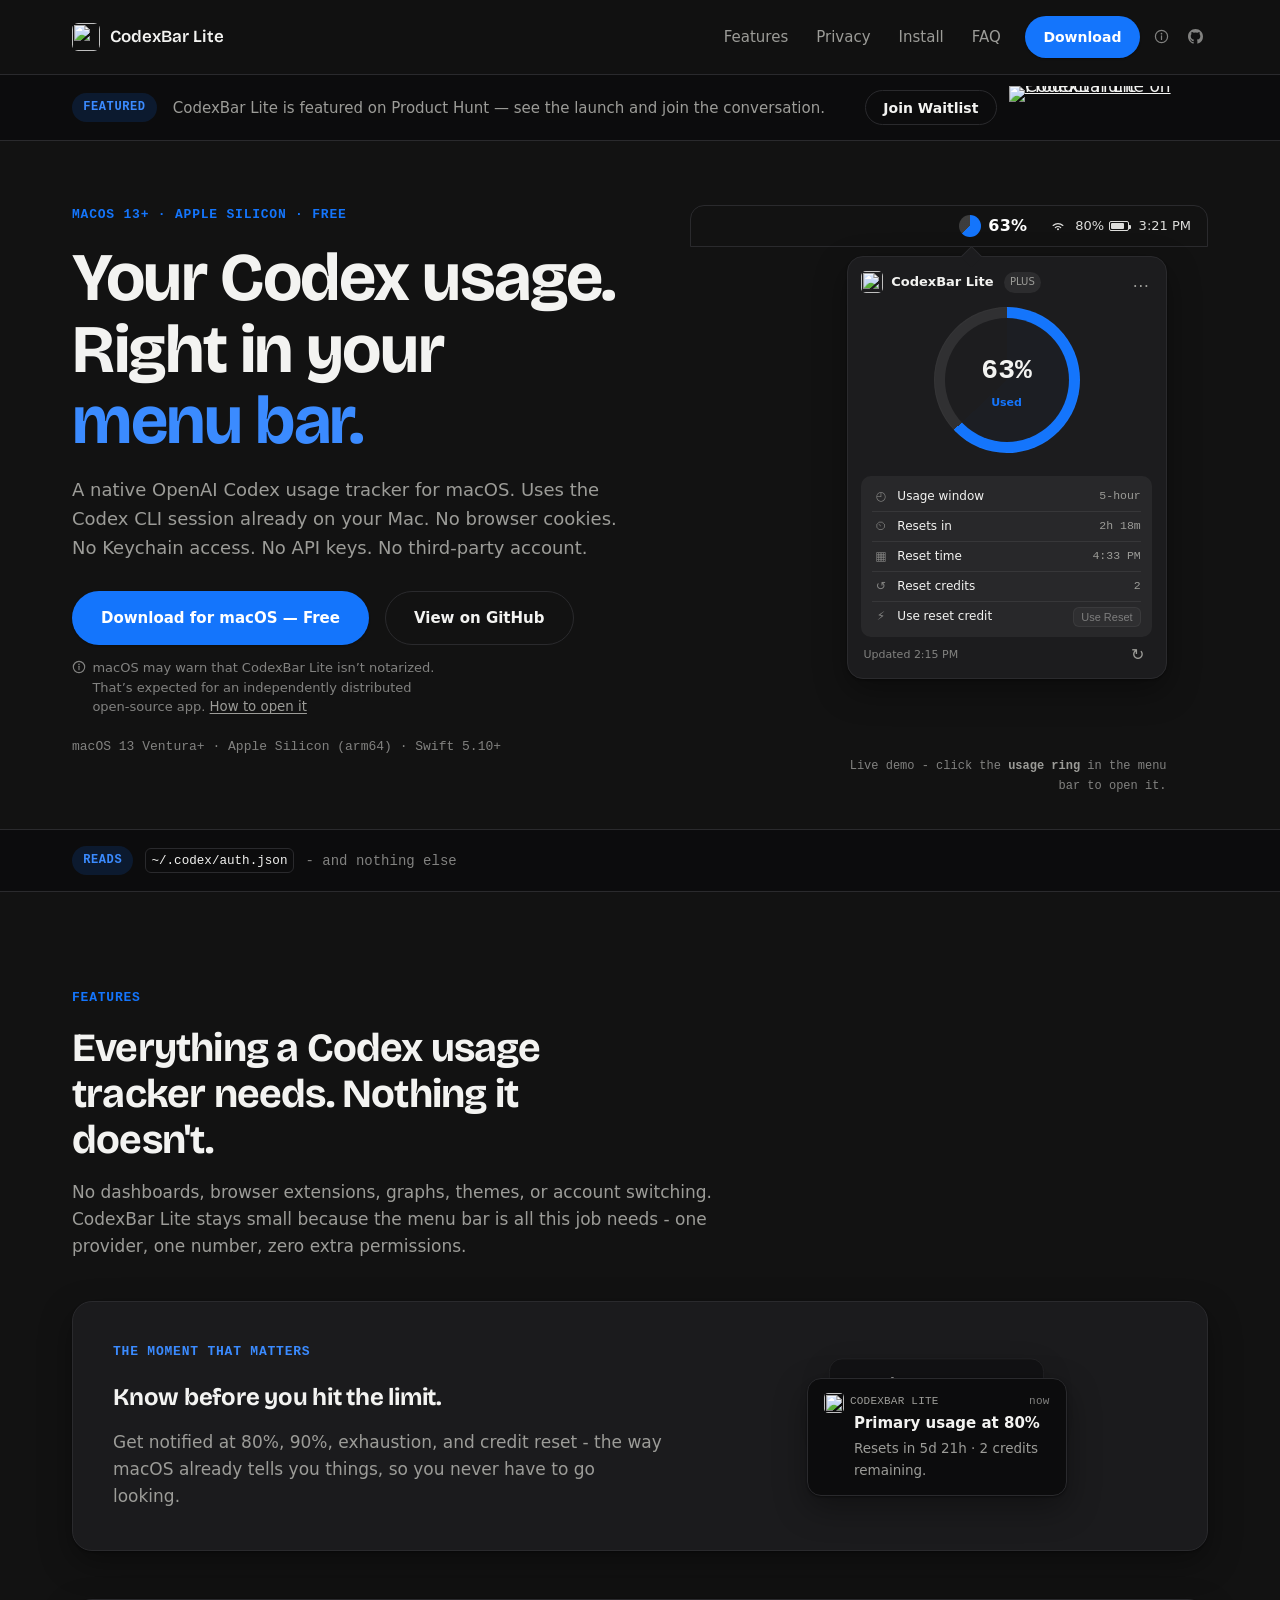
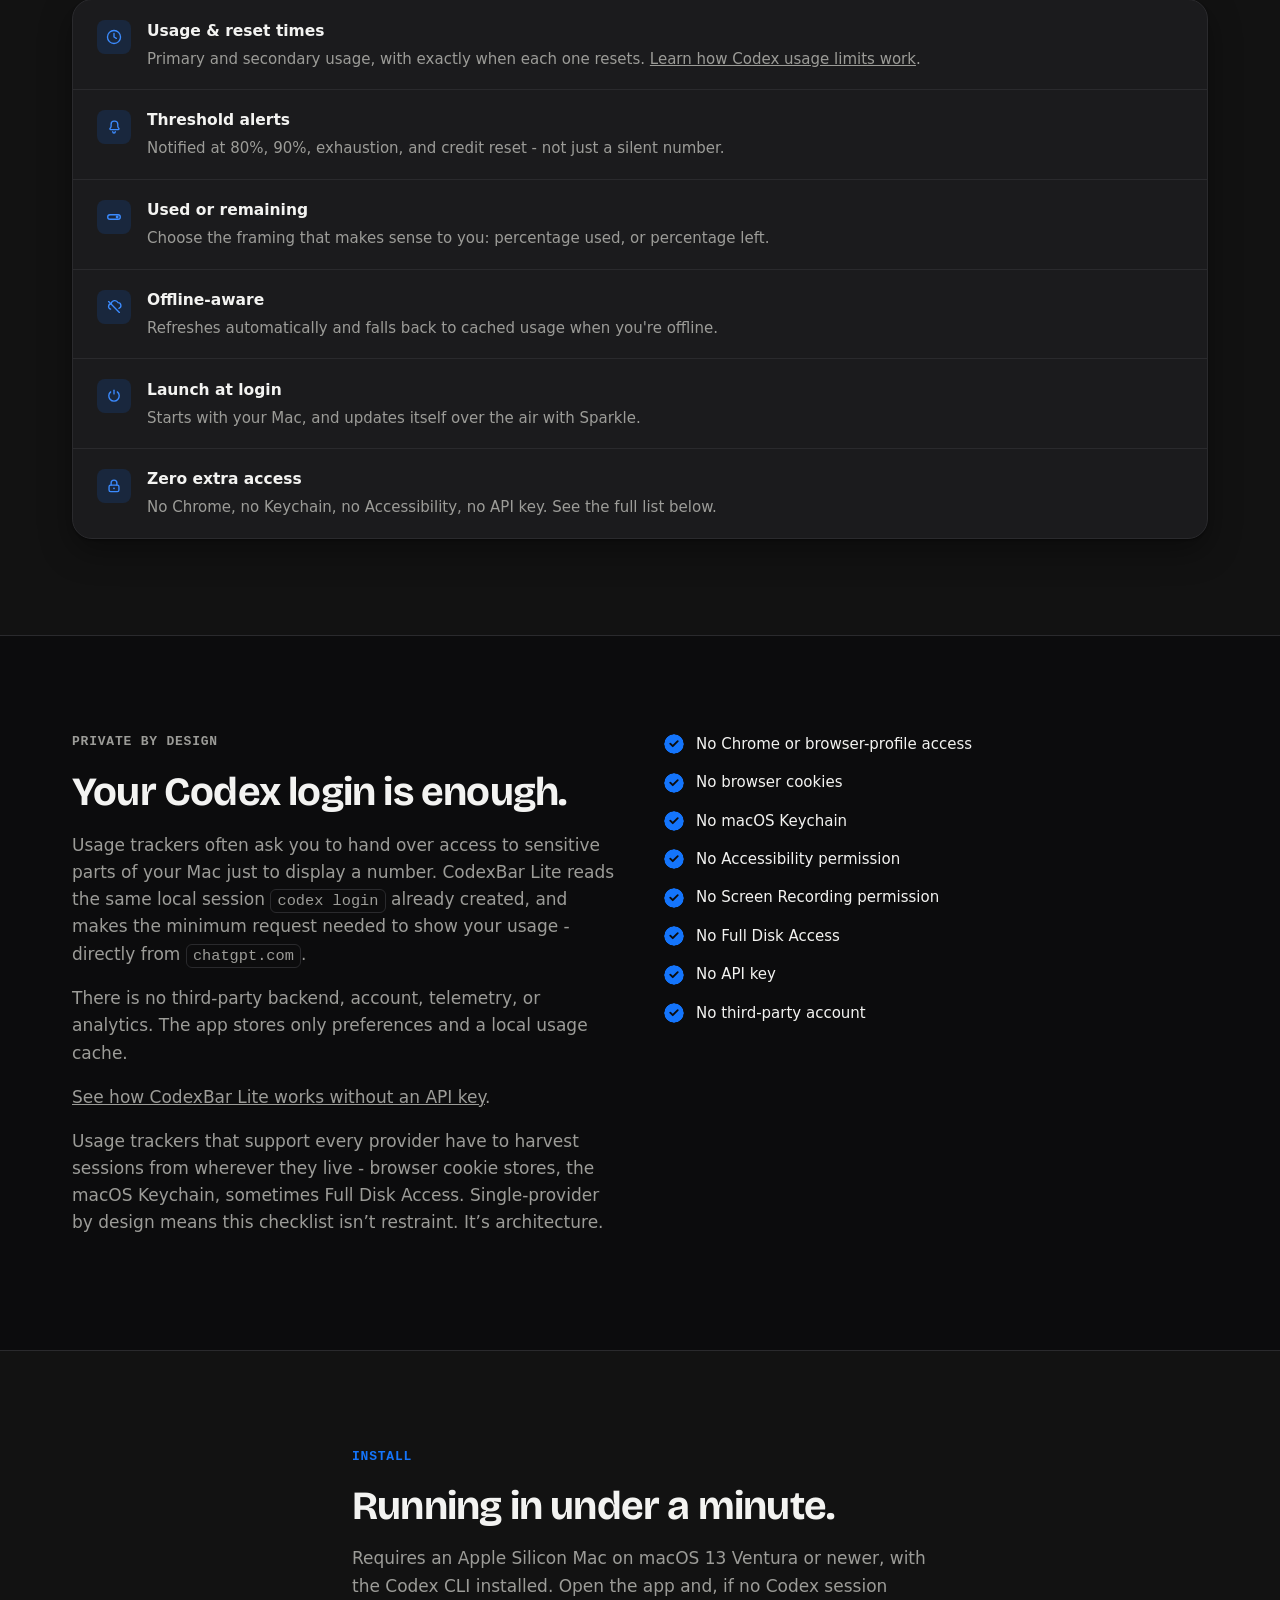
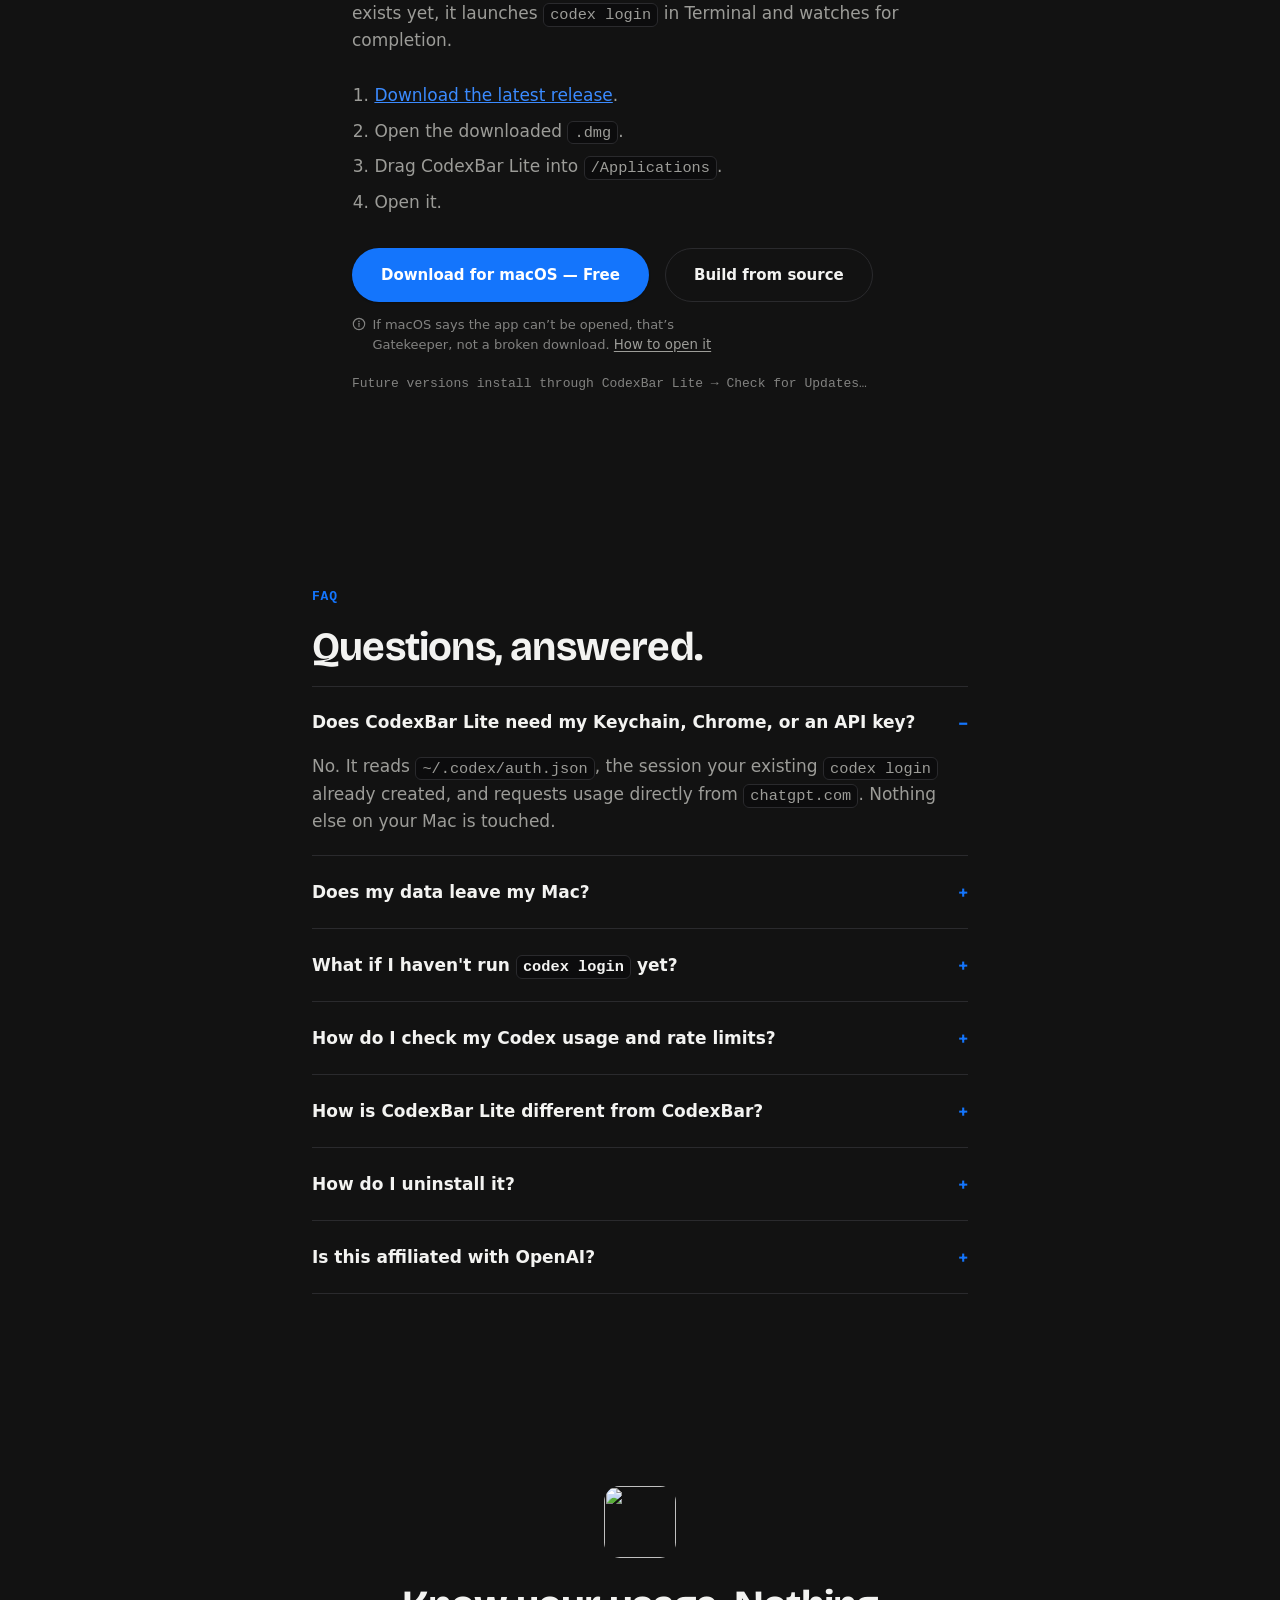
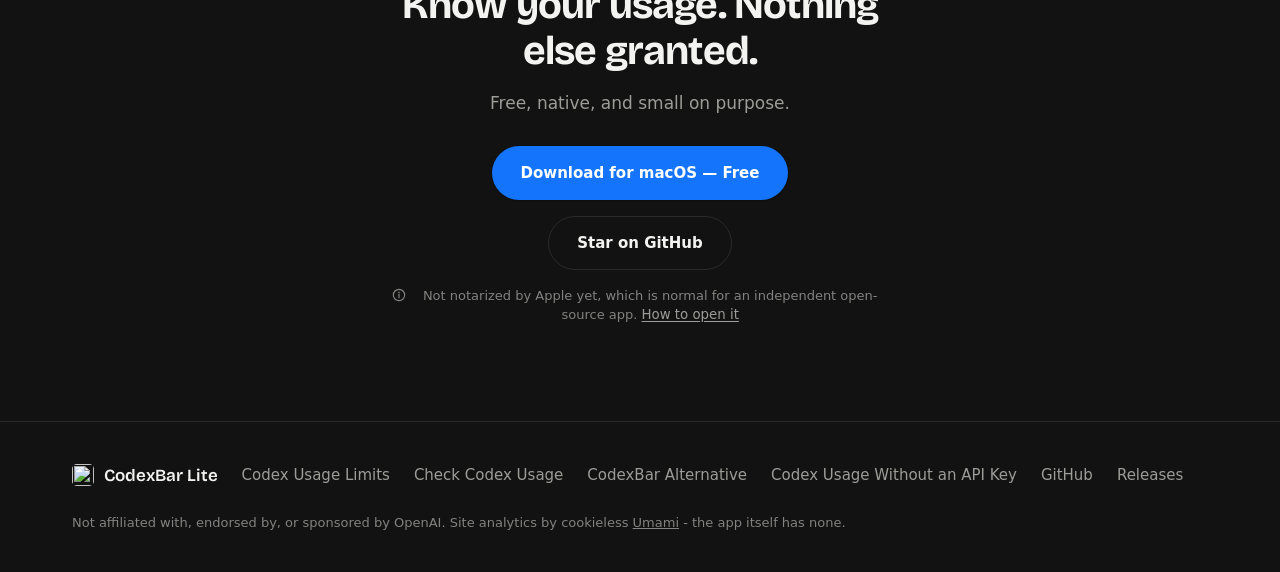
==== docs/index.html @ 70d6c94f "Merge branch 'main' into ui-revamp" ====
<!--
THESIS: the logo's own blue dot, expanded to real structural scale, on the
logo's own near-black ground - refusing both the previous flat document world
and the generic neon-glow dark-SaaS rut.
OWN-WORLD: near-black ground (#121212) matched to the icon's fill, Codex Blue
(#1475fc) committed across buttons/badges/active states, Bricolage Grotesque
headlines over a native system-font body, pill controls on soft-cornered
raised cards, a live HTML/CSS recreation of the real ring icon + usage popover
as proof (not a screenshot).
STORY: visitor reads the headline and watches the usage percentage count up
live in one glance; a "Private by design" checklist affirms every access
refused; feature grid and FAQ carry the rest; a closing CTA closes the loop.
FIRST VIEWPORT: nav, eyebrow badge, display headline, subhead, CTA pair, meta
line, and the live, animated usage demo beside it on desktop.
FORM: brief-pinned canon - kraten.github.io/chimlo's structural rhythm
(hero / feature grid / trust checklist / install / FAQ / closing CTA),
executed with CodexBar Lite's own content, screenshots, and blue accent.
User confirmed one reference (Chimlo) is sufficient craft bar.
-->
<!doctype html>
<html lang="en">
<head>
  <meta charset="utf-8">
  <meta name="viewport" content="width=device-width, initial-scale=1">
  <title>CodexBar Lite — Free &amp; Minimal Codex Usage Tracker for macOS</title>
  <meta name="description" content="Free and minimal OpenAI Codex usage tracker for macOS. See usage, rate limits and reset times from your menu bar. No API key, browser cookies or Keychain access.">
  <meta name="author" content="Vaibhav Muchandi">
  <meta name="theme-color" content="#121212">
  <link rel="canonical" href="https://getcodexbar.xyz/">
  <link rel="icon" href="assets/icon-256.png">
  <link rel="icon" type="image/png" sizes="32x32" href="assets/icon-32.png">
  <link rel="apple-touch-icon" href="assets/icon-180.png">
  <meta property="og:type" content="website">
  <meta property="og:site_name" content="CodexBar Lite">
  <meta property="og:url" content="https://getcodexbar.xyz/">
  <meta property="og:title" content="CodexBar Lite — Free &amp; Minimal Codex Usage Tracker for macOS">
  <meta property="og:description" content="Free and minimal OpenAI Codex usage tracker for macOS. See usage, rate limits and reset times from your menu bar. No API key, browser cookies or Keychain access.">
  <meta property="og:image" content="https://getcodexbar.xyz/assets/og-card.jpg">
  <meta property="og:image:width" content="1200">
  <meta property="og:image:height" content="630">
  <meta property="og:image:alt" content="CodexBar Lite usage popover showing a blue 63% usage ring and reset details">
  <meta name="twitter:card" content="summary_large_image">
  <meta name="twitter:title" content="CodexBar Lite — Free &amp; Minimal Codex Usage Tracker for macOS">
  <meta name="twitter:description" content="Free and minimal OpenAI Codex usage tracker for macOS. See usage, rate limits and reset times from your menu bar. No API key, browser cookies or Keychain access.">
  <meta name="twitter:image" content="https://getcodexbar.xyz/assets/og-card.jpg">
  <link rel="preconnect" href="https://fonts.googleapis.com">
  <link rel="preconnect" href="https://fonts.gstatic.com" crossorigin>
  <link href="https://fonts.googleapis.com/css2?family=Bricolage+Grotesque:opsz,wght@12..96,500..800&display=swap" rel="stylesheet">
  <link rel="stylesheet" href="styles.css">
  <script defer src="https://cloud.umami.is/script.js" data-website-id="4650122d-258b-450f-aeaf-46cf3cff7531"></script>
  <script type="application/ld+json">
  {
    "@context": "https://schema.org",
    "@type": "WebSite",
    "name": "CodexBar Lite",
    "url": "https://getcodexbar.xyz/"
  }
  </script>
  <script type="application/ld+json">
  {
    "@context": "https://schema.org",
    "@type": "SoftwareApplication",
    "name": "CodexBar Lite",
    "url": "https://getcodexbar.xyz/",
    "sameAs": "https://github.com/wei-b0/codexbar-lite",
    "description": "A minimal, lightweight macOS menu bar app that shows OpenAI Codex usage and rate-limit resets live. No Keychain, no browser cookies, no API key - just your Codex login.",
    "applicationCategory": "DeveloperApplication",
    "operatingSystem": "macOS 13.0 or later",
    "processorRequirements": "Apple Silicon (arm64)",
    "softwareVersion": "0.2.4",
    "downloadUrl": "https://github.com/wei-b0/codexbar-lite/releases/download/v0.2.4/CodexBarLite-0.2.4-arm64.dmg",
    "installUrl": "https://github.com/wei-b0/codexbar-lite/releases",
    "image": "https://getcodexbar.xyz/assets/icon-256.png",
    "screenshot": "https://getcodexbar.xyz/assets/screenshots/dropdown.png",
    "offers": {
      "@type": "Offer",
      "price": "0",
      "priceCurrency": "USD"
    },
    "author": {
      "@type": "Person",
      "name": "Vaibhav Muchandi",
      "sameAs": "https://github.com/wei-b0"
    }
  }
  </script>
</head>
<body>

  <header class="nav">
    <div class="wrap nav-inner">
      <a class="nav-brand" href="#top">
        <img src="assets/icon-256.png" alt="" width="28" height="28">
        <span>CodexBar Lite</span>
      </a>
      <nav class="nav-links" aria-label="Primary">
        <a href="#features">Features</a>
        <a href="#private">Privacy</a>
        <a href="#install">Install</a>
        <a href="#faq">FAQ</a>
      </nav>
      <span class="nav-download">
        <a class="btn btn-primary btn-small" href="https://github.com/wei-b0/codexbar-lite/releases/download/v0.2.4/CodexBarLite-0.2.4-arm64.dmg" target="_blank" rel="noopener noreferrer" data-umami-event="download" data-umami-event-position="nav">Download</a>
        <button type="button" class="install-help-trigger install-help-icon" aria-label="How to open CodexBar Lite if macOS blocks it">
          <svg viewBox="0 0 16 16" width="15" height="15" fill="none"><circle cx="8" cy="8" r="6.5" stroke="currentColor" stroke-width="1.3"/><path d="M8 7.2v4" stroke="currentColor" stroke-width="1.3" stroke-linecap="round"/><circle cx="8" cy="5" r="0.9" fill="currentColor"/></svg>
        </button>
        <a class="nav-icon-btn" href="https://github.com/wei-b0/codexbar-lite" target="_blank" rel="noopener noreferrer" aria-label="CodexBar Lite on GitHub">
          <svg viewBox="0 0 16 16" width="15" height="15" fill="currentColor"><path d="M8 0C3.58 0 0 3.58 0 8c0 3.54 2.29 6.53 5.47 7.59.4.07.55-.17.55-.38 0-.19-.01-.82-.01-1.49-2.01.37-2.53-.49-2.69-.94-.09-.23-.48-.94-.82-1.13-.28-.15-.68-.52-.01-.53.63-.01 1.08.58 1.23.82.72 1.21 1.87.87 2.33.66.07-.52.28-.87.51-1.07-1.78-.2-3.64-.89-3.64-3.95 0-.87.31-1.59.82-2.15-.08-.2-.36-1.02.08-2.12 0 0 .67-.21 2.2.82a7.44 7.44 0 0 1 4 0c1.53-1.04 2.2-.82 2.2-.82.44 1.1.16 1.92.08 2.12.51.56.82 1.27.82 2.15 0 3.07-1.87 3.75-3.65 3.95.29.25.54.73.54 1.48 0 1.07-.01 1.93-.01 2.2 0 .21.15.46.55.38A8.01 8.01 0 0 0 16 8c0-4.42-3.58-8-8-8Z"/></svg>
        </a>
      </span>
    </div>
  </header>

  <section class="announce" aria-label="Product announcement">
    <div class="wrap announce-inner">
      <span class="badge">Featured</span>
      <p class="announce-text"><span class="announce-text-long">CodexBar Lite is featured on Product Hunt &mdash; see the launch and join the conversation.</span><span class="announce-text-short">Featured on Product Hunt &rarr;</span></p>
      <div class="announce-ctas">
        <button type="button" class="btn btn-ghost btn-small announce-waitlist-btn" id="waitlist-toggle" aria-expanded="false" aria-controls="waitlist-panel" data-umami-event="waitlist-toggle">Join Waitlist</button>
        <a class="announce-ph-link" href="https://www.producthunt.com/products/codexbar-lite?embed=true&amp;utm_source=badge-featured&amp;utm_medium=badge&amp;utm_campaign=badge-codexbar-lite" target="_blank" rel="noopener noreferrer" data-umami-event="producthunt-click" aria-label="CodexBar Lite on Product Hunt">
          <img alt="CodexBar Lite on Product Hunt" width="250" height="54" src="https://api.producthunt.com/widgets/embed-image/v1/featured.svg?post_id=1205642&amp;theme=dark&amp;t=1784914986208">
        </a>
      </div>
    </div>

    <div class="waitlist-panel" id="waitlist-panel" hidden>
      <form class="wrap waitlist-panel-inner" id="waitlist-form">
        <label class="waitlist-panel-label" for="waitlist-email">Get notified when the next update ships</label>
        <div class="waitlist-panel-field">
          <input type="email" name="email" id="waitlist-email" class="waitlist-input" placeholder="you@example.com" required autocomplete="email">
          <button type="submit" class="btn btn-primary btn-small">Notify me</button>
        </div>
        <p class="waitlist-panel-status" id="waitlist-status" role="status" aria-live="polite"></p>
      </form>
    </div>
  </section>

  <main id="top">

    <section class="hero">
      <div class="wrap hero-grid">
        <div class="hero-copy">
          <p class="eyebrow">macOS 13+ &middot; Apple Silicon &middot; Free</p>
          <h1 class="display">Your Codex usage.<br>Right in your<br><span class="accent-text">menu bar.</span></h1>
          <p class="hero-sub">A native OpenAI Codex usage tracker for macOS. Uses the Codex CLI session already on your Mac. No browser cookies. No Keychain access. No API keys. No third-party account.</p>
          <div class="cta-row">
            <a class="btn btn-primary" href="https://github.com/wei-b0/codexbar-lite/releases/download/v0.2.4/CodexBarLite-0.2.4-arm64.dmg" target="_blank" rel="noopener noreferrer" data-umami-event="download" data-umami-event-position="hero">Download for macOS — Free</a>
            <a class="btn btn-ghost" href="https://github.com/wei-b0/codexbar-lite" target="_blank" rel="noopener noreferrer" data-umami-event="github-click" data-umami-event-position="hero">View on GitHub</a>
          </div>
          <p class="install-notice">
            <svg viewBox="0 0 16 16" width="14" height="14" fill="none" aria-hidden="true"><circle cx="8" cy="8" r="6.5" stroke="currentColor" stroke-width="1.3"/><path d="M8 7.2v4" stroke="currentColor" stroke-width="1.3" stroke-linecap="round"/><circle cx="8" cy="5" r="0.9" fill="currentColor"/></svg>
            <span>macOS may warn that CodexBar Lite isn&rsquo;t notarized. That&rsquo;s expected for an independently distributed open-source app. <button type="button" class="install-help-trigger install-help-link">How to open it</button></span>
          </p>
          <p class="meta-line">macOS 13 Ventura+ &middot; Apple Silicon (arm64) &middot; Swift 5.10+</p>
        </div>

        <div class="hero-visual">
          <div class="demo" id="usage-demo" role="group" aria-label="Live demonstration of the CodexBar Lite blue status ring and 63% menu bar label with the usage popover open">
            <div class="demo-menubar">
              <button type="button" class="demo-menuitem" id="demo-menubar-toggle" aria-expanded="false" aria-controls="demo-dropdown">
                <span class="demo-status-ring" id="demo-status-ring" aria-hidden="true"><img class="demo-status-core" src="assets/icon-32.png" alt=""></span>
                <span class="demo-status-percent" id="demo-status-percent" aria-hidden="true">63%</span>
                <span class="sr-only" id="demo-status-label">Open CodexBar Lite, 63% used</span>
              </button>
              <span class="demo-sysicons" aria-hidden="true">
                <svg viewBox="0 0 16 12" width="16" height="12" fill="none"><path d="M8 10.2a1 1 0 1 1 0-2 1 1 0 0 1 0 2Zm-3.1-3a4.4 4.4 0 0 1 6.2 0 .6.6 0 0 1-.85.85 3.2 3.2 0 0 0-4.5 0 .6.6 0 0 1-.85-.85Zm-2.15-2.15a7.6 7.6 0 0 1 10.5 0 .6.6 0 1 1-.83.87 6.4 6.4 0 0 0-8.84 0 .6.6 0 0 1-.83-.87Z" fill="currentColor"/></svg>
                <span class="demo-battery">
                  <span class="demo-battery-pct">80%</span>
                  <span class="demo-battery-icon"><span class="demo-battery-fill"></span></span>
                </span>
                <span class="demo-clock">3:21&nbsp;PM</span>
              </span>
            </div>

            <div class="demo-dropdown" id="demo-dropdown" hidden>
              <div class="demo-popover-head">
                <img src="assets/icon-32.png" width="22" height="22" alt="">
                <span class="demo-title">CodexBar Lite</span>
                <span class="demo-plus">PLUS</span>
                <button type="button" class="demo-overflow" id="demo-overflow" aria-expanded="false" aria-controls="demo-actions" aria-label="Open actions menu">&#8230;</button>
              </div>
              <div class="demo-ring-wrap">
                <div class="demo-usage-ring" id="demo-usage-ring" role="progressbar" aria-label="Primary usage" aria-valuemin="0" aria-valuemax="100" aria-valuenow="63">
                  <div class="demo-ring-inner"><strong id="demo-percent">0%</strong><span id="demo-mode">Used</span></div>
                </div>
              </div>
              <div class="demo-native-group">
                <div class="demo-info-row"><span class="demo-row-icon">&#9716;</span><span>Usage window</span><strong>5-hour</strong></div>
                <div class="demo-info-row"><span class="demo-row-icon">&#9202;</span><span>Resets in</span><strong id="demo-resets-in">2h 18m</strong></div>
                <div class="demo-info-row"><span class="demo-row-icon">&#9638;</span><span>Reset time</span><strong id="demo-reset-time">4:33 PM</strong></div>
                <div class="demo-info-row"><span class="demo-row-icon">&#8634;</span><span>Reset credits</span><strong id="demo-credits">2</strong></div>
                <div class="demo-info-row demo-reset-row"><span class="demo-row-icon">&#9889;</span><span>Use reset credit</span><button type="button" id="demo-use-reset" disabled>Use Reset</button></div>
              </div>
              <div class="demo-warning" id="demo-warning" hidden>Primary usage is exhausted. A reset credit is available.</div>
              <div class="demo-footer"><span>Updated <span id="demo-time">2:15 PM</span></span><button type="button" id="demo-refresh" aria-label="Refresh usage">&#8635;</button></div>
              <div class="demo-actions" id="demo-actions" hidden>
                <button type="button" id="demo-menu-refresh">Refresh <kbd>&#8984;R</kbd></button>
                <button type="button" id="demo-preferences">Settings&hellip; <kbd>&#8984;,</kbd></button>
                <button type="button" id="demo-checkupdates">Check for Updates&hellip;</button>
                <button type="button" id="demo-quit">Quit CodexBar Lite <kbd>&#8984;Q</kbd></button>
              </div>
            </div>
          </div>
          <p class="demo-caption">Live demo - click the <strong>usage ring</strong> in the menu bar to open it.</p>

          <div class="win-overlay" id="prefs-window" hidden role="dialog" aria-modal="true" aria-labelledby="prefs-title" tabindex="-1">
            <div class="win win-prefs win-settings">
              <div class="win-titlebar">
                <button type="button" class="win-dot win-dot-red" data-close aria-label="Close"></button>
                <span class="win-dot win-dot-yellow"></span>
                <span class="win-dot win-dot-green"></span>
                <span class="win-title" id="prefs-title">General</span>
              </div>
              <div class="settings-toolbar" role="tablist" aria-label="Settings panes">
                <button type="button" role="tab" aria-selected="true" data-pane="general"><span>&#9881;&#65038;</span>General</button>
                <button type="button" role="tab" aria-selected="false" data-pane="authentication"><span>&#8984;</span>Authentication</button>
                <button type="button" role="tab" aria-selected="false" data-pane="notifications"><span>&#9673;</span>Notifications</button>
                <button type="button" role="tab" aria-selected="false" data-pane="about"><span>&#9432;</span>About</button>
              </div>
              <div class="win-body settings-body">
                <section class="settings-pane" data-settings-pane="general">
                  <div class="settings-section"><h3><span>&#9673;</span> Startup</h3><div class="settings-group"><div class="settings-row"><span>Launch CodexBar Lite at login</span><span class="settings-switch is-on"></span></div></div><p>CodexBar Lite opens automatically when you log in to your Mac.</p></div>
                  <div class="settings-section"><h3><span>&#9684;</span> Usage</h3><div class="settings-group"><div class="settings-row"><span>Refresh interval</span><span class="win-select">5 minutes &#8964;</span></div><label class="settings-choice"><span class="settings-radio is-on"></span>Percentage used</label><label class="settings-choice"><span class="settings-radio"></span>Percentage remaining</label></div><p>How often usage is fetched, and what the menu bar and popover show.</p></div>
                  <div class="settings-section"><h3><span>&#8635;</span> Updates</h3><div class="settings-group"><div class="settings-row"><span>Automatically check for updates</span><span class="settings-switch is-on"></span></div></div><p>New versions are downloaded in the background via Sparkle.</p></div>
                </section>
                <section class="settings-pane" data-settings-pane="authentication" hidden>
                  <div class="settings-section"><h3><span>&#128273;</span> Codex Session</h3><div class="settings-group"><div class="settings-row"><span><span class="settings-ok">&#10003;</span> Signed in</span><strong>Local session</strong></div><div class="settings-row"><span>Session file</span><code>~/.codex/auth.json</code></div><div class="settings-row settings-row-end"><button type="button" class="win-btn">Sign In via Terminal&hellip;</button></div></div><p>CodexBar Lite reads only ~/.codex/auth.json - no Keychain, cookies, or browser access.</p></div>
                </section>
                <section class="settings-pane" data-settings-pane="notifications" hidden>
                  <div class="settings-section"><h3><span>&#128276;</span> Alerts</h3><div class="settings-group"><div class="settings-row"><span>Notify at 80% usage</span><span class="settings-switch is-on"></span></div><div class="settings-row"><span>Notify at 90% usage</span><span class="settings-switch is-on"></span></div><div class="settings-row"><span>Notify when exhausted</span><span class="settings-switch is-on"></span></div><div class="settings-row"><span>Notify when credits reset</span><span class="settings-switch is-on"></span></div></div><p>CodexBar Lite sends a macOS notification when usage crosses a threshold.</p></div>
                </section>
                <section class="settings-pane" data-settings-pane="about" hidden>
                  <div class="settings-section"><h3><span>&#9432;</span> About</h3><div class="settings-group"><div class="settings-about"><img src="assets/icon-256.png" width="48" height="48" alt=""><div><strong>CodexBar Lite</strong><span>Version 0.2.4</span></div></div><div class="settings-row settings-row-actions"><a class="win-btn" href="https://github.com/wei-b0/codexbar-lite" target="_blank" rel="noopener noreferrer">View on GitHub</a><button type="button" class="win-btn" id="win-check-updates">Check for Updates&hellip;</button></div></div><p>Native Codex usage from your existing CLI session. No browser cookies, Keychain access, telemetry, or analytics.</p></div>
                </section>
              </div>
            </div>
          </div>

          <div class="win-overlay" id="update-window" hidden role="dialog" aria-modal="true" aria-labelledby="update-title" tabindex="-1">
            <div class="win win-dialog">
              <img src="assets/icon-256.png" width="40" height="40" alt="">
              <div class="update-state" id="update-checking">
                <p class="win-dialog-title" id="update-title">Checking for updates&hellip;</p>
                <div class="win-progress"><div class="win-progress-fill" id="update-progress"></div></div>
              </div>
              <div class="update-state" id="update-done" hidden>
                <p class="win-dialog-title">You&rsquo;re up to date!</p>
                <p class="win-dialog-text">CodexBar Lite 0.2.4 is currently the newest version available.</p>
                <button type="button" class="win-btn win-btn-primary" id="update-ok">OK</button>
              </div>
            </div>
          </div>
        </div>
      </div>

      <div class="reads-strip">
        <div class="wrap reads-inner">
          <span class="badge">Reads</span>
          <code>~/.codex/auth.json</code>
          <span class="reads-note">- and nothing else</span>
        </div>
      </div>
    </section>

    <section id="features" class="section">
      <div class="wrap">
        <p class="eyebrow">Features</p>
        <h2 class="headline">Everything a Codex usage tracker needs. Nothing it doesn't.</h2>
        <p class="section-sub">No dashboards, browser extensions, graphs, themes, or account switching. CodexBar Lite stays small because the menu bar is all this job needs - one provider, one number, zero extra permissions.</p>

        <div class="difference-card">
          <div class="difference-copy">
            <p class="eyebrow eyebrow-inset">The moment that matters</p>
            <h3 class="card-title">Know before you hit the limit.</h3>
            <p>Get notified at 80%, 90%, exhaustion, and credit reset - the way macOS already tells you things, so you never have to go looking.</p>
          </div>
          <div class="difference-visual">
            <div class="notif-stack" aria-hidden="true">
              <div class="notif notif-back">
                <img src="assets/icon-256.png" alt="" width="20" height="20">
                <div class="notif-body">
                  <p class="notif-title">Primary usage at 90%</p>
                  <p class="notif-text">2 credits remaining before reset.</p>
                </div>
              </div>
              <div class="notif notif-front">
                <img src="assets/icon-256.png" alt="" width="20" height="20">
                <div class="notif-head">
                  <span class="notif-app">CodexBar Lite</span>
                  <span class="notif-time">now</span>
                </div>
                <div class="notif-body">
                  <p class="notif-title">Primary usage at 80%</p>
                  <p class="notif-text">Resets in 5d 21h &middot; 2 credits remaining.</p>
                </div>
              </div>
            </div>
          </div>
        </div>

        <ul class="feature-list">
          <li class="feature-row">
            <span class="feature-icon"><svg viewBox="0 0 20 20" width="18" height="18" fill="none"><circle cx="10" cy="10" r="7.25" stroke="currentColor" stroke-width="1.5"/><path d="M10 6v4l2.6 1.5" stroke="currentColor" stroke-width="1.5" stroke-linecap="round" stroke-linejoin="round"/></svg></span>
            <span class="feature-copy">
              <span class="feature-title">Usage &amp; reset times</span>
              <span class="feature-desc">Primary and secondary usage, with exactly when each one resets. <a href="/codex-usage-limits">Learn how Codex usage limits work</a>.</span>
            </span>
          </li>
          <li class="feature-row">
            <span class="feature-icon"><svg viewBox="0 0 20 20" width="18" height="18" fill="none"><path d="M10 3.5c-1.9 0-3.2 1.5-3.2 3.4v2.1c0 .5-.2 1.2-.5 1.6l-.7.9c-.4.6 0 1.4.7 1.4h8.4c.7 0 1.1-.8.7-1.4l-.7-.9c-.3-.4-.5-1.1-.5-1.6V6.9c0-1.9-1.4-3.4-3.3-3.4Z" stroke="currentColor" stroke-width="1.5" stroke-linejoin="round"/><path d="M8.6 15.3a1.4 1.4 0 0 0 2.8 0" stroke="currentColor" stroke-width="1.5" stroke-linecap="round"/></svg></span>
            <span class="feature-copy">
              <span class="feature-title">Threshold alerts</span>
              <span class="feature-desc">Notified at 80%, 90%, exhaustion, and credit reset - not just a silent number.</span>
            </span>
          </li>
          <li class="feature-row">
            <span class="feature-icon"><svg viewBox="0 0 20 20" width="18" height="18" fill="none"><rect x="3" y="7.5" width="14" height="5" rx="2.5" stroke="currentColor" stroke-width="1.5"/><circle cx="13.5" cy="10" r="1.6" fill="currentColor"/></svg></span>
            <span class="feature-copy">
              <span class="feature-title">Used or remaining</span>
              <span class="feature-desc">Choose the framing that makes sense to you: percentage used, or percentage left.</span>
            </span>
          </li>
          <li class="feature-row">
            <span class="feature-icon"><svg viewBox="0 0 20 20" width="18" height="18" fill="none"><path d="M6.2 12.3a3 3 0 0 1 .7-5.9 4 4 0 0 1 7.6-1.2 3.3 3.3 0 0 1 1 6.4" stroke="currentColor" stroke-width="1.5" stroke-linecap="round" stroke-linejoin="round"/><path d="M4 4l12 12" stroke="currentColor" stroke-width="1.5" stroke-linecap="round"/></svg></span>
            <span class="feature-copy">
              <span class="feature-title">Offline-aware</span>
              <span class="feature-desc">Refreshes automatically and falls back to cached usage when you're offline.</span>
            </span>
          </li>
          <li class="feature-row">
            <span class="feature-icon"><svg viewBox="0 0 20 20" width="18" height="18" fill="none"><path d="M10 3.5v4.2" stroke="currentColor" stroke-width="1.5" stroke-linecap="round"/><path d="M6.3 5.4a5.8 5.8 0 1 0 7.4 0" stroke="currentColor" stroke-width="1.5" stroke-linecap="round"/></svg></span>
            <span class="feature-copy">
              <span class="feature-title">Launch at login</span>
              <span class="feature-desc">Starts with your Mac, and updates itself over the air with Sparkle.</span>
            </span>
          </li>
          <li class="feature-row">
            <span class="feature-icon"><svg viewBox="0 0 20 20" width="18" height="18" fill="none"><rect x="4.5" y="9" width="11" height="7.2" rx="1.8" stroke="currentColor" stroke-width="1.5"/><path d="M6.8 9V6.6a3.2 3.2 0 0 1 6.4 0V9" stroke="currentColor" stroke-width="1.5" stroke-linecap="round"/><circle cx="10" cy="12.6" r="1" fill="currentColor"/></svg></span>
            <span class="feature-copy">
              <span class="feature-title">Zero extra access</span>
              <span class="feature-desc">No Chrome, no Keychain, no Accessibility, no API key. See the full list below.</span>
            </span>
          </li>
        </ul>
      </div>
    </section>

    <section id="private" class="section section-private">
      <div class="wrap private-grid">
        <div>
          <p class="eyebrow">Private by design</p>
          <h2 class="headline">Your Codex login is enough.</h2>
          <p>Usage trackers often ask you to hand over access to sensitive parts of your Mac just to display a number. CodexBar Lite reads the same local session <code>codex login</code> already created, and makes the minimum request needed to show your usage - directly from <code>chatgpt.com</code>.</p>
          <p>There is no third-party backend, account, telemetry, or analytics. The app stores only preferences and a local usage cache.</p>
          <p><a href="/codex-usage-without-api-key">See how CodexBar Lite works without an API key</a>.</p>
          <p>Usage trackers that support every provider have to harvest sessions from wherever they live - browser cookie stores, the macOS Keychain, sometimes Full Disk Access. Single-provider by design means this checklist isn&rsquo;t restraint. It&rsquo;s architecture.</p>
        </div>
        <ul class="checklist">
          <li>No Chrome or browser-profile access</li>
          <li>No browser cookies</li>
          <li>No macOS Keychain</li>
          <li>No Accessibility permission</li>
          <li>No Screen Recording permission</li>
          <li>No Full Disk Access</li>
          <li>No API key</li>
          <li>No third-party account</li>
        </ul>
      </div>
    </section>

    <section id="install" class="section section-install">
      <div class="wrap install-wrap">
        <p class="eyebrow">Install</p>
        <h2 class="headline">Running in under a minute.</h2>
        <p class="section-sub">Requires an Apple Silicon Mac on macOS 13 Ventura or newer, with the Codex CLI installed. Open the app and, if no Codex session exists yet, it launches <code>codex login</code> in Terminal and watches for completion.</p>
        <ol class="install-steps">
          <li><a href="https://github.com/wei-b0/codexbar-lite/releases/download/v0.2.4/CodexBarLite-0.2.4-arm64.dmg" target="_blank" rel="noopener noreferrer" data-umami-event="download" data-umami-event-position="install-steps">Download the latest release</a>.</li>
          <li>Open the downloaded <code>.dmg</code>.</li>
          <li>Drag CodexBar Lite into <code>/Applications</code>.</li>
          <li>Open it.</li>
        </ol>
        <div class="cta-row">
          <a class="btn btn-primary" href="https://github.com/wei-b0/codexbar-lite/releases/download/v0.2.4/CodexBarLite-0.2.4-arm64.dmg" target="_blank" rel="noopener noreferrer" data-umami-event="download" data-umami-event-position="install">Download for macOS — Free</a>
          <a class="btn btn-ghost" href="https://github.com/wei-b0/codexbar-lite#build-from-source" target="_blank" rel="noopener noreferrer" data-umami-event="github-click" data-umami-event-position="build-from-source">Build from source</a>
        </div>
        <p class="install-notice">
          <svg viewBox="0 0 16 16" width="14" height="14" fill="none" aria-hidden="true"><circle cx="8" cy="8" r="6.5" stroke="currentColor" stroke-width="1.3"/><path d="M8 7.2v4" stroke="currentColor" stroke-width="1.3" stroke-linecap="round"/><circle cx="8" cy="5" r="0.9" fill="currentColor"/></svg>
          <span>If macOS says the app can&rsquo;t be opened, that&rsquo;s Gatekeeper, not a broken download. <button type="button" class="install-help-trigger install-help-link">How to open it</button></span>
        </p>
        <p class="meta-line">Future versions install through CodexBar Lite &rarr; Check for Updates&hellip;</p>
      </div>
    </section>

    <section id="faq" class="section">
      <div class="wrap faq-wrap">
        <p class="eyebrow">FAQ</p>
        <h2 class="headline">Questions, answered.</h2>
        <div class="accordion">
          <details open>
            <summary><span class="q">Does CodexBar Lite need my Keychain, Chrome, or an API key?</span></summary>
            <p>No. It reads <code>~/.codex/auth.json</code>, the session your existing <code>codex login</code> already created, and requests usage directly from <code>chatgpt.com</code>. Nothing else on your Mac is touched.</p>
          </details>
          <details>
            <summary><span class="q">Does my data leave my Mac?</span></summary>
            <p>Only the minimum request needed to show your usage goes to <code>chatgpt.com</code>. There is no third-party backend, account, telemetry, or analytics.</p>
          </details>
          <details>
            <summary><span class="q">What if I haven't run <code>codex login</code> yet?</span></summary>
            <p>Open the app. If no Codex session exists, it launches <code>codex login</code> in Terminal and watches for completion - usage appears automatically once login succeeds.</p>
          </details>
          <details>
            <summary><span class="q">How do I check my Codex usage and rate limits?</span></summary>
            <p>Inside the Codex CLI you can run <code>/status</code>, or open the usage dashboard on the web - but both require going to look. CodexBar Lite keeps your Codex usage and rate-limit reset times live in the macOS menu bar, and notifies you before you hit the cap. See the full guide to <a href="/how-to-check-codex-usage">checking your Codex usage</a>.</p>
          </details>
          <details>
            <summary><span class="q">How is CodexBar Lite different from CodexBar?</span></summary>
            <p>CodexBar tracks many providers - Claude, Cursor, Gemini, Copilot, and more - and to do that it reads browser cookies (Safari, Chrome, Brave, Edge), uses Keychain access to decrypt them, and can ask for Full Disk Access. CodexBar Lite deliberately does one thing: your Codex number, from one file, <code>~/.codex/auth.json</code>. It never touches your browser or Keychain. Lite is the feature, not a limitation. Read the full <a href="/codexbar-alternative">comparison</a>.</p>
          </details>
          <details>
            <summary><span class="q">How do I uninstall it?</span></summary>
            <p>Quit CodexBar Lite and move it from <code>/Applications</code> to Trash. Optional cleanup: <code>rm -rf ~/Library/Application\ Support/CodexBarLite</code> and <code>defaults delete dev.vaibhav.codexbar</code>.</p>
          </details>
          <details>
            <summary><span class="q">Is this affiliated with OpenAI?</span></summary>
            <p>No. CodexBar Lite is an independent utility and is not affiliated with, endorsed by, or sponsored by OpenAI.</p>
          </details>
        </div>
      </div>
    </section>

    <section class="section closing">
      <div class="wrap closing-inner">
        <img class="closing-logo" src="assets/icon-256.png" alt="" width="72" height="72">
        <h2 class="headline">Know your usage. Nothing else granted.</h2>
        <p class="section-sub">Free, native, and small on purpose.</p>
        <div class="cta-row cta-row-center">
          <a class="btn btn-primary" href="https://github.com/wei-b0/codexbar-lite/releases/download/v0.2.4/CodexBarLite-0.2.4-arm64.dmg" target="_blank" rel="noopener noreferrer" data-umami-event="download" data-umami-event-position="closing">Download for macOS — Free</a>
          <a class="btn btn-ghost" href="https://github.com/wei-b0/codexbar-lite" target="_blank" rel="noopener noreferrer" data-umami-event="github-click" data-umami-event-position="closing">Star on GitHub</a>
        </div>
        <p class="install-notice install-notice-center">
          <svg viewBox="0 0 16 16" width="14" height="14" fill="none" aria-hidden="true"><circle cx="8" cy="8" r="6.5" stroke="currentColor" stroke-width="1.3"/><path d="M8 7.2v4" stroke="currentColor" stroke-width="1.3" stroke-linecap="round"/><circle cx="8" cy="5" r="0.9" fill="currentColor"/></svg>
          <span>Not notarized by Apple yet, which is normal for an independent open-source app. <button type="button" class="install-help-trigger install-help-link">How to open it</button></span>
        </p>
      </div>
    </section>

  </main>

  <footer class="footer">
    <div class="wrap footer-inner">
      <a class="nav-brand" href="#top">
        <img src="assets/icon-256.png" alt="" width="22" height="22">
        <span>CodexBar Lite</span>
      </a>
      <nav class="footer-links" aria-label="Footer">
        <a href="/codex-usage-limits">Codex Usage Limits</a>
        <a href="/how-to-check-codex-usage">Check Codex Usage</a>
        <a href="/codexbar-alternative">CodexBar Alternative</a>
        <a href="/codex-usage-without-api-key">Codex Usage Without an API Key</a>
        <a href="https://github.com/wei-b0/codexbar-lite" target="_blank" rel="noopener noreferrer">GitHub</a>
        <a href="https://github.com/wei-b0/codexbar-lite/releases" target="_blank" rel="noopener noreferrer">Releases</a>
      </nav>
      <p class="footer-disclaimer">Not affiliated with, endorsed by, or sponsored by OpenAI. Site analytics by cookieless <a href="https://umami.is" target="_blank" rel="noopener noreferrer">Umami</a> - the app itself has none.</p>
    </div>
  </footer>

  <div class="help-overlay" id="install-help-modal" hidden role="dialog" aria-modal="true" aria-labelledby="install-help-title" tabindex="-1">
    <div class="win win-help">
      <div class="win-titlebar">
        <button type="button" class="win-dot win-dot-red" data-close aria-label="Close"></button>
        <span class="win-dot win-dot-yellow"></span>
        <span class="win-dot win-dot-green"></span>
        <span class="win-title" id="install-help-title">Installing CodexBar Lite on macOS</span>
      </div>
      <div class="win-body help-body">
        <p>CodexBar Lite is distributed as a <code>.dmg</code> file. Since it isn&rsquo;t currently notarized by Apple, macOS may ask you to confirm before opening it. That&rsquo;s expected, not a sign anything is wrong.</p>

        <ol class="help-steps">
          <li>Download the latest CodexBar Lite <code>.dmg</code> from the <a href="https://github.com/wei-b0/codexbar-lite/releases" target="_blank" rel="noopener noreferrer">release page</a>.</li>
          <li>Open the downloaded <code>.dmg</code> file.</li>
          <li>Drag CodexBar Lite into your <strong>Applications</strong> folder.</li>
          <li>Open Applications and launch CodexBar Lite.</li>
          <li>
            If macOS says it can&rsquo;t be opened because it&rsquo;s from an unidentified developer:
            <ul>
              <li>Right-click CodexBar Lite</li>
              <li>Select <strong>Open</strong></li>
              <li>Click <strong>Open</strong> again in the confirmation dialog</li>
            </ul>
          </li>
        </ol>

        <p class="help-subhead">Still blocked?</p>
        <p>Open <strong>System Settings &rarr; Privacy &amp; Security</strong>, find the CodexBar Lite message near the bottom of the page, click <strong>Open Anyway</strong>, then confirm.</p>

        <hr class="win-divider">

        <p class="help-subhead">Why does this happen?</p>
        <p>macOS uses Gatekeeper to check apps distributed outside the App Store. CodexBar Lite isn&rsquo;t enrolled in Apple&rsquo;s notarization program, so Gatekeeper can&rsquo;t verify it automatically. The source is public, though, so you can read exactly what the app does before you run it.</p>

        <div class="help-links">
          <a class="win-btn" href="https://github.com/wei-b0/codexbar-lite" target="_blank" rel="noopener noreferrer">Source code</a>
          <a class="win-btn" href="https://github.com/wei-b0/codexbar-lite/releases" target="_blank" rel="noopener noreferrer">Release page</a>
        </div>

        <hr class="win-divider">

        <p class="help-subhead">For advanced users</p>
        <p>Build it yourself instead of trusting the binary:</p>
        <pre class="mono-block help-code">swift build
./scripts/install.sh</pre>
        <p>Or verify the download you already have: compare its checksum to the digest GitHub shows for that file on the <a href="https://github.com/wei-b0/codexbar-lite/releases" target="_blank" rel="noopener noreferrer">release page</a>.</p>
        <pre class="mono-block help-code">shasum -a 256 CodexBarLite-*.dmg</pre>
      </div>
    </div>
  </div>

  <script>
    (function () {
      var reduceMotion = window.matchMedia('(prefers-reduced-motion: reduce)').matches;
      var demo = document.getElementById('usage-demo');
      if (!demo) return;

      var usageRing = document.getElementById('demo-usage-ring');
      var statusRing = document.getElementById('demo-status-ring');
      var statusPercent = document.getElementById('demo-status-percent');
      var statusLabel = document.getElementById('demo-status-label');
      var percent = document.getElementById('demo-percent');
      var refreshBtn = document.getElementById('demo-refresh');
      var menuRefreshBtn = document.getElementById('demo-menu-refresh');
      var timeEl = document.getElementById('demo-time');
      var dropdown = document.getElementById('demo-dropdown');
      var menubarToggle = document.getElementById('demo-menubar-toggle');
      var overflowBtn = document.getElementById('demo-overflow');
      var actionsMenu = document.getElementById('demo-actions');
      var resetBtn = document.getElementById('demo-use-reset');
      var creditsEl = document.getElementById('demo-credits');
      var warningEl = document.getElementById('demo-warning');
      var playing = false;
      var dropdownOpen = false;
      var usageValue = 63;
      var resetConfirmTimer = null;

      function alignPopoverNudge() {
        var iconRect = statusRing.getBoundingClientRect();
        var popoverRect = dropdown.getBoundingClientRect();
        var center = iconRect.left + (iconRect.width / 2) - popoverRect.left;
        var boundedCenter = Math.max(16, Math.min(popoverRect.width - 16, center));
        dropdown.style.setProperty('--popover-arrow-x', boundedCenter + 'px');
      }

      function openDropdown() {
        if (dropdownOpen) return;
        dropdownOpen = true;
        dropdown.hidden = false;
        menubarToggle.setAttribute('aria-expanded', 'true');
        alignPopoverNudge();
        requestAnimationFrame(function () {
          dropdown.classList.add('is-open');
        });
      }

      function closeDropdown() {
        if (!dropdownOpen) return;
        dropdownOpen = false;
        closeActions();
        dropdown.classList.remove('is-open');
        menubarToggle.setAttribute('aria-expanded', 'false');
        window.setTimeout(function () {
          if (!dropdownOpen) dropdown.hidden = true;
        }, reduceMotion ? 0 : 170);
      }

      window.addEventListener('resize', function () {
        if (dropdownOpen) alignPopoverNudge();
      });

      function easeOutExpo(t) {
        return t === 1 ? 1 : 1 - Math.pow(2, -10 * t);
      }

      function ringColor(v) {
        if (v >= 100) return '#ff453a';
        if (v >= 90) return '#ff453a';
        if (v >= 80) return '#ff9f0a';
        return '#1475fc';
      }

      function setValue(v) {
        var rounded = Math.round(v);
        var color = ringColor(rounded);
        usageRing.style.setProperty('--ring-progress', (v * 3.6) + 'deg');
        usageRing.style.setProperty('--ring-color', color);
        usageRing.setAttribute('aria-valuenow', rounded);
        statusRing.style.setProperty('--status-progress', (v * 3.6) + 'deg');
        statusRing.style.setProperty('--accent', color);
        statusPercent.textContent = rounded + '%';
        statusLabel.textContent = 'Open CodexBar Lite, ' + rounded + '% used';
        percent.textContent = rounded + '%';
      }

      function play(target, onDone) {
        if (playing) return;
        playing = true;

        if (reduceMotion) {
          setValue(target);
          playing = false;
          if (onDone) onDone();
          return;
        }

        setValue(0);
        var start = null;
        var duration = 1100;

        function frame(ts) {
          if (start === null) start = ts;
          var t = Math.min((ts - start) / duration, 1);
          setValue(target * easeOutExpo(t));
          if (t < 1) {
            requestAnimationFrame(frame);
          } else {
            playing = false;
            if (onDone) onDone();
          }
        }
        requestAnimationFrame(frame);
      }

      var started = false;

      function runIntro() {
        if (reduceMotion) {
          openDropdown();
          play(usageValue);
          return;
        }
        window.setTimeout(function () {
          menubarToggle.classList.add('is-pressed');
          window.setTimeout(function () {
            menubarToggle.classList.remove('is-pressed');
            openDropdown();
            play(usageValue);
          }, 150);
        }, 1000);
      }

      var observer = new IntersectionObserver(function (entries) {
        entries.forEach(function (entry) {
          if (entry.isIntersecting && !started) {
            started = true;
            runIntro();
          }
        });
      }, { threshold: 0.4 });
      observer.observe(demo);

      menubarToggle.addEventListener('click', function () {
        if (dropdownOpen) {
          closeDropdown();
          return;
        }
        openDropdown();
        if (!started) {
          started = true;
          play(usageValue);
        } else if (!playing) {
          setValue(usageValue);
        }
      });

      function closeActions() {
        if (!actionsMenu || actionsMenu.hidden) return;
        actionsMenu.hidden = true;
        overflowBtn.setAttribute('aria-expanded', 'false');
      }

      function toggleActions() {
        var opening = actionsMenu.hidden;
        actionsMenu.hidden = !opening;
        overflowBtn.setAttribute('aria-expanded', String(opening));
      }

      function refreshDemo() {
        if (playing) return;
        closeActions();
        refreshBtn.classList.add('is-spinning');
        usageValue = 100;
        var now = new Date();
        var hours = now.getHours() % 12 || 12;
        var mins = String(now.getMinutes()).padStart(2, '0');
        var ampm = now.getHours() >= 12 ? 'PM' : 'AM';
        play(usageValue, function () {
          refreshBtn.classList.remove('is-spinning');
          timeEl.textContent = hours + ':' + mins + ' ' + ampm;
          resetBtn.disabled = false;
          warningEl.hidden = false;
        });
      }

      overflowBtn.addEventListener('click', toggleActions);
      refreshBtn.addEventListener('click', refreshDemo);
      menuRefreshBtn.addEventListener('click', refreshDemo);

      resetBtn.addEventListener('click', function () {
        if (resetBtn.dataset.confirming === 'true') {
          window.clearTimeout(resetConfirmTimer);
          resetBtn.dataset.confirming = 'false';
          resetBtn.disabled = true;
          resetBtn.textContent = 'Resetting…';
          window.setTimeout(function () {
            usageValue = 0;
            setValue(0);
            creditsEl.textContent = '1';
            warningEl.hidden = true;
            resetBtn.textContent = '✓ Reset applied';
            window.setTimeout(function () { resetBtn.textContent = 'Use Reset'; }, reduceMotion ? 0 : 1200);
          }, reduceMotion ? 0 : 550);
          return;
        }
        resetBtn.dataset.confirming = 'true';
        resetBtn.textContent = 'Confirm?';
        resetConfirmTimer = window.setTimeout(function () {
          resetBtn.dataset.confirming = 'false';
          resetBtn.textContent = 'Use Reset';
        }, 3000);
      });

      // Window overlays: Settings + Check for Updates
      var prefsWindow = document.getElementById('prefs-window');
      var updateWindow = document.getElementById('update-window');
      var updateChecking = document.getElementById('update-checking');
      var updateDone = document.getElementById('update-done');
      var updateProgress = document.getElementById('update-progress');
      var lastFocused = null;
      var currentOpenWin = null;
      var FOCUSABLE_SELECTOR = 'a[href], button:not([disabled]), input:not([disabled]), [tabindex]:not([tabindex="-1"])';

      function openWin(win) {
        if (!win) return;
        lastFocused = document.activeElement;
        currentOpenWin = win;
        win.hidden = false;
        requestAnimationFrame(function () {
          win.classList.add('is-open');
        });
        win.focus();
      }

      function closeWin(win) {
        if (!win || win.hidden) return;
        win.classList.remove('is-open');
        window.setTimeout(function () {
          win.hidden = true;
        }, 180);
        if (currentOpenWin === win) currentOpenWin = null;
        if (lastFocused && typeof lastFocused.focus === 'function') lastFocused.focus();
      }

      var installHelpModal = document.getElementById('install-help-modal');

      function onKeydown(e) {
        if (e.key === 'Escape') {
          if (!actionsMenu.hidden) {
            closeActions();
            overflowBtn.focus();
            return;
          }
          if (currentOpenWin) {
            closeWin(currentOpenWin);
            return;
          }
          closeDropdown();
          menubarToggle.focus();
          return;
        }
        if (e.metaKey && e.key.toLowerCase() === 'r' && dropdownOpen) {
          e.preventDefault();
          refreshDemo();
          return;
        }
        if (e.metaKey && e.key === ',' && dropdownOpen) {
          e.preventDefault();
          closeActions();
          openWin(prefsWindow);
          return;
        }
        if (e.key === 'Tab' && currentOpenWin) {
          var focusable = currentOpenWin.querySelectorAll(FOCUSABLE_SELECTOR);
          if (!focusable.length) return;
          var first = focusable[0];
          var last = focusable[focusable.length - 1];
          if (e.shiftKey && document.activeElement === first) {
            e.preventDefault();
            last.focus();
          } else if (!e.shiftKey && document.activeElement === last) {
            e.preventDefault();
            first.focus();
          }
        }
      }

      document.addEventListener('keydown', onKeydown);
      document.addEventListener('click', function (e) {
        if (!actionsMenu.hidden && !actionsMenu.contains(e.target) && e.target !== overflowBtn) closeActions();
      });

      [prefsWindow, updateWindow, installHelpModal].forEach(function (win) {
        if (!win) return;
        win.addEventListener('click', function (e) {
          if (e.target === win) closeWin(win);
        });
        var closeDot = win.querySelector('[data-close]');
        if (closeDot) closeDot.addEventListener('click', function () { closeWin(win); });
      });

      document.querySelectorAll('.install-help-trigger').forEach(function (trigger) {
        trigger.addEventListener('click', function () {
          openWin(installHelpModal);
        });
      });

      var WAITLIST_FORM_ENDPOINT = 'https://app.loops.so/api/newsletter-form/cms8zdr6809ak0i2oravm9du3';
      var WAITLIST_RATE_LIMIT_MS = 60000;
      var waitlistToggle = document.getElementById('waitlist-toggle');
      var waitlistPanel = document.getElementById('waitlist-panel');
      var waitlistForm = document.getElementById('waitlist-form');
      var waitlistStatus = document.getElementById('waitlist-status');
      var waitlistEmail = document.getElementById('waitlist-email');

      if (waitlistToggle && waitlistPanel) {
        waitlistToggle.addEventListener('click', function () {
          var willOpen = waitlistPanel.hidden;
          waitlistPanel.hidden = !willOpen;
          waitlistToggle.setAttribute('aria-expanded', String(willOpen));
          if (willOpen && waitlistEmail) waitlistEmail.focus();
        });
      }

      if (waitlistForm) {
        waitlistForm.addEventListener('submit', function (e) {
          e.preventDefault();
          var email = waitlistEmail ? waitlistEmail.value.trim() : '';
          if (!email) return;

          var lastSubmit = Number(localStorage.getItem('loops-form-timestamp') || 0);
          if (lastSubmit && Date.now() - lastSubmit < WAITLIST_RATE_LIMIT_MS) {
            waitlistStatus.textContent = 'Too many signups — please try again in a minute.';
            waitlistStatus.className = 'waitlist-panel-status is-error';
            return;
          }

          var submitBtn = waitlistForm.querySelector('button[type="submit"]');
          if (submitBtn) submitBtn.disabled = true;
          waitlistStatus.textContent = 'Joining…';
          waitlistStatus.className = 'waitlist-panel-status';

          fetch(WAITLIST_FORM_ENDPOINT, {
            method: 'POST',
            headers: { 'Content-Type': 'application/x-www-form-urlencoded' },
            body: 'userGroup=Waitlist&email=' + encodeURIComponent(email)
          })
            .then(function (res) {
              var ok = res.ok;
              return res.json().catch(function () { return {}; }).then(function (data) {
                return { ok: ok, data: data };
              });
            })
            .then(function (result) {
              if (result.ok) {
                localStorage.setItem('loops-form-timestamp', String(Date.now()));
                waitlistStatus.textContent = 'You’re on the list — thanks!';
                waitlistStatus.className = 'waitlist-panel-status is-success';
                waitlistForm.reset();
              } else {
                waitlistStatus.textContent = (result.data && result.data.message) || 'Something went wrong. Please try again.';
                waitlistStatus.className = 'waitlist-panel-status is-error';
              }
            })
            .catch(function () {
              waitlistStatus.textContent = 'Something went wrong. Please try again.';
              waitlistStatus.className = 'waitlist-panel-status is-error';
            })
            .finally(function () {
              if (submitBtn) submitBtn.disabled = false;
            });
        });
      }

      var prefsBtn = document.getElementById('demo-preferences');
      if (prefsBtn) {
        prefsBtn.addEventListener('click', function () {
          closeActions();
          overflowBtn.focus();
          openWin(prefsWindow);
        });
      }

      document.querySelectorAll('[data-pane]').forEach(function (tab) {
        tab.addEventListener('click', function () {
          var pane = tab.getAttribute('data-pane');
          document.querySelectorAll('[data-pane]').forEach(function (item) {
            item.setAttribute('aria-selected', String(item === tab));
          });
          document.querySelectorAll('[data-settings-pane]').forEach(function (panel) {
            panel.hidden = panel.getAttribute('data-settings-pane') !== pane;
          });
          document.getElementById('prefs-title').textContent = tab.textContent.trim();
        });
      });

      document.getElementById('demo-quit').addEventListener('click', function () {
        closeActions();
        closeDropdown();
      });

      function runUpdateCheck() {
        openWin(updateWindow);
        updateChecking.hidden = false;
        updateDone.hidden = true;
        updateProgress.style.transition = 'none';
        updateProgress.style.width = '0%';

        var reduce = window.matchMedia('(prefers-reduced-motion: reduce)').matches;
        var delay = reduce ? 0 : 1200;

        requestAnimationFrame(function () {
          updateProgress.style.transition = reduce ? 'none' : 'width ' + delay + 'ms ease-in-out';
          updateProgress.style.width = '100%';
        });

        window.setTimeout(function () {
          updateChecking.hidden = true;
          updateDone.hidden = false;
        }, delay);
      }

      var checkUpdatesBtn = document.getElementById('demo-checkupdates');
      if (checkUpdatesBtn) {
        checkUpdatesBtn.addEventListener('click', function () {
          closeActions();
          overflowBtn.focus();
          closeWin(prefsWindow);
          runUpdateCheck();
        });
      }

      var winCheckUpdatesBtn = document.getElementById('win-check-updates');
      if (winCheckUpdatesBtn) {
        winCheckUpdatesBtn.addEventListener('click', function () {
          closeWin(prefsWindow);
          runUpdateCheck();
        });
      }

      var updateOkBtn = document.getElementById('update-ok');
      if (updateOkBtn) {
        updateOkBtn.addEventListener('click', function () {
          closeWin(updateWindow);
        });
      }
    })();
  </script>
  <script>
    (function () {
      function track(name, data) {
        if (window.umami) window.umami.track(name, data);
      }

      // Scroll depth: fire once per section per pageview
      var seen = {};
      var sections = document.querySelectorAll('#features, #private, #install, #faq, .closing');
      var sectionObserver = new IntersectionObserver(function (entries) {
        entries.forEach(function (entry) {
          if (!entry.isIntersecting) return;
          var id = entry.target.id || 'closing';
          if (seen[id]) return;
          seen[id] = true;
          track('section-view', { section: id });
        });
      }, { threshold: 0.3 });
      sections.forEach(function (s) { sectionObserver.observe(s); });

      // Live demo engagement (first click only)
      var demoToggle = document.getElementById('demo-menubar-toggle');
      var demoTracked = false;
      if (demoToggle) {
        demoToggle.addEventListener('click', function () {
          if (demoTracked) return;
          demoTracked = true;
          track('demo-interact');
        });
      }

      // Gatekeeper help modal opens
      document.querySelectorAll('.install-help-trigger').forEach(function (trigger) {
        trigger.addEventListener('click', function () {
          track('gatekeeper-help-open');
        });
      });
    })();
  </script>
</body>
</html>
---- docs/styles.css ----
:root {
  --bg: #121212;
  --bg-raised: #1b1b1d;
  --bg-inset: #0c0c0d;
  --border: #2a2a2d;
  --text: #f3f3f1;
  --text-dim: #9c9c98;
  --text-faint: #828280;
  --accent: #1475fc;
  --accent-hover: #3b8bff;
  --accent-dim: #0f5cd1;
  --accent-tint: rgba(20, 117, 252, 0.14);

  --font-display: "Bricolage Grotesque", "SF Pro Display", system-ui, sans-serif;
  --font-body: -apple-system, "SF Pro Text", system-ui, sans-serif;
  --font-mono: "SF Mono", ui-monospace, Menlo, monospace;

  --container: 1200px;
  --gutter: 32px;

  --r-xs: 6px;
  --r-sm: 8px;
  --r-md: 14px;
  --r-lg: 20px;
  --r-full: 999px;

  --shadow-card: 0 1px 2px rgba(0, 0, 0, 0.4), 0 12px 32px rgba(0, 0, 0, 0.35);
  --shadow-btn: 0 1px 2px rgba(0, 0, 0, 0.3);
}

* {
  box-sizing: border-box;
}

html {
  color-scheme: dark;
}

body {
  margin: 0;
  background: var(--bg);
  color: var(--text);
  font-family: var(--font-body);
  font-size: 1.0625rem;
  line-height: 1.6;
  -webkit-font-smoothing: antialiased;
}

.wrap {
  max-width: var(--container);
  margin: 0 auto;
  padding-left: var(--gutter);
  padding-right: var(--gutter);
}

@media (max-width: 640px) {
  :root {
    --gutter: 20px;
  }
}

a {
  color: inherit;
}

img {
  max-width: 100%;
  display: block;
}

code {
  font-family: var(--font-mono);
  font-size: 0.9em;
  background: var(--bg-inset);
  border: 1px solid var(--border);
  border-radius: 6px;
  padding: 0.12em 0.4em;
}

/* Type roles */

.eyebrow {
  font-family: var(--font-mono);
  font-size: 0.8125rem;
  font-weight: 600;
  letter-spacing: 0.06em;
  text-transform: uppercase;
  color: var(--accent);
  margin: 0 0 1rem;
}

.eyebrow-inset {
  color: var(--accent-hover);
}

.display {
  font-family: var(--font-display);
  font-weight: 700;
  font-size: clamp(2.5rem, 6vw, 4.25rem);
  line-height: 1.05;
  letter-spacing: -0.02em;
  margin: 0 0 1.25rem;
}

.accent-text {
  color: var(--accent-hover);
}

.headline {
  font-family: var(--font-display);
  font-weight: 700;
  font-size: clamp(1.75rem, 3.5vw, 2.5rem);
  line-height: 1.15;
  letter-spacing: -0.02em;
  margin: 0 0 1rem;
  max-width: 22ch;
}

.section-sub,
.hero-sub {
  color: var(--text-dim);
  max-width: 60ch;
  margin: 0 0 1.75rem;
}

.hero-sub {
  font-size: 1.125rem;
}

.meta-line {
  font-family: var(--font-mono);
  font-size: 0.8125rem;
  color: var(--text-faint);
  margin: 1.25rem 0 0;
}

/* Nav */

.nav {
  position: sticky;
  top: 0;
  z-index: 10;
  background: rgba(18, 18, 18, 0.8);
  backdrop-filter: blur(12px);
  -webkit-backdrop-filter: blur(12px);
  border-bottom: 1px solid var(--border);
}

.nav-inner {
  display: flex;
  align-items: center;
  gap: 1.5rem;
  padding-top: 1rem;
  padding-bottom: 1rem;
}

.nav-brand {
  display: flex;
  align-items: center;
  gap: 0.6rem;
  font-weight: 600;
  text-decoration: none;
  font-family: var(--font-display);
  font-size: 1.0625rem;
}

.nav-brand img {
  border-radius: 22%;
}

.nav-links {
  display: flex;
  gap: 1.75rem;
  margin-left: auto;
  font-size: 0.9375rem;
  color: var(--text-dim);
}

.nav-links a {
  text-decoration: none;
}

.nav-links a:hover {
  color: var(--text);
}

@media (max-width: 720px) {
  .nav-links {
    display: none;
  }

  .nav-download {
    margin-left: auto;
  }
}

/* Buttons */

.btn {
  display: inline-flex;
  align-items: center;
  justify-content: center;
  font-family: var(--font-body);
  font-weight: 600;
  font-size: 0.9375rem;
  text-decoration: none;
  border-radius: var(--r-full);
  padding: 0.875rem 1.75rem;
  transition: background-color 0.15s ease, border-color 0.15s ease, transform 0.1s ease;
  white-space: nowrap;
}

.btn-primary {
  background: var(--accent);
  color: #fff;
  box-shadow: var(--shadow-btn);
  border: 1px solid transparent;
}

.btn-primary:hover {
  background: var(--accent-hover);
}

.btn-small {
  padding: 0.55rem 1.1rem;
  font-size: 0.875rem;
}

.btn-ghost {
  background: transparent;
  color: var(--text);
  border: 1px solid var(--border);
}

.btn-ghost:hover {
  background: var(--bg-raised);
}

.btn:focus-visible {
  outline: 2px solid #fff;
  outline-offset: 2px;
}

.cta-row {
  display: flex;
  flex-wrap: wrap;
  gap: 1rem;
}

.announce {
  background: var(--bg-inset);
  border-bottom: 1px solid var(--border);
}

.announce-inner {
  display: flex;
  align-items: center;
  gap: 1rem;
  padding-top: 0.7rem;
  padding-bottom: 0.7rem;
  flex-wrap: wrap;
}

.announce-text {
  flex: 1 1 240px;
  margin: 0;
  font-size: 0.9375rem;
  color: var(--text-dim);
}

.announce-text-short {
  display: none;
}

.announce-ctas {
  display: flex;
  align-items: center;
  gap: 0.75rem;
  margin-left: auto;
}

.announce-ph-link {
  display: block;
  line-height: 0;
  border-radius: var(--r-md);
  transition: opacity 0.15s ease;
}

.announce-ph-link:hover {
  opacity: 0.85;
}

.announce-ph-link:focus-visible {
  outline: 2px solid #fff;
  outline-offset: 2px;
}

.announce-ph-link img {
  display: block;
  width: auto;
  height: 43px;
}

.waitlist-panel {
  border-top: 1px solid var(--border);
  background: var(--bg-raised);
}

.waitlist-panel-inner {
  display: flex;
  align-items: center;
  flex-wrap: wrap;
  gap: 0.6rem 1rem;
  padding-top: 0.9rem;
  padding-bottom: 0.9rem;
}

.waitlist-panel-label {
  flex: 1 1 220px;
  margin: 0;
  font-size: 0.875rem;
  color: var(--text-dim);
}

.waitlist-panel-field {
  display: flex;
  gap: 0.5rem;
  flex: 1 1 320px;
}

.waitlist-input {
  flex: 1;
  min-width: 0;
  background: var(--bg-inset);
  border: 1px solid var(--border);
  border-radius: var(--r-full);
  padding: 0.55rem 1.1rem;
  font-family: var(--font-body);
  font-size: 0.875rem;
  color: var(--text);
}

.waitlist-input:focus-visible {
  outline: 2px solid var(--accent-hover);
  outline-offset: 1px;
}

.waitlist-panel-status {
  flex-basis: 100%;
  margin: 0;
  font-size: 0.8125rem;
  color: var(--text-dim);
}

.waitlist-panel-status.is-success {
  color: var(--accent-hover);
}

.waitlist-panel-status.is-error {
  color: #ff453a;
}

@media (max-width: 700px) {
  .announce-inner {
    flex-direction: column;
    align-items: stretch;
    gap: 0.75rem;
    padding-top: 0.85rem;
    padding-bottom: 0.85rem;
  }

  .announce-text {
    flex: none;
  }

  .announce-text-long {
    display: none;
  }

  .announce-text-short {
    display: inline;
  }

  .announce-ctas {
    margin-left: 0;
    width: 100%;
    justify-content: space-between;
  }

  .waitlist-panel-field {
    flex-basis: 100%;
  }
}


.cta-row-center {
  justify-content: center;
}

/* Hero */

.hero {
  padding-top: 4rem;
}

.hero-grid {
  display: grid;
  grid-template-columns: 1.1fr 1fr;
  gap: 3rem;
  align-items: start;
}

.hero-copy,
.hero-visual {
  min-width: 0;
}

@media (max-width: 900px) {
  .hero-grid {
    grid-template-columns: minmax(0, 1fr);
  }
}

.hero-visual {
  position: relative;
  display: flex;
  flex-direction: column;
  align-items: center;
  gap: 0;
  min-height: 460px;
}

.demo {
  width: 100%;
}

.demo-menubar {
  background: var(--bg-menubar);
  border: 1px solid var(--border);
  border-radius: var(--r-md) var(--r-md) 0 0;
  padding: 0.6rem 1rem;
  display: flex;
  align-items: center;
  justify-content: flex-end;
  gap: 1.1rem;
  font-family: var(--font-body);
  font-size: 0.8125rem;
}

.demo-menuitem {
  display: inline-flex;
  align-items: center;
  gap: 0.4rem;
  font-weight: 500;
  font-family: inherit;
  font-size: inherit;
  color: inherit;
  background: none;
  border: none;
  border-radius: var(--r-xs);
  padding: 0.15rem 0.4rem;
  margin: -0.15rem -0.4rem;
  cursor: pointer;
  transition: background-color 0.12s ease, transform 0.08s ease;
}

.demo-menuitem:hover {
  background: rgba(255, 255, 255, 0.08);
}

.demo-menuitem.is-pressed {
  background: rgba(255, 255, 255, 0.16);
  transform: scale(0.97);
}

.demo-menuitem:focus-visible {
  outline: 2px solid var(--accent-hover);
  outline-offset: 1px;
}

.demo-menuitem .dot {
  width: 7px;
  height: 7px;
  border-radius: 50%;
  background: var(--accent);
  box-shadow: 0 0 0 3px var(--accent-tint);
}

.demo-sysicons {
  display: flex;
  align-items: center;
  gap: 0.6rem;
  color: var(--text);
  opacity: 0.9;
}

.demo-battery {
  display: inline-flex;
  align-items: center;
  gap: 0.3rem;
}

.demo-battery-icon {
  width: 20px;
  height: 10px;
  border: 1px solid var(--text);
  border-radius: 2px;
  position: relative;
  display: inline-block;
  padding: 1px;
}

.demo-battery-icon::after {
  content: "";
  position: absolute;
  right: -3px;
  top: 3px;
  width: 2px;
  height: 4px;
  background: var(--text);
  border-radius: 0 1px 1px 0;
}

.demo-battery-fill {
  display: block;
  height: 100%;
  width: 80%;
  background: var(--text);
  border-radius: 1px;
}

.demo-clock {
  font-variant-numeric: tabular-nums;
}

.demo-dropdown {
  width: 100%;
  max-width: 320px;
  align-self: flex-end;
  margin-right: 8%;
  margin-top: -1px;
  background: var(--bg-raised);
  border: 1px solid var(--border);
  border-top: none;
  border-radius: 0 0 var(--r-lg) var(--r-lg);
  box-shadow: var(--shadow-card);
  padding: 1.1rem 1.25rem 0.5rem;
  position: relative;
  transform-origin: top right;
  opacity: 0;
  transform: scale(0.97) translateY(-6px);
  transition: opacity 0.16s ease, transform 0.16s ease;
}

.demo-dropdown[hidden] {
  display: none;
}

.demo-dropdown.is-open {
  opacity: 1;
  transform: scale(1) translateY(0);
}

.demo-dropdown::before {
  content: "";
  position: absolute;
  inset: 0;
  border-radius: inherit;
  box-shadow: inset 0 1px 0 var(--hairline-highlight);
  pointer-events: none;
}

@keyframes demo-spin {
  to {
    transform: rotate(360deg);
  }
}

.demo-caption {
  position: absolute;
  left: 0;
  right: 0;
  bottom: 0;
  width: 100%;
  max-width: 320px;
  margin: 0 8% 0 auto;
  font-family: var(--font-mono);
  font-size: 0.75rem;
  color: var(--text-faint);
  text-align: right;
}

@media (max-width: 900px) {
  .demo-caption {
    margin-right: auto;
    text-align: center;
  }
}

.demo-caption strong {
  color: var(--text-dim);
}

/* Window overlays (Settings + Check for Updates) */

.win-overlay {
  position: absolute;
  inset: 0;
  z-index: 20;
  display: flex;
  align-items: center;
  justify-content: center;
  padding: 0.75rem;
  background: rgba(6, 6, 7, 0.65);
  backdrop-filter: blur(6px);
  -webkit-backdrop-filter: blur(6px);
  border-radius: var(--r-md) var(--r-md) var(--r-lg) var(--r-lg);
  opacity: 0;
  transition: opacity 0.18s ease;
}

.win-overlay[hidden] {
  display: none;
}

.win-overlay.is-open {
  opacity: 1;
}

.win {
  background: var(--bg-raised);
  border: 1px solid var(--border);
  border-radius: var(--r-lg);
  box-shadow: 0 24px 64px rgba(0, 0, 0, 0.55);
  transform: scale(0.96) translateY(6px);
  transition: transform 0.18s ease;
  max-height: 100%;
  overflow-y: auto;
}


.win-overlay.is-open .win {
  transform: scale(1) translateY(0);
}

.win-titlebar {
  display: flex;
  align-items: center;
  gap: 0.4rem;
  padding: 0.6rem 0.9rem;
  border-bottom: 1px solid var(--border);
  position: sticky;
  top: 0;
  background: var(--bg-raised);
}

.win-dot {
  width: 11px;
  height: 11px;
  border-radius: 50%;
  background: var(--border);
  border: none;
  padding: 0;
}

.win-dot-red {
  background: #ff5f57;
  cursor: pointer;
}

.win-dot-red:focus-visible {
  outline: 2px solid var(--accent-hover);
  outline-offset: 2px;
}

.win-dot-yellow {
  background: #febc2e;
}

.win-dot-green {
  background: #28c840;
}

.win-title {
  flex: 1;
  text-align: center;
  margin-right: 2.2rem;
  font-size: 0.8125rem;
  font-weight: 600;
  color: var(--text-dim);
}

/* Settings window */

.win-prefs {
  width: 100%;
  max-width: 340px;
}

.win-body {
  padding: 0.5rem 1rem 0.6rem;
}

.win-select {
  display: inline-flex;
  align-items: center;
  gap: 0.35rem;
  background: var(--bg-inset);
  border: 1px solid var(--border);
  border-radius: var(--r-xs);
  padding: 0.2rem 0.45rem;
  font-size: 0.75rem;
  color: var(--text-dim);
  white-space: nowrap;
}

.win-divider {
  border: none;
  border-top: 1px solid var(--border);
  margin: 0.45rem 0;
}

.win-btn {
  font-family: var(--font-body);
  font-size: 0.75rem;
  font-weight: 600;
  color: var(--text);
  background: var(--bg-inset);
  border: 1px solid var(--border);
  border-radius: var(--r-sm);
  padding: 0.4rem 0.7rem;
  text-decoration: none;
  cursor: pointer;
}

.win-btn:hover {
  background: var(--border);
}

.win-btn-primary {
  background: var(--accent);
  border-color: var(--accent);
  color: #fff;
}

.win-btn-primary:hover {
  background: var(--accent-hover);
}

/* Update-check dialog */

.win-dialog {
  width: 100%;
  max-width: 300px;
  padding: 1.75rem 1.5rem;
  display: flex;
  flex-direction: column;
  align-items: center;
  text-align: center;
  gap: 0.9rem;
}

.win-dialog img {
  border-radius: 22%;
}

.win-dialog-title {
  font-size: 0.9688rem;
  font-weight: 700;
  margin: 0;
}

.win-dialog-text {
  font-size: 0.8438rem;
  color: var(--text-dim);
  margin: 0.2rem 0 0;
}

.win-progress {
  width: 100%;
  height: 5px;
  border-radius: var(--r-full);
  background: var(--bg-inset);
  overflow: hidden;
  margin-top: 0.2rem;
}

.win-progress-fill {
  height: 100%;
  width: 0%;
  background: var(--accent);
  border-radius: var(--r-full);
}

.update-state {
  display: flex;
  flex-direction: column;
  align-items: center;
  gap: 0.7rem;
  width: 100%;
}

.reads-strip {
  margin-top: 4rem;
  background: var(--bg-inset);
  border-top: 1px solid var(--border);
  border-bottom: 1px solid var(--border);
}

.reads-inner {
  display: flex;
  align-items: center;
  gap: 0.75rem;
  padding-top: 1rem;
  padding-bottom: 1rem;
  font-family: var(--font-mono);
  font-size: 0.875rem;
  flex-wrap: wrap;
}

.badge {
  background: var(--accent-tint);
  color: var(--accent-hover);
  font-family: var(--font-mono);
  font-size: 0.75rem;
  font-weight: 600;
  letter-spacing: 0.05em;
  text-transform: uppercase;
  padding: 0.3rem 0.7rem;
  border-radius: var(--r-full);
}

.reads-note {
  color: var(--text-faint);
}

/* Sections */

.section {
  padding-top: var(--space-xl, 6rem);
  padding-bottom: var(--space-xl, 6rem);
}

.section {
  padding-top: 6rem;
  padding-bottom: 6rem;
}

@media (max-width: 640px) {
  .section,
  .hero {
    padding-top: 3.5rem;
    padding-bottom: 3.5rem;
  }
}

/* Feature difference card */

.difference-card {
  display: grid;
  grid-template-columns: 1.2fr 1fr;
  gap: 2.5rem;
  align-items: center;
  background: var(--bg-raised);
  border: 1px solid var(--border);
  border-radius: var(--r-lg);
  box-shadow: var(--shadow-card);
  padding: 2.5rem;
  margin: 2.5rem 0 3rem;
}

.difference-visual {
  display: flex;
  justify-content: center;
  align-items: center;
}

.card-title {
  font-family: var(--font-display);
  font-size: 1.5rem;
  font-weight: 700;
  margin: 0 0 0.75rem;
  letter-spacing: -0.01em;
}

.difference-copy p:last-child {
  margin: 0;
  color: var(--text-dim);
}

@media (max-width: 720px) {
  .difference-card {
    grid-template-columns: 1fr;
    padding: 1.75rem;
  }
}

/* Notification stack (difference-card visual) */

.notif-stack {
  position: relative;
  width: 100%;
  max-width: 260px;
  padding-top: 1.4rem;
}

.notif {
  background: var(--bg-inset);
  border: 1px solid var(--border);
  border-radius: var(--r-md);
  box-shadow: var(--shadow-card);
  padding: 0.85rem 1rem;
}

.notif img {
  border-radius: 22%;
  flex-shrink: 0;
}

.notif-back {
  position: absolute;
  top: 0;
  left: 6%;
  right: 6%;
  display: flex;
  align-items: center;
  gap: 0.6rem;
  opacity: 0.55;
  transform: scale(0.94);
  z-index: 1;
}

.notif-back .notif-body {
  min-width: 0;
}

.notif-back .notif-title,
.notif-back .notif-text {
  white-space: nowrap;
  overflow: hidden;
  text-overflow: ellipsis;
}

.notif-front {
  position: relative;
  z-index: 2;
  display: flex;
  gap: 0.65rem;
}

.notif-front .notif-head {
  position: absolute;
  top: 0.85rem;
  left: 2.65rem;
  right: 1rem;
  display: flex;
  justify-content: space-between;
  font-family: var(--font-mono);
  font-size: 0.6875rem;
  letter-spacing: 0.02em;
}

.notif-app {
  color: var(--text-dim);
  text-transform: uppercase;
}

.notif-time {
  color: var(--text-faint);
}

.notif-front .notif-body {
  margin-top: 1.15rem;
}

.notif-title {
  font-weight: 600;
  font-size: 0.9375rem;
  margin: 0 0 0.2rem;
}

.notif-text {
  font-size: 0.8438rem;
  color: var(--text-dim);
  margin: 0;
}

/* Feature list (grouped, System Settings style) */

.feature-list {
  list-style: none;
  margin: 3rem 0 0;
  padding: 0;
  background: var(--bg-raised);
  border: 1px solid var(--border);
  border-radius: var(--r-lg);
  box-shadow: var(--shadow-card);
  overflow: hidden;
}

.feature-row {
  display: flex;
  align-items: flex-start;
  gap: 1rem;
  padding: 1.15rem 1.5rem;
  border-top: 1px solid var(--border);
  transition: background-color 0.15s ease;
}

.feature-row:first-child {
  border-top: none;
}

.feature-row:hover {
  background: var(--bg-inset);
}

.feature-icon {
  flex-shrink: 0;
  width: 34px;
  height: 34px;
  border-radius: var(--r-sm);
  background: var(--accent-tint);
  color: var(--accent-hover);
  display: flex;
  align-items: center;
  justify-content: center;
  margin-top: 0.1rem;
}

.feature-copy {
  display: flex;
  flex-direction: column;
  gap: 0.2rem;
}

.feature-title {
  font-weight: 600;
  font-size: 0.9688rem;
}

.feature-desc {
  color: var(--text-dim);
  font-size: 0.9375rem;
}

@media (max-width: 640px) {
  .feature-row {
    padding: 1rem 1.25rem;
  }
}

/* Private section */

.section-private {
  background: var(--bg-inset);
  border-top: 1px solid var(--border);
  border-bottom: 1px solid var(--border);
}

.private-grid {
  display: grid;
  grid-template-columns: 1fr 1fr;
  gap: 3rem;
  align-items: start;
}

@media (max-width: 820px) {
  .private-grid {
    grid-template-columns: 1fr;
  }
}

.private-grid p {
  color: var(--text-dim);
}

.checklist {
  list-style: none;
  margin: 0;
  padding: 0;
  display: flex;
  flex-direction: column;
  gap: 0.9rem;
}

.checklist li {
  position: relative;
  padding-left: 2rem;
  font-size: 0.9375rem;
}

.checklist li::before {
  content: "";
  position: absolute;
  left: 0;
  top: 0.15rem;
  width: 1.25rem;
  height: 1.25rem;
  border-radius: 50%;
  background: var(--accent);
  -webkit-mask: url("data:image/svg+xml,%3Csvg xmlns='http://www.w3.org/2000/svg' viewBox='0 0 16 16'%3E%3Cpath fill='%23000' fill-rule='evenodd' d='M8 16A8 8 0 1 0 8 0a8 8 0 0 0 0 16Zm3.53-9.72a.75.75 0 0 0-1.06-1.06L7 8.69 5.53 7.22a.75.75 0 0 0-1.06 1.06l2 2a.75.75 0 0 0 1.06 0l4-4Z'/%3E%3C/svg%3E") center / contain no-repeat;
  mask: url("data:image/svg+xml,%3Csvg xmlns='http://www.w3.org/2000/svg' viewBox='0 0 16 16'%3E%3Cpath fill='%23000' fill-rule='evenodd' d='M8 16A8 8 0 1 0 8 0a8 8 0 0 0 0 16Zm3.53-9.72a.75.75 0 0 0-1.06-1.06L7 8.69 5.53 7.22a.75.75 0 0 0-1.06 1.06l2 2a.75.75 0 0 0 1.06 0l4-4Z'/%3E%3C/svg%3E") center / contain no-repeat;
}

/* Install */

.install-wrap {
  max-width: 640px;
}

.install-steps {
  color: var(--text-dim);
  padding-left: 1.4rem;
  margin: 0 0 2rem;
}

.install-steps li {
  margin-bottom: 0.5rem;
}

.install-steps a,
.checklist a {
  color: var(--accent-hover);
}

/* FAQ */

.faq-wrap {
  max-width: 720px;
}

.accordion {
  border-top: 1px solid var(--border);
}

.accordion details {
  border-bottom: 1px solid var(--border);
  padding: 1.25rem 0;
}

.accordion summary {
  cursor: pointer;
  font-family: var(--font-body);
  font-weight: 600;
  font-size: 1.0625rem;
  list-style: none;
  display: flex;
  justify-content: space-between;
  align-items: center;
  gap: 1rem;
}

.accordion summary::-webkit-details-marker {
  display: none;
}

.accordion summary::after {
  content: "+";
  font-family: var(--font-display);
  font-size: 1.25rem;
  color: var(--accent);
  flex-shrink: 0;
}

.accordion details[open] summary::after {
  content: "\2212";
}

.accordion p {
  color: var(--text-dim);
  margin: 0.9rem 0 0;
  max-width: 62ch;
}

/* Guides */

.guide-wrap {
  max-width: 720px;
}

.guide-wrap h2 {
  font-family: var(--font-display);
  font-size: 1.5rem;
  line-height: 1.25;
  margin: 2.75rem 0 0.9rem;
}

.guide-wrap p,
.guide-wrap li {
  color: var(--text-dim);
}

.guide-wrap p {
  margin: 0 0 1rem;
  max-width: 68ch;
}

.guide-wrap ul,
.guide-wrap ol {
  padding-left: 1.4rem;
  margin: 0 0 1rem;
}

.guide-wrap li {
  margin-bottom: 0.5rem;
}

.guide-wrap a {
  color: var(--accent-hover);
}

.table-scroll {
  overflow-x: auto;
  margin: 0.5rem 0 1.5rem;
}

.table-scroll .guide-table {
  margin: 0;
  min-width: 640px;
}

.guide-table {
  width: 100%;
  border-collapse: collapse;
  font-size: 0.9375rem;
  margin: 0.5rem 0 1.5rem;
}

.guide-table th,
.guide-table td {
  text-align: left;
  padding: 0.65rem 0.9rem;
  border-bottom: 1px solid var(--border);
  vertical-align: top;
}

.guide-table th {
  font-weight: 600;
  color: var(--text);
}

.guide-table td {
  color: var(--text-dim);
}

.guide-cta {
  margin-top: 3rem;
  padding: 1.75rem;
  border: 1px solid var(--border);
  border-radius: 16px;
  background: var(--bg-inset);
}

.guide-cta p {
  margin-bottom: 1.25rem;
}

/* Closing */

.closing {
  text-align: center;
}

.closing-inner {
  display: flex;
  flex-direction: column;
  align-items: center;
  max-width: 560px;
}

.closing-logo {
  border-radius: 22%;
  margin-bottom: 1.5rem;
}

.closing .headline {
  max-width: none;
}

/* Footer */

.footer {
  border-top: 1px solid var(--border);
  padding-top: 2.5rem;
  padding-bottom: 2.5rem;
}

.footer-inner {
  display: flex;
  flex-wrap: wrap;
  align-items: center;
  gap: 1.5rem;
}

.footer-links {
  display: flex;
  gap: 1.5rem;
  font-size: 0.9375rem;
  color: var(--text-dim);
  margin-right: auto;
}

.footer-links a {
  text-decoration: none;
}

.footer-links a:hover {
  color: var(--text);
}

.footer-disclaimer {
  color: var(--text-faint);
  font-size: 0.8125rem;
  margin: 0;
}

@media (max-width: 640px) {
  .footer-inner {
    flex-direction: column;
    align-items: flex-start;
  }

  .footer-links {
    margin-right: 0;
  }
}

/* Install notice + help modal (macOS Gatekeeper guidance) */

.nav-download {
  display: flex;
  align-items: center;
  gap: 0.5rem;
}

.install-help-trigger {
  font-family: inherit;
  border: none;
  background: none;
  padding: 0;
  cursor: pointer;
}

.nav-icon-btn,
.install-help-icon {
  display: inline-flex;
  align-items: center;
  justify-content: center;
  width: 26px;
  height: 26px;
  border-radius: 50%;
  color: var(--text-faint);
  text-decoration: none;
}

.nav-icon-btn:hover,
.nav-icon-btn:focus-visible,
.install-help-icon:hover,
.install-help-icon:focus-visible {
  color: var(--accent-hover);
  background: var(--accent-tint);
}

.nav-icon-btn:focus-visible,
.install-help-icon:focus-visible {
  outline: 2px solid var(--accent-hover);
  outline-offset: 1px;
}

@media (max-width: 720px) {
  .nav-icon-btn,
  .install-help-icon {
    display: none;
  }
}

.install-notice {
  display: flex;
  align-items: flex-start;
  gap: 0.4rem;
  max-width: 46ch;
  margin: 0.85rem 0 0;
  font-size: 0.8125rem;
  color: var(--text-faint);
  line-height: 1.5;
}

.install-notice svg {
  flex-shrink: 0;
  margin-top: 0.15em;
}

.install-notice-center {
  max-width: none;
  justify-content: center;
  margin-top: 1rem;
}

.install-help-link {
  color: var(--text-dim);
  text-decoration: underline;
  text-underline-offset: 2px;
  white-space: nowrap;
}

.install-help-link:hover,
.install-help-link:focus-visible {
  color: var(--accent-hover);
}

.install-help-link:focus-visible {
  outline: 2px solid var(--accent-hover);
  outline-offset: 2px;
}

.help-overlay {
  position: fixed;
  inset: 0;
  z-index: 100;
  display: flex;
  align-items: center;
  justify-content: center;
  padding: 5vh 1.25rem;
  background: rgba(6, 6, 7, 0.65);
  backdrop-filter: blur(6px);
  -webkit-backdrop-filter: blur(6px);
  opacity: 0;
  transition: opacity 0.18s ease;
}

.help-overlay[hidden] {
  display: none;
}

.help-overlay.is-open {
  opacity: 1;
}

.win-help {
  width: 100%;
  max-width: 560px;
  max-height: 85vh;
}

.help-body {
  padding: 1.25rem 1.5rem 1.5rem;
}

.help-body p {
  font-size: 0.9375rem;
  color: var(--text-dim);
  margin: 0 0 0.9rem;
  line-height: 1.6;
}

.help-body p:first-child {
  color: var(--text);
}

.help-steps {
  margin: 0 0 1rem;
  padding-left: 1.3rem;
  color: var(--text-dim);
  font-size: 0.9375rem;
  line-height: 1.6;
}

.help-steps li {
  margin-bottom: 0.6rem;
}

.help-steps ul {
  margin: 0.4rem 0 0;
  padding-left: 1.2rem;
  list-style: disc;
}

.help-steps ul li {
  margin-bottom: 0.3rem;
}

.help-subhead {
  font-weight: 700;
  color: var(--text);
  font-size: 0.9375rem;
  margin: 0 0 0.4rem;
}

.help-links {
  display: flex;
  gap: 0.6rem;
  flex-wrap: wrap;
  margin: 0.25rem 0 1rem;
}

.help-code {
  font-family: var(--font-mono);
  font-size: 0.8438rem;
  line-height: 1.6;
  background: var(--bg-inset);
  border: 1px solid var(--border);
  border-radius: var(--r-sm);
  padding: 0.75rem 1rem;
  margin: 0 0 0.9rem;
  overflow-x: auto;
  white-space: pre;
  color: var(--text-dim);
}

.sr-only {
  position: absolute;
  width: 1px;
  height: 1px;
  padding: 0;
  margin: -1px;
  overflow: hidden;
  clip: rect(0, 0, 0, 0);
  white-space: nowrap;
  border: 0;
}

.hero-visual {
  min-height: 560px;
}

.demo-menuitem {
  width: auto;
  height: 28px;
  justify-content: center;
  gap: 7px;
  padding: 2px 5px;
  margin: -4px 0;
}

.demo-status-ring {
  --status-progress: 0deg;
  position: relative;
  width: 22px;
  height: 22px;
  display: grid;
  place-items: center;
  border-radius: 50%;
  background: conic-gradient(from 0deg, var(--accent) 0deg var(--status-progress), rgba(255,255,255,0.18) var(--status-progress) 360deg);
}

.demo-status-ring::before {
  content: "";
  position: absolute;
  width: 18px;
  height: 18px;
  border-radius: 50%;
  background: var(--bg-menubar);
}

.demo-status-core {
  position: relative;
  z-index: 1;
  width: 15px;
  height: 15px;
  border-radius: 50%;
}

.demo-status-percent {
  color: #fff;
  font-size: 16px;
  font-weight: 600;
  line-height: 1;
  letter-spacing: 0.01em;
  font-variant-numeric: tabular-nums;
}

.demo-dropdown {
  width: 320px;
  max-width: calc(100% - 1rem);
  margin-left: auto;
  margin-right: 8%;
  margin-top: 9px;
  padding: 0.8rem 0.85rem;
  border: 1px solid var(--border);
  border-radius: 16px;
  background: rgba(29,29,31,0.98);
  overflow: visible;
}

.demo-dropdown::after {
  content: "";
  position: absolute;
  top: -8px;
  left: calc(var(--popover-arrow-x, 50%) - 7px);
  width: 14px;
  height: 14px;
  border-left: 1px solid var(--border);
  border-top: 1px solid var(--border);
  background: rgba(29,29,31,0.98);
  transform: rotate(45deg);
}

.demo-popover-head {
  display: flex;
  align-items: center;
  gap: 0.5rem;
  margin-bottom: 0.65rem;
}

.demo-popover-head img {
  border-radius: 5px;
}

.demo-title {
  font-size: 0.8125rem;
  font-weight: 600;
}

.demo-plus {
  margin-left: 0.15rem;
  color: var(--text-dim);
  background: rgba(255,255,255,0.07);
  border-radius: 999px;
  font-family: var(--font-body);
  font-size: 0.625rem;
  padding: 0.15rem 0.38rem;
}

.demo-overflow {
  margin-left: auto;
  width: 26px;
  height: 24px;
  border: 0;
  border-radius: 50%;
  background: transparent;
  color: var(--text-dim);
  font-size: 1.1rem;
  line-height: 1;
  cursor: pointer;
}

.demo-overflow:hover,
.demo-overflow[aria-expanded="true"] {
  background: rgba(255,255,255,0.08);
  color: var(--text);
}

.demo-ring-wrap {
  display: grid;
  place-items: center;
  padding: 0.15rem 0 0.8rem;
}

.demo-usage-ring {
  --ring-progress: 0deg;
  width: 146px;
  height: 146px;
  border-radius: 50%;
  display: grid;
  place-items: center;
  background: conic-gradient(from 0deg, var(--ring-color, var(--accent)) 0deg var(--ring-progress), rgba(255,255,255,0.09) var(--ring-progress) 360deg);
  box-shadow: inset 0 0 0 1px rgba(255,255,255,0.025);
}

.demo-ring-inner {
  width: 124px;
  height: 124px;
  border-radius: 50%;
  display: flex;
  flex-direction: column;
  align-items: center;
  justify-content: center;
  background: rgba(29,29,31,0.98);
}

.demo-ring-inner strong {
  font-family: var(--font-mono);
  font-size: 1.75rem;
  font-variant-numeric: tabular-nums;
}

.demo-ring-inner span {
  color: var(--ring-color, var(--accent-hover));
  font-size: 0.6875rem;
  font-weight: 600;
}

.demo-native-group {
  margin-top: 0.65rem;
  padding: 0.35rem 0.7rem;
  border-radius: 10px;
  background: rgba(255,255,255,0.055);
}

.demo-info-row {
  min-height: 30px;
  display: grid;
  grid-template-columns: 17px 1fr auto;
  align-items: center;
  gap: 0.5rem;
  color: var(--text);
  font-size: 0.75rem;
  border-bottom: 1px solid rgba(255,255,255,0.07);
}

.demo-info-row:last-child {
  border-bottom: 0;
}

.demo-info-row strong {
  color: var(--text-dim);
  font-family: var(--font-mono);
  font-size: 0.72rem;
  font-weight: 400;
  font-variant-numeric: tabular-nums;
}

.demo-row-icon {
  color: var(--text-faint);
  text-align: center;
}

.demo-reset-row button {
  border: 1px solid rgba(255,255,255,0.14);
  border-radius: 6px;
  padding: 0.2rem 0.45rem;
  background: rgba(255,255,255,0.08);
  color: var(--text);
  font-size: 0.6875rem;
  cursor: pointer;
}

.demo-reset-row button:disabled {
  opacity: 0.42;
  cursor: default;
}

.demo-warning {
  margin-top: 0.65rem;
  padding: 0.55rem 0.7rem;
  border-radius: 10px;
  background: rgba(255,159,10,0.12);
  color: #ffc266;
  font-size: 0.72rem;
}

.demo-footer {
  display: flex;
  align-items: center;
  justify-content: space-between;
  min-height: 28px;
  padding: 0.45rem 0.15rem 0;
  color: var(--text-faint);
  font-size: 0.6875rem;
}

.demo-footer button {
  border: 0;
  background: transparent;
  color: var(--text-dim);
  cursor: pointer;
  font-size: 1rem;
}

.demo-footer button.is-spinning {
  animation: demo-spin 0.7s linear infinite;
}

.demo-actions {
  position: absolute;
  z-index: 8;
  top: 42px;
  right: -4px;
  width: 210px;
  padding: 0.3rem;
  border: 1px solid var(--border);
  border-radius: 10px;
  background: rgba(40,40,42,0.99);
  box-shadow: 0 16px 38px rgba(0,0,0,0.55);
}

.demo-actions[hidden] {
  display: none;
}

.demo-actions button {
  width: 100%;
  display: flex;
  align-items: center;
  padding: 0.4rem 0.55rem;
  border: 0;
  border-radius: 6px;
  background: transparent;
  color: var(--text);
  font-family: var(--font-body);
  font-size: 0.78rem;
  text-align: left;
  cursor: pointer;
}

.demo-actions button:hover,
.demo-actions button:focus-visible {
  background: var(--accent);
  outline: 0;
}

.demo-actions button:last-child {
  margin-top: 0.25rem;
  border-top: 1px solid rgba(255,255,255,0.08);
}

.demo-actions kbd {
  margin-left: auto;
  color: var(--text-faint);
  font-family: var(--font-mono);
  font-size: 0.65rem;
}

.demo-caption {
  bottom: -1.9rem;
}

.win-settings {
  max-width: 430px;
  height: 600px;
  overflow: hidden;
}

.settings-toolbar {
  display: grid;
  grid-template-columns: repeat(4, 1fr);
  gap: 0.25rem;
  padding: 0.45rem 0.75rem 0.6rem;
  border-bottom: 1px solid var(--border);
  background: rgba(255,255,255,0.025);
}

.settings-toolbar button {
  display: flex;
  flex-direction: column;
  align-items: center;
  gap: 0.15rem;
  padding: 0.35rem 0.2rem;
  border: 0;
  border-radius: 7px;
  background: transparent;
  color: var(--text-dim);
  font-family: var(--font-body);
  font-size: 0.64rem;
  cursor: pointer;
}

.settings-toolbar button span {
  font-size: 1rem;
  font-family: var(--font-body);
  font-variant-emoji: text;
}

.settings-toolbar button[aria-selected="true"] {
  background: rgba(255,255,255,0.1);
  color: var(--text);
}

.settings-body {
  height: calc(100% - 105px);
  padding: 1rem 1.15rem;
  overflow-y: auto;
}

.settings-pane[hidden] {
  display: none;
}

.settings-section {
  margin-bottom: 0.9rem;
}

.settings-section h3 {
  margin: 0 0 0.35rem;
  color: var(--text);
  font-size: 0.75rem;
}

.settings-section h3 span {
  color: var(--accent-hover);
}

.settings-section > p {
  margin: 0.35rem 0 0;
  color: var(--text-faint);
  font-size: 0.64rem;
  line-height: 1.35;
}

.settings-group {
  padding: 0.2rem 0.7rem;
  border-radius: 10px;
  background: rgba(255,255,255,0.055);
}

.settings-row,
.settings-choice {
  min-height: 32px;
  display: flex;
  align-items: center;
  justify-content: space-between;
  gap: 0.75rem;
  border-bottom: 1px solid rgba(255,255,255,0.07);
  color: var(--text);
  font-size: 0.72rem;
}

.settings-row:last-child,
.settings-choice:last-child {
  border-bottom: 0;
}

.settings-row strong,
.settings-row code {
  color: var(--text-dim);
  font-size: 0.67rem;
  font-weight: 400;
}

.settings-choice {
  justify-content: flex-start;
}

.settings-switch {
  width: 25px;
  height: 15px;
  border-radius: 999px;
  background: var(--text-faint);
  position: relative;
}

.settings-switch::after {
  content: "";
  position: absolute;
  top: 2px;
  left: 2px;
  width: 11px;
  height: 11px;
  border-radius: 50%;
  background: white;
}

.settings-switch.is-on {
  background: var(--accent);
}

.settings-switch.is-on::after {
  left: 12px;
}

.settings-radio {
  width: 12px;
  height: 12px;
  border: 1px solid var(--text-faint);
  border-radius: 50%;
}

.settings-radio.is-on {
  border: 4px solid var(--accent);
}

.settings-row-end {
  justify-content: flex-end;
}

.settings-row-actions {
  justify-content: flex-start;
}

.settings-ok {
  color: #34c759;
}

.settings-about {
  min-height: 72px;
  display: flex;
  align-items: center;
  gap: 0.75rem;
  border-bottom: 1px solid rgba(255,255,255,0.07);
}

.settings-about img {
  border-radius: 11px;
}

.settings-about div {
  display: flex;
  flex-direction: column;
  gap: 0.15rem;
  font-size: 0.75rem;
}

.settings-about span {
  color: var(--text-faint);
  font-size: 0.65rem;
}

@media (max-width: 900px) {
  .hero-visual {
    min-height: 600px;
  }

  .demo-dropdown {
    margin-right: auto;
  }

  .win-settings {
    height: 620px;
  }
}

@media (max-width: 640px) {
  html,
  body {
    max-width: 100%;
    overflow-x: hidden;
  }

  .nav-inner {
    gap: 0.75rem;
  }

  .nav-download {
    padding: 0.5rem 0.85rem;
    font-size: 0.8125rem;
  }

  .hero-grid,
  .hero-copy,
  .hero-visual,
  .demo {
    width: 100%;
    max-width: 100%;
  }

  .hero-sub,
  .meta-line {
    max-width: 100%;
    overflow-wrap: anywhere;
  }

  .cta-row {
    display: grid;
    grid-template-columns: minmax(0, 1fr);
  }

  .cta-row .btn {
    width: 100%;
  }

  .hero-visual {
    min-height: 600px;
  }

  .demo-menubar {
    width: 100%;
    gap: 0.5rem;
    padding-left: 0.65rem;
    padding-right: 0.65rem;
    overflow: hidden;
  }

  .demo-sysicons {
    gap: 0.4rem;
    font-size: 0.75rem;
  }

  .demo-clock {
    display: none;
  }

  .demo-dropdown {
    width: min(320px, calc(100vw - (2 * var(--gutter))));
    max-width: 100%;
    margin-left: auto;
    margin-right: auto;
  }

  .demo-caption {
    max-width: 100%;
  }
}
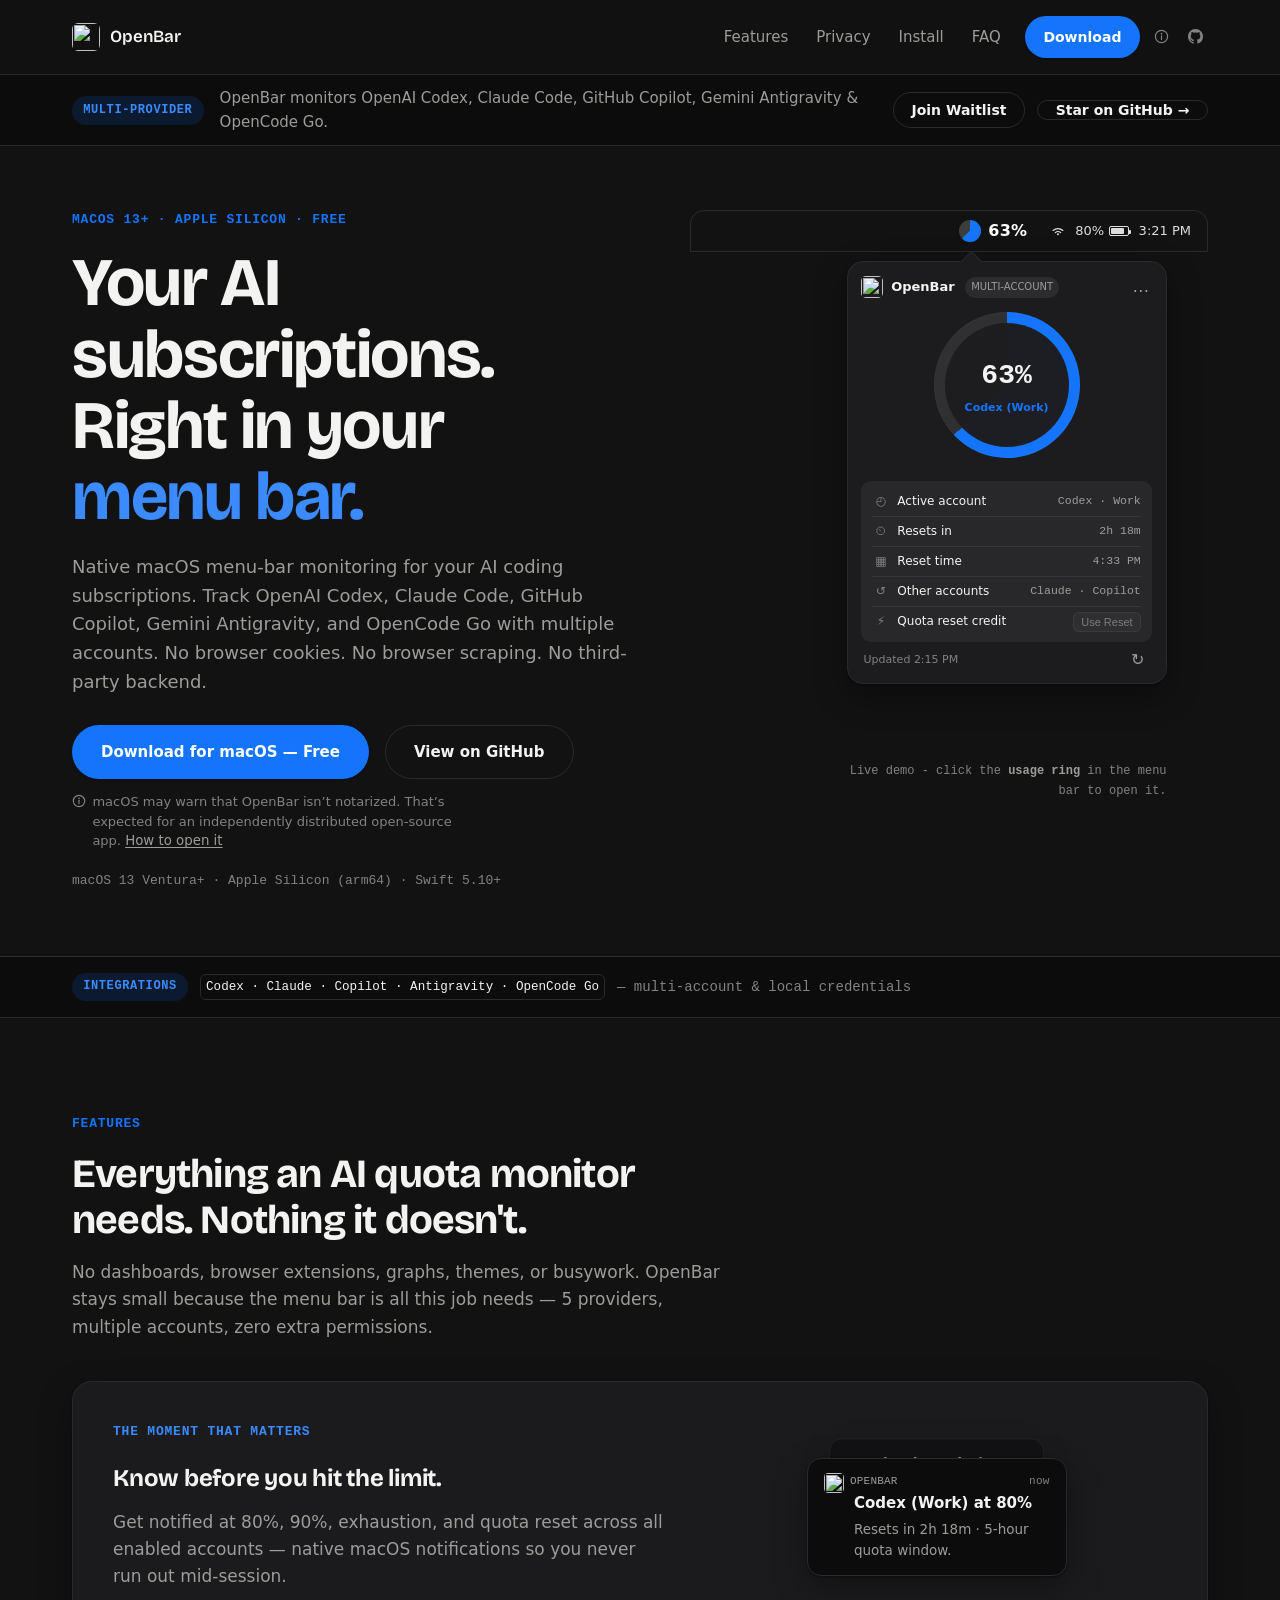
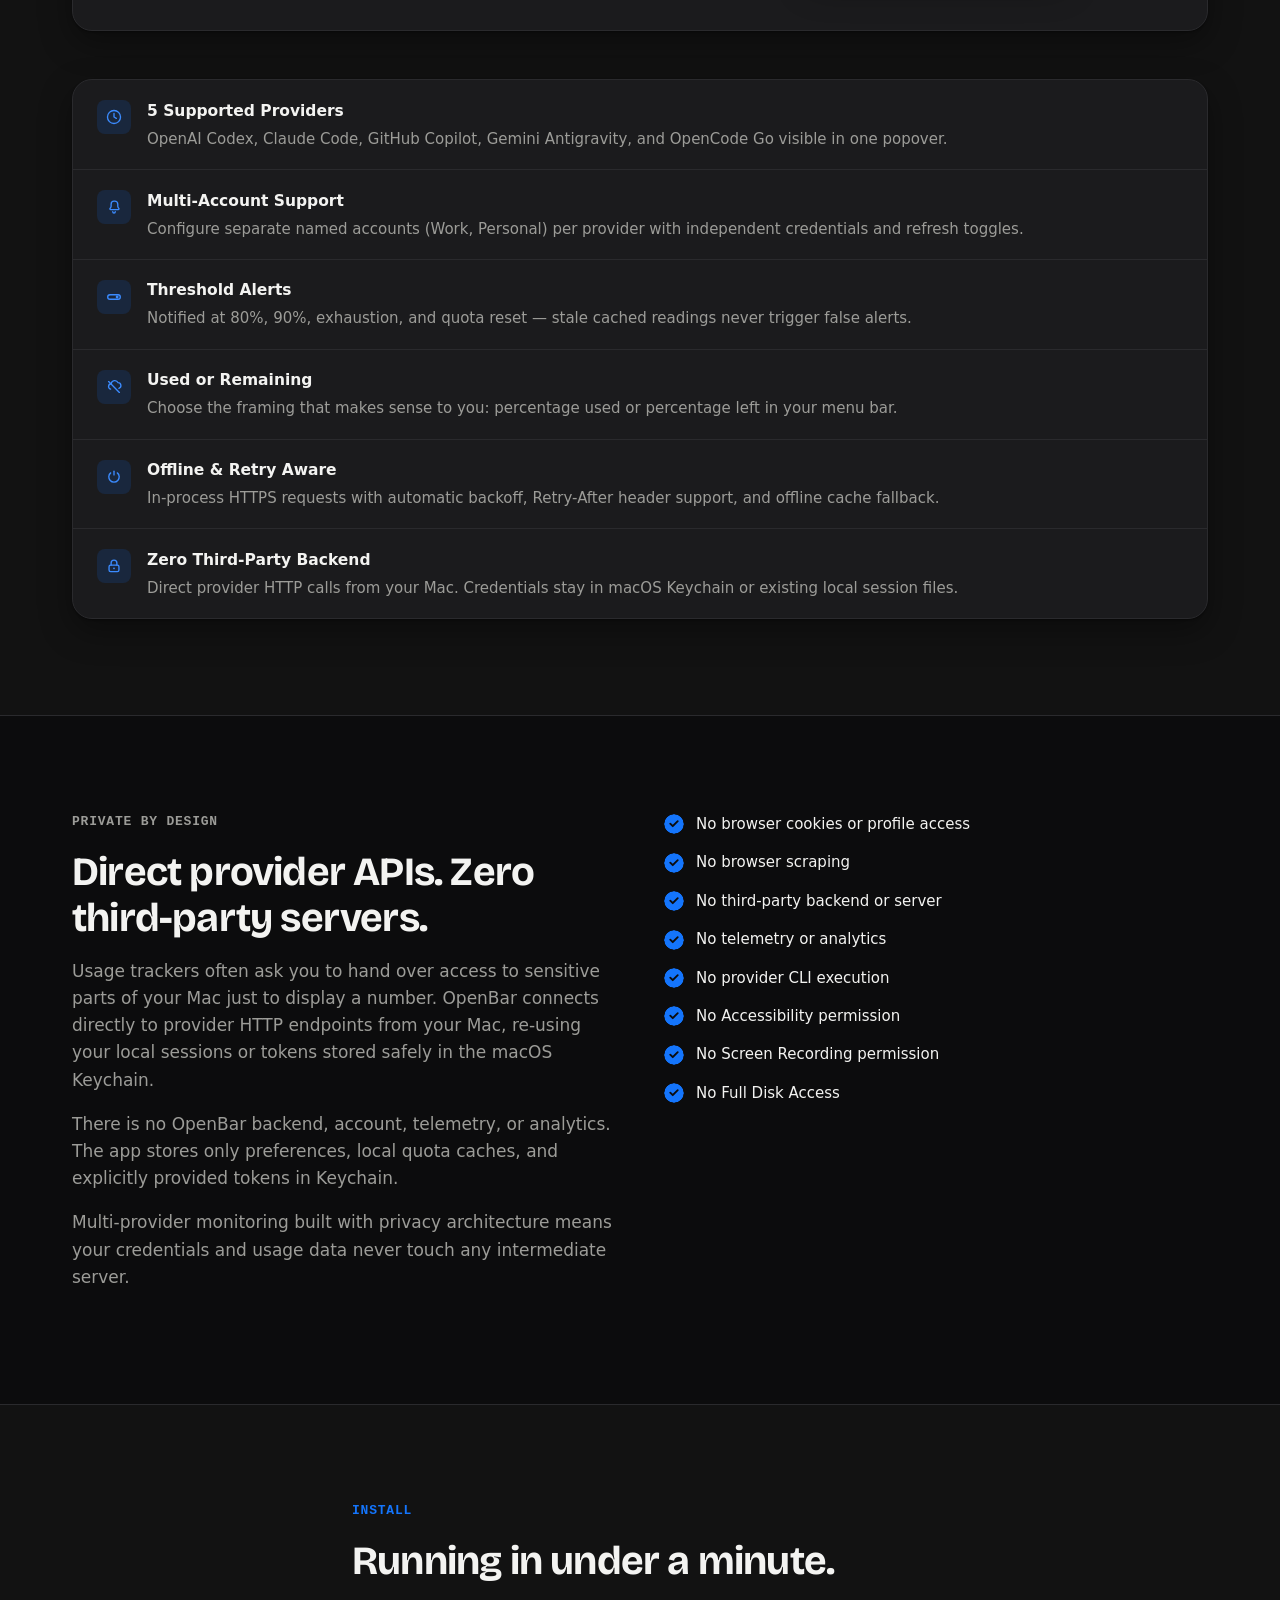
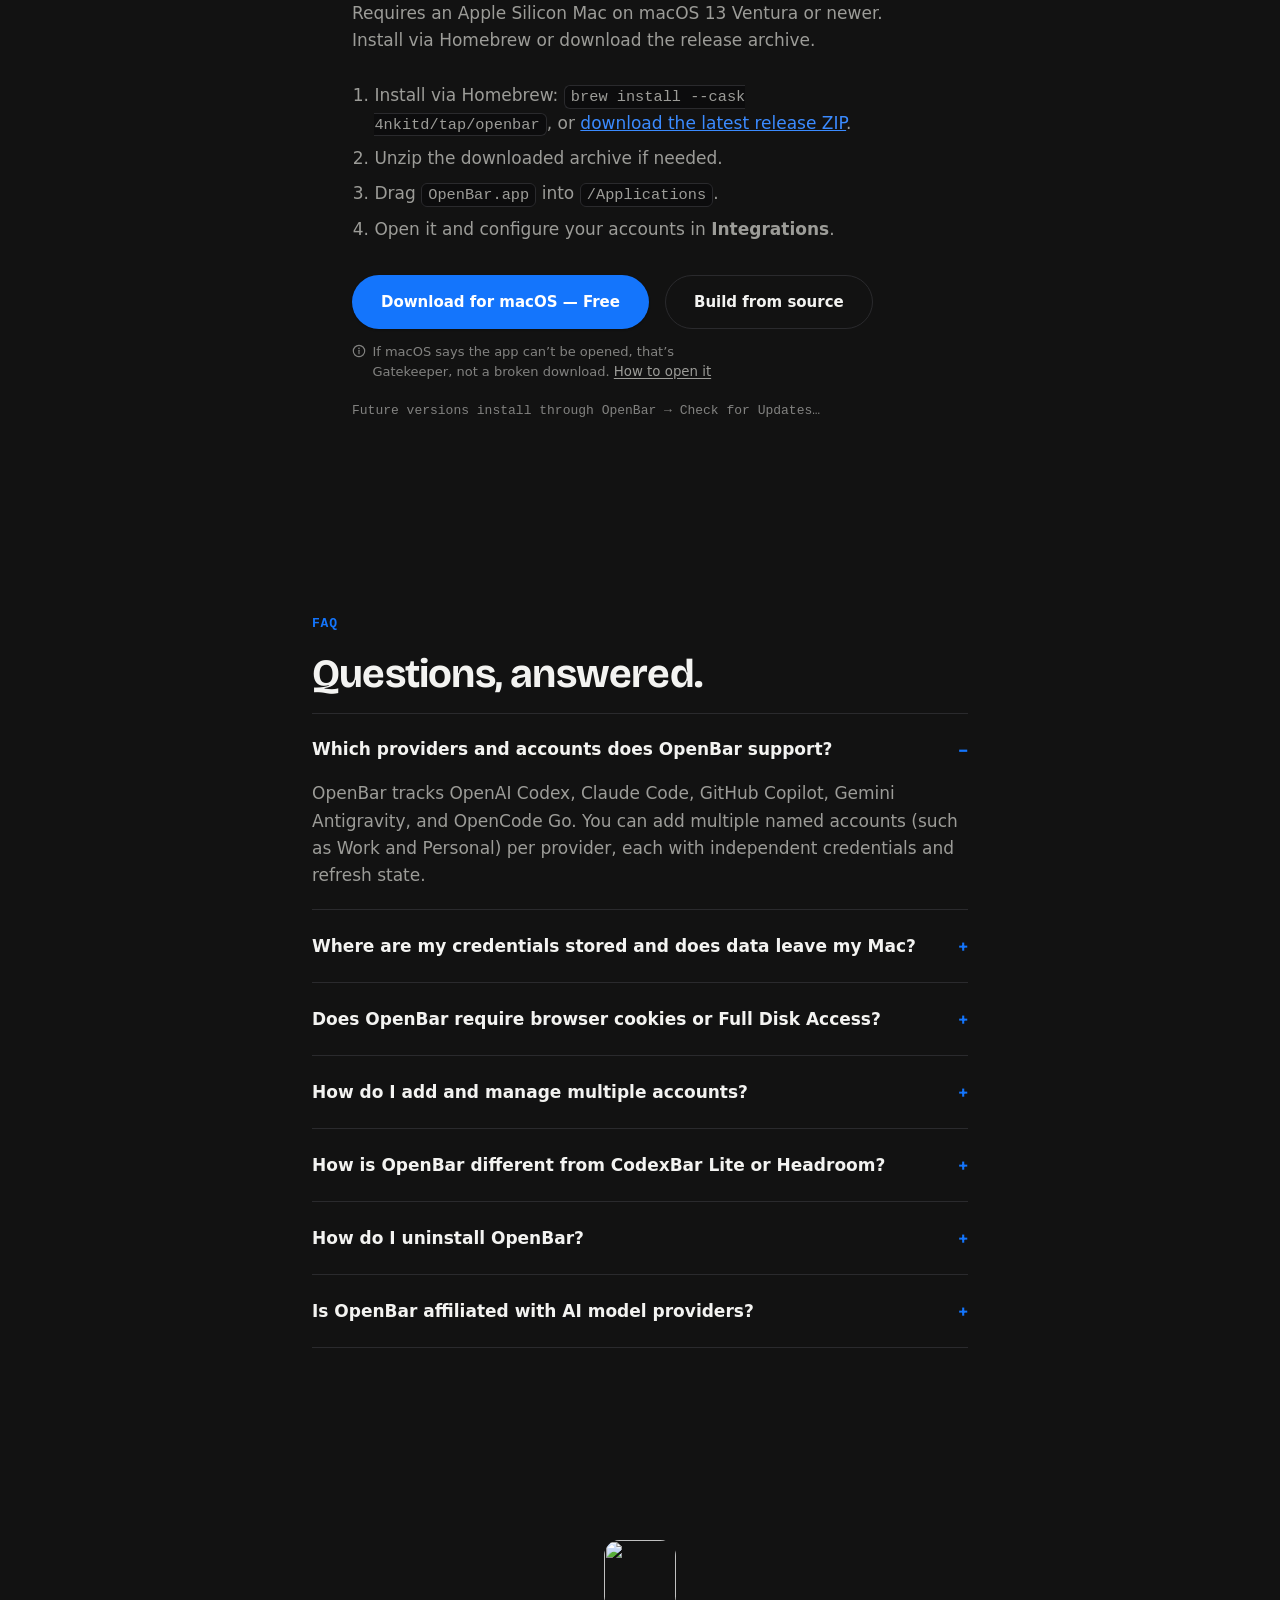
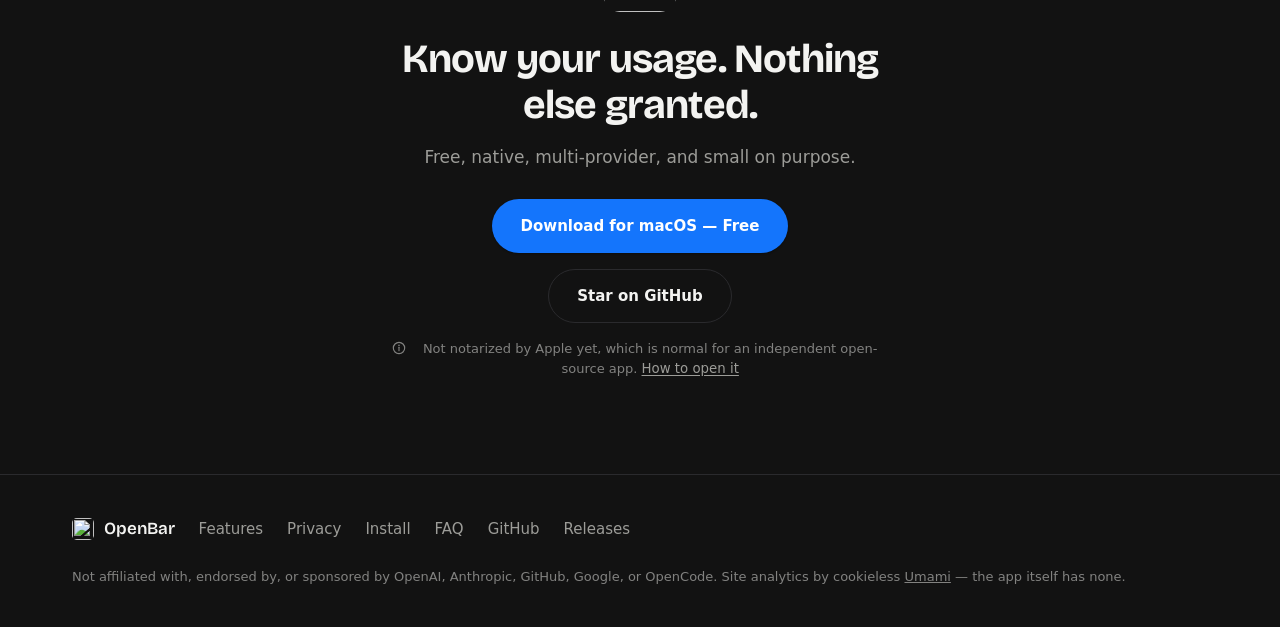
==== commit 2cfc08d2: "updated docs branding" ====
--- a/docs/index.html
+++ b/docs/index.html
@@ -14,7 +14,7 @@
 line, and the live, animated usage demo beside it on desktop.
 FORM: brief-pinned canon - kraten.github.io/chimlo's structural rhythm
 (hero / feature grid / trust checklist / install / FAQ / closing CTA),
-executed with CodexBar Lite's own content, screenshots, and blue accent.
+executed with OpenBar's own content, screenshots, and blue accent.
 User confirmed one reference (Chimlo) is sufficient craft bar.
 -->
 <!doctype html>
@@ -22,27 +22,27 @@
 <head>
   <meta charset="utf-8">
   <meta name="viewport" content="width=device-width, initial-scale=1">
-  <title>CodexBar Lite — Free &amp; Minimal Codex Usage Tracker for macOS</title>
-  <meta name="description" content="Free and minimal OpenAI Codex usage tracker for macOS. See usage, rate limits and reset times from your menu bar. No API key, browser cookies or Keychain access.">
-  <meta name="author" content="Vaibhav Muchandi">
+  <title>OpenBar — Free &amp; Native AI Subscription Monitor for macOS</title>
+  <meta name="description" content="Free and native macOS menu-bar monitoring for OpenAI Codex, Claude Code, GitHub Copilot, Gemini Antigravity, and OpenCode Go subscriptions. Multiple accounts, rate limits, and reset times in one place. No third-party backend.">
+  <meta name="author" content="4nkitd">
   <meta name="theme-color" content="#121212">
-  <link rel="canonical" href="https://getcodexbar.xyz/">
+  <link rel="canonical" href="https://4nkitd.github.io/openbar/">
   <link rel="icon" href="assets/icon-256.png">
   <link rel="icon" type="image/png" sizes="32x32" href="assets/icon-32.png">
   <link rel="apple-touch-icon" href="assets/icon-180.png">
   <meta property="og:type" content="website">
-  <meta property="og:site_name" content="CodexBar Lite">
-  <meta property="og:url" content="https://getcodexbar.xyz/">
-  <meta property="og:title" content="CodexBar Lite — Free &amp; Minimal Codex Usage Tracker for macOS">
-  <meta property="og:description" content="Free and minimal OpenAI Codex usage tracker for macOS. See usage, rate limits and reset times from your menu bar. No API key, browser cookies or Keychain access.">
-  <meta property="og:image" content="https://getcodexbar.xyz/assets/og-card.jpg">
+  <meta property="og:site_name" content="OpenBar">
+  <meta property="og:url" content="https://4nkitd.github.io/openbar/">
+  <meta property="og:title" content="OpenBar — Free &amp; Native AI Subscription Monitor for macOS">
+  <meta property="og:description" content="Free and native macOS menu-bar monitoring for OpenAI Codex, Claude Code, GitHub Copilot, Gemini Antigravity, and OpenCode Go subscriptions. Multiple accounts, rate limits, and reset times in one place. No third-party backend.">
+  <meta property="og:image" content="https://4nkitd.github.io/openbar/assets/og-card.jpg">
   <meta property="og:image:width" content="1200">
   <meta property="og:image:height" content="630">
-  <meta property="og:image:alt" content="CodexBar Lite usage popover showing a blue 63% usage ring and reset details">
+  <meta property="og:image:alt" content="OpenBar usage popover showing progress ring, multi-provider accounts, and reset details">
   <meta name="twitter:card" content="summary_large_image">
-  <meta name="twitter:title" content="CodexBar Lite — Free &amp; Minimal Codex Usage Tracker for macOS">
-  <meta name="twitter:description" content="Free and minimal OpenAI Codex usage tracker for macOS. See usage, rate limits and reset times from your menu bar. No API key, browser cookies or Keychain access.">
-  <meta name="twitter:image" content="https://getcodexbar.xyz/assets/og-card.jpg">
+  <meta name="twitter:title" content="OpenBar — Free &amp; Native AI Subscription Monitor for macOS">
+  <meta name="twitter:description" content="Free and native macOS menu-bar monitoring for OpenAI Codex, Claude Code, GitHub Copilot, Gemini Antigravity, and OpenCode Go subscriptions. Multiple accounts, rate limits, and reset times in one place. No third-party backend.">
+  <meta name="twitter:image" content="https://4nkitd.github.io/openbar/assets/og-card.jpg">
   <link rel="preconnect" href="https://fonts.googleapis.com">
   <link rel="preconnect" href="https://fonts.gstatic.com" crossorigin>
   <link href="https://fonts.googleapis.com/css2?family=Bricolage+Grotesque:opsz,wght@12..96,500..800&display=swap" rel="stylesheet">
@@ -52,26 +52,26 @@
   {
     "@context": "https://schema.org",
     "@type": "WebSite",
-    "name": "CodexBar Lite",
-    "url": "https://getcodexbar.xyz/"
+    "name": "OpenBar",
+    "url": "https://4nkitd.github.io/openbar/"
   }
   </script>
   <script type="application/ld+json">
   {
     "@context": "https://schema.org",
     "@type": "SoftwareApplication",
-    "name": "CodexBar Lite",
-    "url": "https://getcodexbar.xyz/",
-    "sameAs": "https://github.com/wei-b0/codexbar-lite",
-    "description": "A minimal, lightweight macOS menu bar app that shows OpenAI Codex usage and rate-limit resets live. No Keychain, no browser cookies, no API key - just your Codex login.",
+    "name": "OpenBar",
+    "url": "https://4nkitd.github.io/openbar/",
+    "sameAs": "https://github.com/4nkitd/openbar",
+    "description": "A minimal, native macOS menu bar app that monitors AI subscription quotas and rate-limit resets live for OpenAI Codex, Claude Code, GitHub Copilot, Gemini Antigravity, and OpenCode Go with multi-account support.",
     "applicationCategory": "DeveloperApplication",
     "operatingSystem": "macOS 13.0 or later",
     "processorRequirements": "Apple Silicon (arm64)",
-    "softwareVersion": "0.2.4",
-    "downloadUrl": "https://github.com/wei-b0/codexbar-lite/releases/download/v0.2.4/CodexBarLite-0.2.4-arm64.dmg",
-    "installUrl": "https://github.com/wei-b0/codexbar-lite/releases",
-    "image": "https://getcodexbar.xyz/assets/icon-256.png",
-    "screenshot": "https://getcodexbar.xyz/assets/screenshots/dropdown.png",
+    "softwareVersion": "0.1.0",
+    "downloadUrl": "https://github.com/4nkitd/openbar/releases/download/v0.1.0/OpenBar-0.1.0-macos-arm64.zip",
+    "installUrl": "https://github.com/4nkitd/openbar/releases",
+    "image": "https://4nkitd.github.io/openbar/assets/icon-256.png",
+    "screenshot": "https://4nkitd.github.io/openbar/assets/screenshots/dropdown.png",
     "offers": {
       "@type": "Offer",
       "price": "0",
@@ -79,8 +79,8 @@
     },
     "author": {
       "@type": "Person",
-      "name": "Vaibhav Muchandi",
-      "sameAs": "https://github.com/wei-b0"
+      "name": "4nkitd",
+      "sameAs": "https://github.com/4nkitd"
     }
   }
   </script>
@@ -91,7 +91,7 @@
     <div class="wrap nav-inner">
       <a class="nav-brand" href="#top">
         <img src="assets/icon-256.png" alt="" width="28" height="28">
-        <span>CodexBar Lite</span>
+        <span>OpenBar</span>
       </a>
       <nav class="nav-links" aria-label="Primary">
         <a href="#features">Features</a>
@@ -100,11 +100,11 @@
         <a href="#faq">FAQ</a>
       </nav>
       <span class="nav-download">
-        <a class="btn btn-primary btn-small" href="https://github.com/wei-b0/codexbar-lite/releases/download/v0.2.4/CodexBarLite-0.2.4-arm64.dmg" target="_blank" rel="noopener noreferrer" data-umami-event="download" data-umami-event-position="nav">Download</a>
-        <button type="button" class="install-help-trigger install-help-icon" aria-label="How to open CodexBar Lite if macOS blocks it">
+        <a class="btn btn-primary btn-small" href="https://github.com/4nkitd/openbar/releases/download/v0.1.0/OpenBar-0.1.0-macos-arm64.zip" target="_blank" rel="noopener noreferrer" data-umami-event="download" data-umami-event-position="nav">Download</a>
+        <button type="button" class="install-help-trigger install-help-icon" aria-label="How to open OpenBar if macOS blocks it">
           <svg viewBox="0 0 16 16" width="15" height="15" fill="none"><circle cx="8" cy="8" r="6.5" stroke="currentColor" stroke-width="1.3"/><path d="M8 7.2v4" stroke="currentColor" stroke-width="1.3" stroke-linecap="round"/><circle cx="8" cy="5" r="0.9" fill="currentColor"/></svg>
         </button>
-        <a class="nav-icon-btn" href="https://github.com/wei-b0/codexbar-lite" target="_blank" rel="noopener noreferrer" aria-label="CodexBar Lite on GitHub">
+        <a class="nav-icon-btn" href="https://github.com/4nkitd/openbar" target="_blank" rel="noopener noreferrer" aria-label="OpenBar on GitHub">
           <svg viewBox="0 0 16 16" width="15" height="15" fill="currentColor"><path d="M8 0C3.58 0 0 3.58 0 8c0 3.54 2.29 6.53 5.47 7.59.4.07.55-.17.55-.38 0-.19-.01-.82-.01-1.49-2.01.37-2.53-.49-2.69-.94-.09-.23-.48-.94-.82-1.13-.28-.15-.68-.52-.01-.53.63-.01 1.08.58 1.23.82.72 1.21 1.87.87 2.33.66.07-.52.28-.87.51-1.07-1.78-.2-3.64-.89-3.64-3.95 0-.87.31-1.59.82-2.15-.08-.2-.36-1.02.08-2.12 0 0 .67-.21 2.2.82a7.44 7.44 0 0 1 4 0c1.53-1.04 2.2-.82 2.2-.82.44 1.1.16 1.92.08 2.12.51.56.82 1.27.82 2.15 0 3.07-1.87 3.75-3.65 3.95.29.25.54.73.54 1.48 0 1.07-.01 1.93-.01 2.2 0 .21.15.46.55.38A8.01 8.01 0 0 0 16 8c0-4.42-3.58-8-8-8Z"/></svg>
         </a>
       </span>
@@ -113,19 +113,19 @@
 
   <section class="announce" aria-label="Product announcement">
     <div class="wrap announce-inner">
-      <span class="badge">Featured</span>
-      <p class="announce-text"><span class="announce-text-long">CodexBar Lite is featured on Product Hunt &mdash; see the launch and join the conversation.</span><span class="announce-text-short">Featured on Product Hunt &rarr;</span></p>
+      <span class="badge">Multi-Provider</span>
+      <p class="announce-text"><span class="announce-text-long">OpenBar monitors OpenAI Codex, Claude Code, GitHub Copilot, Gemini Antigravity &amp; OpenCode Go.</span><span class="announce-text-short">Multi-account AI subscription monitoring &rarr;</span></p>
       <div class="announce-ctas">
         <button type="button" class="btn btn-ghost btn-small announce-waitlist-btn" id="waitlist-toggle" aria-expanded="false" aria-controls="waitlist-panel" data-umami-event="waitlist-toggle">Join Waitlist</button>
-        <a class="announce-ph-link" href="https://www.producthunt.com/products/codexbar-lite?embed=true&amp;utm_source=badge-featured&amp;utm_medium=badge&amp;utm_campaign=badge-codexbar-lite" target="_blank" rel="noopener noreferrer" data-umami-event="producthunt-click" aria-label="CodexBar Lite on Product Hunt">
-          <img alt="CodexBar Lite on Product Hunt" width="250" height="54" src="https://api.producthunt.com/widgets/embed-image/v1/featured.svg?post_id=1205642&amp;theme=dark&amp;t=1784914986208">
+        <a class="announce-ph-link" href="https://github.com/4nkitd/openbar" target="_blank" rel="noopener noreferrer" data-umami-event="github-click" aria-label="OpenBar on GitHub">
+          <span class="btn btn-ghost btn-small">Star on GitHub &rarr;</span>
         </a>
       </div>
     </div>
 
     <div class="waitlist-panel" id="waitlist-panel" hidden>
       <form class="wrap waitlist-panel-inner" id="waitlist-form">
-        <label class="waitlist-panel-label" for="waitlist-email">Get notified when the next update ships</label>
+        <label class="waitlist-panel-label" for="waitlist-email">Get notified when new updates and integrations ship</label>
         <div class="waitlist-panel-field">
           <input type="email" name="email" id="waitlist-email" class="waitlist-input" placeholder="you@example.com" required autocomplete="email">
           <button type="submit" class="btn btn-primary btn-small">Notify me</button>
@@ -141,26 +141,26 @@
       <div class="wrap hero-grid">
         <div class="hero-copy">
           <p class="eyebrow">macOS 13+ &middot; Apple Silicon &middot; Free</p>
-          <h1 class="display">Your Codex usage.<br>Right in your<br><span class="accent-text">menu bar.</span></h1>
-          <p class="hero-sub">A native OpenAI Codex usage tracker for macOS. Uses the Codex CLI session already on your Mac. No browser cookies. No Keychain access. No API keys. No third-party account.</p>
+          <h1 class="display">Your AI subscriptions.<br>Right in your<br><span class="accent-text">menu bar.</span></h1>
+          <p class="hero-sub">Native macOS menu-bar monitoring for your AI coding subscriptions. Track OpenAI Codex, Claude Code, GitHub Copilot, Gemini Antigravity, and OpenCode Go with multiple accounts. No browser cookies. No browser scraping. No third-party backend.</p>
           <div class="cta-row">
-            <a class="btn btn-primary" href="https://github.com/wei-b0/codexbar-lite/releases/download/v0.2.4/CodexBarLite-0.2.4-arm64.dmg" target="_blank" rel="noopener noreferrer" data-umami-event="download" data-umami-event-position="hero">Download for macOS — Free</a>
-            <a class="btn btn-ghost" href="https://github.com/wei-b0/codexbar-lite" target="_blank" rel="noopener noreferrer" data-umami-event="github-click" data-umami-event-position="hero">View on GitHub</a>
+            <a class="btn btn-primary" href="https://github.com/4nkitd/openbar/releases/download/v0.1.0/OpenBar-0.1.0-macos-arm64.zip" target="_blank" rel="noopener noreferrer" data-umami-event="download" data-umami-event-position="hero">Download for macOS — Free</a>
+            <a class="btn btn-ghost" href="https://github.com/4nkitd/openbar" target="_blank" rel="noopener noreferrer" data-umami-event="github-click" data-umami-event-position="hero">View on GitHub</a>
           </div>
           <p class="install-notice">
             <svg viewBox="0 0 16 16" width="14" height="14" fill="none" aria-hidden="true"><circle cx="8" cy="8" r="6.5" stroke="currentColor" stroke-width="1.3"/><path d="M8 7.2v4" stroke="currentColor" stroke-width="1.3" stroke-linecap="round"/><circle cx="8" cy="5" r="0.9" fill="currentColor"/></svg>
-            <span>macOS may warn that CodexBar Lite isn&rsquo;t notarized. That&rsquo;s expected for an independently distributed open-source app. <button type="button" class="install-help-trigger install-help-link">How to open it</button></span>
+            <span>macOS may warn that OpenBar isn&rsquo;t notarized. That&rsquo;s expected for an independently distributed open-source app. <button type="button" class="install-help-trigger install-help-link">How to open it</button></span>
           </p>
           <p class="meta-line">macOS 13 Ventura+ &middot; Apple Silicon (arm64) &middot; Swift 5.10+</p>
         </div>
 
         <div class="hero-visual">
-          <div class="demo" id="usage-demo" role="group" aria-label="Live demonstration of the CodexBar Lite blue status ring and 63% menu bar label with the usage popover open">
+          <div class="demo" id="usage-demo" role="group" aria-label="Live demonstration of the OpenBar blue status ring and 63% menu bar label with the usage popover open">
             <div class="demo-menubar">
               <button type="button" class="demo-menuitem" id="demo-menubar-toggle" aria-expanded="false" aria-controls="demo-dropdown">
                 <span class="demo-status-ring" id="demo-status-ring" aria-hidden="true"><img class="demo-status-core" src="assets/icon-32.png" alt=""></span>
                 <span class="demo-status-percent" id="demo-status-percent" aria-hidden="true">63%</span>
-                <span class="sr-only" id="demo-status-label">Open CodexBar Lite, 63% used</span>
+                <span class="sr-only" id="demo-status-label">Open OpenBar, 63% used</span>
               </button>
               <span class="demo-sysicons" aria-hidden="true">
                 <svg viewBox="0 0 16 12" width="16" height="12" fill="none"><path d="M8 10.2a1 1 0 1 1 0-2 1 1 0 0 1 0 2Zm-3.1-3a4.4 4.4 0 0 1 6.2 0 .6.6 0 0 1-.85.85 3.2 3.2 0 0 0-4.5 0 .6.6 0 0 1-.85-.85Zm-2.15-2.15a7.6 7.6 0 0 1 10.5 0 .6.6 0 1 1-.83.87 6.4 6.4 0 0 0-8.84 0 .6.6 0 0 1-.83-.87Z" fill="currentColor"/></svg>
@@ -175,29 +175,29 @@
             <div class="demo-dropdown" id="demo-dropdown" hidden>
               <div class="demo-popover-head">
                 <img src="assets/icon-32.png" width="22" height="22" alt="">
-                <span class="demo-title">CodexBar Lite</span>
-                <span class="demo-plus">PLUS</span>
+                <span class="demo-title">OpenBar</span>
+                <span class="demo-plus">MULTI-ACCOUNT</span>
                 <button type="button" class="demo-overflow" id="demo-overflow" aria-expanded="false" aria-controls="demo-actions" aria-label="Open actions menu">&#8230;</button>
               </div>
               <div class="demo-ring-wrap">
                 <div class="demo-usage-ring" id="demo-usage-ring" role="progressbar" aria-label="Primary usage" aria-valuemin="0" aria-valuemax="100" aria-valuenow="63">
-                  <div class="demo-ring-inner"><strong id="demo-percent">0%</strong><span id="demo-mode">Used</span></div>
+                  <div class="demo-ring-inner"><strong id="demo-percent">0%</strong><span id="demo-mode">Codex (Work)</span></div>
                 </div>
               </div>
               <div class="demo-native-group">
-                <div class="demo-info-row"><span class="demo-row-icon">&#9716;</span><span>Usage window</span><strong>5-hour</strong></div>
+                <div class="demo-info-row"><span class="demo-row-icon">&#9716;</span><span>Active account</span><strong>Codex &middot; Work</strong></div>
                 <div class="demo-info-row"><span class="demo-row-icon">&#9202;</span><span>Resets in</span><strong id="demo-resets-in">2h 18m</strong></div>
                 <div class="demo-info-row"><span class="demo-row-icon">&#9638;</span><span>Reset time</span><strong id="demo-reset-time">4:33 PM</strong></div>
-                <div class="demo-info-row"><span class="demo-row-icon">&#8634;</span><span>Reset credits</span><strong id="demo-credits">2</strong></div>
-                <div class="demo-info-row demo-reset-row"><span class="demo-row-icon">&#9889;</span><span>Use reset credit</span><button type="button" id="demo-use-reset" disabled>Use Reset</button></div>
+                <div class="demo-info-row"><span class="demo-row-icon">&#8634;</span><span>Other accounts</span><strong id="demo-credits">Claude &middot; Copilot</strong></div>
+                <div class="demo-info-row demo-reset-row"><span class="demo-row-icon">&#9889;</span><span>Quota reset credit</span><button type="button" id="demo-use-reset" disabled>Use Reset</button></div>
               </div>
-              <div class="demo-warning" id="demo-warning" hidden>Primary usage is exhausted. A reset credit is available.</div>
+              <div class="demo-warning" id="demo-warning" hidden>Primary quota window exhausted. Active account fallback available.</div>
               <div class="demo-footer"><span>Updated <span id="demo-time">2:15 PM</span></span><button type="button" id="demo-refresh" aria-label="Refresh usage">&#8635;</button></div>
               <div class="demo-actions" id="demo-actions" hidden>
                 <button type="button" id="demo-menu-refresh">Refresh <kbd>&#8984;R</kbd></button>
                 <button type="button" id="demo-preferences">Settings&hellip; <kbd>&#8984;,</kbd></button>
                 <button type="button" id="demo-checkupdates">Check for Updates&hellip;</button>
-                <button type="button" id="demo-quit">Quit CodexBar Lite <kbd>&#8984;Q</kbd></button>
+                <button type="button" id="demo-quit">Quit OpenBar <kbd>&#8984;Q</kbd></button>
               </div>
             </div>
           </div>
@@ -213,24 +213,24 @@
               </div>
               <div class="settings-toolbar" role="tablist" aria-label="Settings panes">
                 <button type="button" role="tab" aria-selected="true" data-pane="general"><span>&#9881;&#65038;</span>General</button>
-                <button type="button" role="tab" aria-selected="false" data-pane="authentication"><span>&#8984;</span>Authentication</button>
+                <button type="button" role="tab" aria-selected="false" data-pane="integrations"><span>&#8984;</span>Integrations</button>
                 <button type="button" role="tab" aria-selected="false" data-pane="notifications"><span>&#9673;</span>Notifications</button>
                 <button type="button" role="tab" aria-selected="false" data-pane="about"><span>&#9432;</span>About</button>
               </div>
               <div class="win-body settings-body">
                 <section class="settings-pane" data-settings-pane="general">
-                  <div class="settings-section"><h3><span>&#9673;</span> Startup</h3><div class="settings-group"><div class="settings-row"><span>Launch CodexBar Lite at login</span><span class="settings-switch is-on"></span></div></div><p>CodexBar Lite opens automatically when you log in to your Mac.</p></div>
-                  <div class="settings-section"><h3><span>&#9684;</span> Usage</h3><div class="settings-group"><div class="settings-row"><span>Refresh interval</span><span class="win-select">5 minutes &#8964;</span></div><label class="settings-choice"><span class="settings-radio is-on"></span>Percentage used</label><label class="settings-choice"><span class="settings-radio"></span>Percentage remaining</label></div><p>How often usage is fetched, and what the menu bar and popover show.</p></div>
-                  <div class="settings-section"><h3><span>&#8635;</span> Updates</h3><div class="settings-group"><div class="settings-row"><span>Automatically check for updates</span><span class="settings-switch is-on"></span></div></div><p>New versions are downloaded in the background via Sparkle.</p></div>
+                  <div class="settings-section"><h3><span>&#9673;</span> Startup</h3><div class="settings-group"><div class="settings-row"><span>Launch OpenBar at login</span><span class="settings-switch is-on"></span></div></div><p>OpenBar opens automatically when you log in to your Mac.</p></div>
+                  <div class="settings-section"><h3><span>&#9684;</span> Usage</h3><div class="settings-group"><div class="settings-row"><span>Refresh interval</span><span class="win-select">5 minutes &#8964;</span></div><label class="settings-choice"><span class="settings-radio is-on"></span>Percentage used</label><label class="settings-choice"><span class="settings-radio"></span>Percentage remaining</label></div><p>How often quotas are fetched, and what the menu bar summary shows.</p></div>
+                  <div class="settings-section"><h3><span>&#8635;</span> Updates</h3><div class="settings-group"><div class="settings-row"><span>Automatically check for updates</span><span class="settings-switch is-on"></span></div></div><p>New versions are checked via Sparkle.</p></div>
                 </section>
-                <section class="settings-pane" data-settings-pane="authentication" hidden>
-                  <div class="settings-section"><h3><span>&#128273;</span> Codex Session</h3><div class="settings-group"><div class="settings-row"><span><span class="settings-ok">&#10003;</span> Signed in</span><strong>Local session</strong></div><div class="settings-row"><span>Session file</span><code>~/.codex/auth.json</code></div><div class="settings-row settings-row-end"><button type="button" class="win-btn">Sign In via Terminal&hellip;</button></div></div><p>CodexBar Lite reads only ~/.codex/auth.json - no Keychain, cookies, or browser access.</p></div>
+                <section class="settings-pane" data-settings-pane="integrations" hidden>
+                  <div class="settings-section"><h3><span>&#128273;</span> Account Integrations</h3><div class="settings-group"><div class="settings-row"><span>OpenAI Codex</span><strong>2 accounts (Work, Personal)</strong></div><div class="settings-row"><span>Claude Code</span><strong>1 account (Anthropic OAuth)</strong></div><div class="settings-row"><span>GitHub Copilot</span><strong>1 token (Keychain)</strong></div><div class="settings-row"><span>Gemini Antigravity</span><strong>1 account (Google Token)</strong></div><div class="settings-row"><span>OpenCode Go</span><strong>1 key (Keychain)</strong></div></div><p>Manage separate credentials and independent refresh state per account in Settings.</p></div>
                 </section>
                 <section class="settings-pane" data-settings-pane="notifications" hidden>
-                  <div class="settings-section"><h3><span>&#128276;</span> Alerts</h3><div class="settings-group"><div class="settings-row"><span>Notify at 80% usage</span><span class="settings-switch is-on"></span></div><div class="settings-row"><span>Notify at 90% usage</span><span class="settings-switch is-on"></span></div><div class="settings-row"><span>Notify when exhausted</span><span class="settings-switch is-on"></span></div><div class="settings-row"><span>Notify when credits reset</span><span class="settings-switch is-on"></span></div></div><p>CodexBar Lite sends a macOS notification when usage crosses a threshold.</p></div>
+                  <div class="settings-section"><h3><span>&#128276;</span> Alerts</h3><div class="settings-group"><div class="settings-row"><span>Notify at 80% usage</span><span class="settings-switch is-on"></span></div><div class="settings-row"><span>Notify at 90% usage</span><span class="settings-switch is-on"></span></div><div class="settings-row"><span>Notify when exhausted</span><span class="settings-switch is-on"></span></div><div class="settings-row"><span>Notify when quotas reset</span><span class="settings-switch is-on"></span></div></div><p>OpenBar sends a macOS notification when any active account crosses a threshold.</p></div>
                 </section>
                 <section class="settings-pane" data-settings-pane="about" hidden>
-                  <div class="settings-section"><h3><span>&#9432;</span> About</h3><div class="settings-group"><div class="settings-about"><img src="assets/icon-256.png" width="48" height="48" alt=""><div><strong>CodexBar Lite</strong><span>Version 0.2.4</span></div></div><div class="settings-row settings-row-actions"><a class="win-btn" href="https://github.com/wei-b0/codexbar-lite" target="_blank" rel="noopener noreferrer">View on GitHub</a><button type="button" class="win-btn" id="win-check-updates">Check for Updates&hellip;</button></div></div><p>Native Codex usage from your existing CLI session. No browser cookies, Keychain access, telemetry, or analytics.</p></div>
+                  <div class="settings-section"><h3><span>&#9432;</span> About</h3><div class="settings-group"><div class="settings-about"><img src="assets/icon-256.png" width="48" height="48" alt=""><div><strong>OpenBar</strong><span>Version 0.1.0</span></div></div><div class="settings-row settings-row-actions"><a class="win-btn" href="https://github.com/4nkitd/openbar" target="_blank" rel="noopener noreferrer">View on GitHub</a><button type="button" class="win-btn" id="win-check-updates">Check for Updates&hellip;</button></div></div><p>Native macOS quota monitoring for your AI coding subscriptions. Multi-provider and multi-account support with zero third-party backend.</p></div>
                 </section>
               </div>
             </div>
@@ -245,7 +245,7 @@
               </div>
               <div class="update-state" id="update-done" hidden>
                 <p class="win-dialog-title">You&rsquo;re up to date!</p>
-                <p class="win-dialog-text">CodexBar Lite 0.2.4 is currently the newest version available.</p>
+                <p class="win-dialog-text">OpenBar 0.1.0 is currently the newest version available.</p>
                 <button type="button" class="win-btn win-btn-primary" id="update-ok">OK</button>
               </div>
             </div>
@@ -255,9 +255,9 @@
 
       <div class="reads-strip">
         <div class="wrap reads-inner">
-          <span class="badge">Reads</span>
-          <code>~/.codex/auth.json</code>
-          <span class="reads-note">- and nothing else</span>
+          <span class="badge">Integrations</span>
+          <code>Codex &middot; Claude &middot; Copilot &middot; Antigravity &middot; OpenCode Go</code>
+          <span class="reads-note">— multi-account &amp; local credentials</span>
         </div>
       </div>
     </section>
@@ -265,33 +265,33 @@
     <section id="features" class="section">
       <div class="wrap">
         <p class="eyebrow">Features</p>
-        <h2 class="headline">Everything a Codex usage tracker needs. Nothing it doesn't.</h2>
-        <p class="section-sub">No dashboards, browser extensions, graphs, themes, or account switching. CodexBar Lite stays small because the menu bar is all this job needs - one provider, one number, zero extra permissions.</p>
+        <h2 class="headline">Everything an AI quota monitor needs. Nothing it doesn't.</h2>
+        <p class="section-sub">No dashboards, browser extensions, graphs, themes, or busywork. OpenBar stays small because the menu bar is all this job needs — 5 providers, multiple accounts, zero extra permissions.</p>
 
         <div class="difference-card">
           <div class="difference-copy">
             <p class="eyebrow eyebrow-inset">The moment that matters</p>
             <h3 class="card-title">Know before you hit the limit.</h3>
-            <p>Get notified at 80%, 90%, exhaustion, and credit reset - the way macOS already tells you things, so you never have to go looking.</p>
+            <p>Get notified at 80%, 90%, exhaustion, and quota reset across all enabled accounts — native macOS notifications so you never run out mid-session.</p>
           </div>
           <div class="difference-visual">
             <div class="notif-stack" aria-hidden="true">
               <div class="notif notif-back">
                 <img src="assets/icon-256.png" alt="" width="20" height="20">
                 <div class="notif-body">
-                  <p class="notif-title">Primary usage at 90%</p>
-                  <p class="notif-text">2 credits remaining before reset.</p>
+                  <p class="notif-title">Claude Code (Personal) at 90%</p>
+                  <p class="notif-text">Quota window near limit before reset.</p>
                 </div>
               </div>
               <div class="notif notif-front">
                 <img src="assets/icon-256.png" alt="" width="20" height="20">
                 <div class="notif-head">
-                  <span class="notif-app">CodexBar Lite</span>
+                  <span class="notif-app">OpenBar</span>
                   <span class="notif-time">now</span>
                 </div>
                 <div class="notif-body">
-                  <p class="notif-title">Primary usage at 80%</p>
-                  <p class="notif-text">Resets in 5d 21h &middot; 2 credits remaining.</p>
+                  <p class="notif-title">Codex (Work) at 80%</p>
+                  <p class="notif-text">Resets in 2h 18m &middot; 5-hour quota window.</p>
                 </div>
               </div>
             </div>
@@ -302,43 +302,43 @@
           <li class="feature-row">
             <span class="feature-icon"><svg viewBox="0 0 20 20" width="18" height="18" fill="none"><circle cx="10" cy="10" r="7.25" stroke="currentColor" stroke-width="1.5"/><path d="M10 6v4l2.6 1.5" stroke="currentColor" stroke-width="1.5" stroke-linecap="round" stroke-linejoin="round"/></svg></span>
             <span class="feature-copy">
-              <span class="feature-title">Usage &amp; reset times</span>
-              <span class="feature-desc">Primary and secondary usage, with exactly when each one resets. <a href="/codex-usage-limits">Learn how Codex usage limits work</a>.</span>
+              <span class="feature-title">5 Supported Providers</span>
+              <span class="feature-desc">OpenAI Codex, Claude Code, GitHub Copilot, Gemini Antigravity, and OpenCode Go visible in one popover.</span>
             </span>
           </li>
           <li class="feature-row">
             <span class="feature-icon"><svg viewBox="0 0 20 20" width="18" height="18" fill="none"><path d="M10 3.5c-1.9 0-3.2 1.5-3.2 3.4v2.1c0 .5-.2 1.2-.5 1.6l-.7.9c-.4.6 0 1.4.7 1.4h8.4c.7 0 1.1-.8.7-1.4l-.7-.9c-.3-.4-.5-1.1-.5-1.6V6.9c0-1.9-1.4-3.4-3.3-3.4Z" stroke="currentColor" stroke-width="1.5" stroke-linejoin="round"/><path d="M8.6 15.3a1.4 1.4 0 0 0 2.8 0" stroke="currentColor" stroke-width="1.5" stroke-linecap="round"/></svg></span>
             <span class="feature-copy">
-              <span class="feature-title">Threshold alerts</span>
-              <span class="feature-desc">Notified at 80%, 90%, exhaustion, and credit reset - not just a silent number.</span>
+              <span class="feature-title">Multi-Account Support</span>
+              <span class="feature-desc">Configure separate named accounts (Work, Personal) per provider with independent credentials and refresh toggles.</span>
             </span>
           </li>
           <li class="feature-row">
             <span class="feature-icon"><svg viewBox="0 0 20 20" width="18" height="18" fill="none"><rect x="3" y="7.5" width="14" height="5" rx="2.5" stroke="currentColor" stroke-width="1.5"/><circle cx="13.5" cy="10" r="1.6" fill="currentColor"/></svg></span>
             <span class="feature-copy">
-              <span class="feature-title">Used or remaining</span>
-              <span class="feature-desc">Choose the framing that makes sense to you: percentage used, or percentage left.</span>
+              <span class="feature-title">Threshold Alerts</span>
+              <span class="feature-desc">Notified at 80%, 90%, exhaustion, and quota reset — stale cached readings never trigger false alerts.</span>
             </span>
           </li>
           <li class="feature-row">
             <span class="feature-icon"><svg viewBox="0 0 20 20" width="18" height="18" fill="none"><path d="M6.2 12.3a3 3 0 0 1 .7-5.9 4 4 0 0 1 7.6-1.2 3.3 3.3 0 0 1 1 6.4" stroke="currentColor" stroke-width="1.5" stroke-linecap="round" stroke-linejoin="round"/><path d="M4 4l12 12" stroke="currentColor" stroke-width="1.5" stroke-linecap="round"/></svg></span>
             <span class="feature-copy">
-              <span class="feature-title">Offline-aware</span>
-              <span class="feature-desc">Refreshes automatically and falls back to cached usage when you're offline.</span>
+              <span class="feature-title">Used or Remaining</span>
+              <span class="feature-desc">Choose the framing that makes sense to you: percentage used or percentage left in your menu bar.</span>
             </span>
           </li>
           <li class="feature-row">
             <span class="feature-icon"><svg viewBox="0 0 20 20" width="18" height="18" fill="none"><path d="M10 3.5v4.2" stroke="currentColor" stroke-width="1.5" stroke-linecap="round"/><path d="M6.3 5.4a5.8 5.8 0 1 0 7.4 0" stroke="currentColor" stroke-width="1.5" stroke-linecap="round"/></svg></span>
             <span class="feature-copy">
-              <span class="feature-title">Launch at login</span>
-              <span class="feature-desc">Starts with your Mac, and updates itself over the air with Sparkle.</span>
+              <span class="feature-title">Offline &amp; Retry Aware</span>
+              <span class="feature-desc">In-process HTTPS requests with automatic backoff, Retry-After header support, and offline cache fallback.</span>
             </span>
           </li>
           <li class="feature-row">
             <span class="feature-icon"><svg viewBox="0 0 20 20" width="18" height="18" fill="none"><rect x="4.5" y="9" width="11" height="7.2" rx="1.8" stroke="currentColor" stroke-width="1.5"/><path d="M6.8 9V6.6a3.2 3.2 0 0 1 6.4 0V9" stroke="currentColor" stroke-width="1.5" stroke-linecap="round"/><circle cx="10" cy="12.6" r="1" fill="currentColor"/></svg></span>
             <span class="feature-copy">
-              <span class="feature-title">Zero extra access</span>
-              <span class="feature-desc">No Chrome, no Keychain, no Accessibility, no API key. See the full list below.</span>
+              <span class="feature-title">Zero Third-Party Backend</span>
+              <span class="feature-desc">Direct provider HTTP calls from your Mac. Credentials stay in macOS Keychain or existing local session files.</span>
             </span>
           </li>
         </ul>
@@ -349,21 +349,20 @@
       <div class="wrap private-grid">
         <div>
           <p class="eyebrow">Private by design</p>
-          <h2 class="headline">Your Codex login is enough.</h2>
-          <p>Usage trackers often ask you to hand over access to sensitive parts of your Mac just to display a number. CodexBar Lite reads the same local session <code>codex login</code> already created, and makes the minimum request needed to show your usage - directly from <code>chatgpt.com</code>.</p>
-          <p>There is no third-party backend, account, telemetry, or analytics. The app stores only preferences and a local usage cache.</p>
-          <p><a href="/codex-usage-without-api-key">See how CodexBar Lite works without an API key</a>.</p>
-          <p>Usage trackers that support every provider have to harvest sessions from wherever they live - browser cookie stores, the macOS Keychain, sometimes Full Disk Access. Single-provider by design means this checklist isn&rsquo;t restraint. It&rsquo;s architecture.</p>
+          <h2 class="headline">Direct provider APIs. Zero third-party servers.</h2>
+          <p>Usage trackers often ask you to hand over access to sensitive parts of your Mac just to display a number. OpenBar connects directly to provider HTTP endpoints from your Mac, re-using your local sessions or tokens stored safely in the macOS Keychain.</p>
+          <p>There is no OpenBar backend, account, telemetry, or analytics. The app stores only preferences, local quota caches, and explicitly provided tokens in Keychain.</p>
+          <p>Multi-provider monitoring built with privacy architecture means your credentials and usage data never touch any intermediate server.</p>
         </div>
         <ul class="checklist">
-          <li>No Chrome or browser-profile access</li>
-          <li>No browser cookies</li>
-          <li>No macOS Keychain</li>
+          <li>No browser cookies or profile access</li>
+          <li>No browser scraping</li>
+          <li>No third-party backend or server</li>
+          <li>No telemetry or analytics</li>
+          <li>No provider CLI execution</li>
           <li>No Accessibility permission</li>
           <li>No Screen Recording permission</li>
           <li>No Full Disk Access</li>
-          <li>No API key</li>
-          <li>No third-party account</li>
         </ul>
       </div>
     </section>
@@ -372,22 +371,22 @@
       <div class="wrap install-wrap">
         <p class="eyebrow">Install</p>
         <h2 class="headline">Running in under a minute.</h2>
-        <p class="section-sub">Requires an Apple Silicon Mac on macOS 13 Ventura or newer, with the Codex CLI installed. Open the app and, if no Codex session exists yet, it launches <code>codex login</code> in Terminal and watches for completion.</p>
+        <p class="section-sub">Requires an Apple Silicon Mac on macOS 13 Ventura or newer. Install via Homebrew or download the release archive.</p>
         <ol class="install-steps">
-          <li><a href="https://github.com/wei-b0/codexbar-lite/releases/download/v0.2.4/CodexBarLite-0.2.4-arm64.dmg" target="_blank" rel="noopener noreferrer" data-umami-event="download" data-umami-event-position="install-steps">Download the latest release</a>.</li>
-          <li>Open the downloaded <code>.dmg</code>.</li>
-          <li>Drag CodexBar Lite into <code>/Applications</code>.</li>
-          <li>Open it.</li>
+          <li>Install via Homebrew: <code>brew install --cask 4nkitd/tap/openbar</code>, or <a href="https://github.com/4nkitd/openbar/releases/download/v0.1.0/OpenBar-0.1.0-macos-arm64.zip" target="_blank" rel="noopener noreferrer" data-umami-event="download" data-umami-event-position="install-steps">download the latest release ZIP</a>.</li>
+          <li>Unzip the downloaded archive if needed.</li>
+          <li>Drag <code>OpenBar.app</code> into <code>/Applications</code>.</li>
+          <li>Open it and configure your accounts in <strong>Integrations</strong>.</li>
         </ol>
         <div class="cta-row">
-          <a class="btn btn-primary" href="https://github.com/wei-b0/codexbar-lite/releases/download/v0.2.4/CodexBarLite-0.2.4-arm64.dmg" target="_blank" rel="noopener noreferrer" data-umami-event="download" data-umami-event-position="install">Download for macOS — Free</a>
-          <a class="btn btn-ghost" href="https://github.com/wei-b0/codexbar-lite#build-from-source" target="_blank" rel="noopener noreferrer" data-umami-event="github-click" data-umami-event-position="build-from-source">Build from source</a>
+          <a class="btn btn-primary" href="https://github.com/4nkitd/openbar/releases/download/v0.1.0/OpenBar-0.1.0-macos-arm64.zip" target="_blank" rel="noopener noreferrer" data-umami-event="download" data-umami-event-position="install">Download for macOS — Free</a>
+          <a class="btn btn-ghost" href="https://github.com/4nkitd/openbar#build-and-run" target="_blank" rel="noopener noreferrer" data-umami-event="github-click" data-umami-event-position="build-from-source">Build from source</a>
         </div>
         <p class="install-notice">
           <svg viewBox="0 0 16 16" width="14" height="14" fill="none" aria-hidden="true"><circle cx="8" cy="8" r="6.5" stroke="currentColor" stroke-width="1.3"/><path d="M8 7.2v4" stroke="currentColor" stroke-width="1.3" stroke-linecap="round"/><circle cx="8" cy="5" r="0.9" fill="currentColor"/></svg>
           <span>If macOS says the app can&rsquo;t be opened, that&rsquo;s Gatekeeper, not a broken download. <button type="button" class="install-help-trigger install-help-link">How to open it</button></span>
         </p>
-        <p class="meta-line">Future versions install through CodexBar Lite &rarr; Check for Updates&hellip;</p>
+        <p class="meta-line">Future versions install through OpenBar &rarr; Check for Updates&hellip;</p>
       </div>
     </section>
 
@@ -397,32 +396,32 @@
         <h2 class="headline">Questions, answered.</h2>
         <div class="accordion">
           <details open>
-            <summary><span class="q">Does CodexBar Lite need my Keychain, Chrome, or an API key?</span></summary>
-            <p>No. It reads <code>~/.codex/auth.json</code>, the session your existing <code>codex login</code> already created, and requests usage directly from <code>chatgpt.com</code>. Nothing else on your Mac is touched.</p>
+            <summary><span class="q">Which providers and accounts does OpenBar support?</span></summary>
+            <p>OpenBar tracks OpenAI Codex, Claude Code, GitHub Copilot, Gemini Antigravity, and OpenCode Go. You can add multiple named accounts (such as Work and Personal) per provider, each with independent credentials and refresh state.</p>
           </details>
           <details>
-            <summary><span class="q">Does my data leave my Mac?</span></summary>
-            <p>Only the minimum request needed to show your usage goes to <code>chatgpt.com</code>. There is no third-party backend, account, telemetry, or analytics.</p>
+            <summary><span class="q">Where are my credentials stored and does data leave my Mac?</span></summary>
+            <p>All requests are made in-process directly from your Mac to first-party provider HTTP APIs. Explicit API tokens and OAuth client keys are stored in the macOS Keychain under <code>in.4nkitd.openbar</code>. There is zero telemetry, analytics, or third-party server in between.</p>
           </details>
           <details>
-            <summary><span class="q">What if I haven't run <code>codex login</code> yet?</span></summary>
-            <p>Open the app. If no Codex session exists, it launches <code>codex login</code> in Terminal and watches for completion - usage appears automatically once login succeeds.</p>
+            <summary><span class="q">Does OpenBar require browser cookies or Full Disk Access?</span></summary>
+            <p>No. OpenBar never touches browser profiles (Safari, Chrome, Brave, Edge), cookie stores, or Keychain entries from other apps. It uses standard local CLI login session files or tokens you explicitly enter in Settings.</p>
           </details>
           <details>
-            <summary><span class="q">How do I check my Codex usage and rate limits?</span></summary>
-            <p>Inside the Codex CLI you can run <code>/status</code>, or open the usage dashboard on the web - but both require going to look. CodexBar Lite keeps your Codex usage and rate-limit reset times live in the macOS menu bar, and notifies you before you hit the cap. See the full guide to <a href="/how-to-check-codex-usage">checking your Codex usage</a>.</p>
+            <summary><span class="q">How do I add and manage multiple accounts?</span></summary>
+            <p>Open <strong>Integrations…</strong> from the popover or Settings window. Choose a provider, enter a label (e.g. Work, Personal), and select an existing login session file or saved token. Accounts update independently and can be toggled on or off individually.</p>
           </details>
           <details>
-            <summary><span class="q">How is CodexBar Lite different from CodexBar?</span></summary>
-            <p>CodexBar tracks many providers - Claude, Cursor, Gemini, Copilot, and more - and to do that it reads browser cookies (Safari, Chrome, Brave, Edge), uses Keychain access to decrypt them, and can ask for Full Disk Access. CodexBar Lite deliberately does one thing: your Codex number, from one file, <code>~/.codex/auth.json</code>. It never touches your browser or Keychain. Lite is the feature, not a limitation. Read the full <a href="/codexbar-alternative">comparison</a>.</p>
+            <summary><span class="q">How is OpenBar different from CodexBar Lite or Headroom?</span></summary>
+            <p>OpenBar is the multi-provider, multi-account successor built natively for macOS. While original utilities tracked single providers or required browser scraping, OpenBar uses direct HTTPS APIs for 5 providers with Keychain token storage and zero backend servers.</p>
           </details>
           <details>
-            <summary><span class="q">How do I uninstall it?</span></summary>
-            <p>Quit CodexBar Lite and move it from <code>/Applications</code> to Trash. Optional cleanup: <code>rm -rf ~/Library/Application\ Support/CodexBarLite</code> and <code>defaults delete dev.vaibhav.codexbar</code>.</p>
+            <summary><span class="q">How do I uninstall OpenBar?</span></summary>
+            <p>Quit OpenBar and move <code>OpenBar.app</code> from <code>/Applications</code> to Trash. Optional cleanup: <code>rm -rf ~/Library/Application\ Support/OpenBar</code> and <code>defaults delete in.4nkitd.openbar</code>.</p>
           </details>
           <details>
-            <summary><span class="q">Is this affiliated with OpenAI?</span></summary>
-            <p>No. CodexBar Lite is an independent utility and is not affiliated with, endorsed by, or sponsored by OpenAI.</p>
+            <summary><span class="q">Is OpenBar affiliated with AI model providers?</span></summary>
+            <p>No. OpenBar is an independent open-source utility and is not affiliated with, endorsed by, or sponsored by OpenAI, Anthropic, GitHub, Google, or OpenCode.</p>
           </details>
         </div>
       </div>
@@ -432,10 +431,10 @@
       <div class="wrap closing-inner">
         <img class="closing-logo" src="assets/icon-256.png" alt="" width="72" height="72">
         <h2 class="headline">Know your usage. Nothing else granted.</h2>
-        <p class="section-sub">Free, native, and small on purpose.</p>
+        <p class="section-sub">Free, native, multi-provider, and small on purpose.</p>
         <div class="cta-row cta-row-center">
-          <a class="btn btn-primary" href="https://github.com/wei-b0/codexbar-lite/releases/download/v0.2.4/CodexBarLite-0.2.4-arm64.dmg" target="_blank" rel="noopener noreferrer" data-umami-event="download" data-umami-event-position="closing">Download for macOS — Free</a>
-          <a class="btn btn-ghost" href="https://github.com/wei-b0/codexbar-lite" target="_blank" rel="noopener noreferrer" data-umami-event="github-click" data-umami-event-position="closing">Star on GitHub</a>
+          <a class="btn btn-primary" href="https://github.com/4nkitd/openbar/releases/download/v0.1.0/OpenBar-0.1.0-macos-arm64.zip" target="_blank" rel="noopener noreferrer" data-umami-event="download" data-umami-event-position="closing">Download for macOS — Free</a>
+          <a class="btn btn-ghost" href="https://github.com/4nkitd/openbar" target="_blank" rel="noopener noreferrer" data-umami-event="github-click" data-umami-event-position="closing">Star on GitHub</a>
         </div>
         <p class="install-notice install-notice-center">
           <svg viewBox="0 0 16 16" width="14" height="14" fill="none" aria-hidden="true"><circle cx="8" cy="8" r="6.5" stroke="currentColor" stroke-width="1.3"/><path d="M8 7.2v4" stroke="currentColor" stroke-width="1.3" stroke-linecap="round"/><circle cx="8" cy="5" r="0.9" fill="currentColor"/></svg>
@@ -450,17 +449,17 @@
     <div class="wrap footer-inner">
       <a class="nav-brand" href="#top">
         <img src="assets/icon-256.png" alt="" width="22" height="22">
-        <span>CodexBar Lite</span>
+        <span>OpenBar</span>
       </a>
       <nav class="footer-links" aria-label="Footer">
-        <a href="/codex-usage-limits">Codex Usage Limits</a>
-        <a href="/how-to-check-codex-usage">Check Codex Usage</a>
-        <a href="/codexbar-alternative">CodexBar Alternative</a>
-        <a href="/codex-usage-without-api-key">Codex Usage Without an API Key</a>
-        <a href="https://github.com/wei-b0/codexbar-lite" target="_blank" rel="noopener noreferrer">GitHub</a>
-        <a href="https://github.com/wei-b0/codexbar-lite/releases" target="_blank" rel="noopener noreferrer">Releases</a>
+        <a href="#features">Features</a>
+        <a href="#private">Privacy</a>
+        <a href="#install">Install</a>
+        <a href="#faq">FAQ</a>
+        <a href="https://github.com/4nkitd/openbar" target="_blank" rel="noopener noreferrer">GitHub</a>
+        <a href="https://github.com/4nkitd/openbar/releases" target="_blank" rel="noopener noreferrer">Releases</a>
       </nav>
-      <p class="footer-disclaimer">Not affiliated with, endorsed by, or sponsored by OpenAI. Site analytics by cookieless <a href="https://umami.is" target="_blank" rel="noopener noreferrer">Umami</a> - the app itself has none.</p>
+      <p class="footer-disclaimer">Not affiliated with, endorsed by, or sponsored by OpenAI, Anthropic, GitHub, Google, or OpenCode. Site analytics by cookieless <a href="https://umami.is" target="_blank" rel="noopener noreferrer">Umami</a> — the app itself has none.</p>
     </div>
   </footer>
 
@@ -470,20 +469,20 @@
         <button type="button" class="win-dot win-dot-red" data-close aria-label="Close"></button>
         <span class="win-dot win-dot-yellow"></span>
         <span class="win-dot win-dot-green"></span>
-        <span class="win-title" id="install-help-title">Installing CodexBar Lite on macOS</span>
+        <span class="win-title" id="install-help-title">Installing OpenBar on macOS</span>
       </div>
       <div class="win-body help-body">
-        <p>CodexBar Lite is distributed as a <code>.dmg</code> file. Since it isn&rsquo;t currently notarized by Apple, macOS may ask you to confirm before opening it. That&rsquo;s expected, not a sign anything is wrong.</p>
+        <p>OpenBar is distributed as a <code>.zip</code> release archive. Since it isn&rsquo;t currently notarized by Apple, macOS may ask you to confirm before opening it. That&rsquo;s expected, not a sign anything is wrong.</p>
 
         <ol class="help-steps">
-          <li>Download the latest CodexBar Lite <code>.dmg</code> from the <a href="https://github.com/wei-b0/codexbar-lite/releases" target="_blank" rel="noopener noreferrer">release page</a>.</li>
-          <li>Open the downloaded <code>.dmg</code> file.</li>
-          <li>Drag CodexBar Lite into your <strong>Applications</strong> folder.</li>
-          <li>Open Applications and launch CodexBar Lite.</li>
+          <li>Download <code>OpenBar-0.1.0-macos-arm64.zip</code> from the <a href="https://github.com/4nkitd/openbar/releases" target="_blank" rel="noopener noreferrer">release page</a>.</li>
+          <li>Unzip the downloaded archive.</li>
+          <li>Drag <code>OpenBar.app</code> into your <strong>Applications</strong> folder.</li>
+          <li>Open Applications and launch <code>OpenBar.app</code>.</li>
           <li>
             If macOS says it can&rsquo;t be opened because it&rsquo;s from an unidentified developer:
             <ul>
-              <li>Right-click CodexBar Lite</li>
+              <li>Right-click OpenBar</li>
               <li>Select <strong>Open</strong></li>
               <li>Click <strong>Open</strong> again in the confirmation dialog</li>
             </ul>
@@ -491,26 +490,28 @@
         </ol>
 
         <p class="help-subhead">Still blocked?</p>
-        <p>Open <strong>System Settings &rarr; Privacy &amp; Security</strong>, find the CodexBar Lite message near the bottom of the page, click <strong>Open Anyway</strong>, then confirm.</p>
+        <p>Open <strong>System Settings &rarr; Privacy &amp; Security</strong>, find the OpenBar message near the bottom of the page, click <strong>Open Anyway</strong>, then confirm.</p>
 
         <hr class="win-divider">
 
         <p class="help-subhead">Why does this happen?</p>
-        <p>macOS uses Gatekeeper to check apps distributed outside the App Store. CodexBar Lite isn&rsquo;t enrolled in Apple&rsquo;s notarization program, so Gatekeeper can&rsquo;t verify it automatically. The source is public, though, so you can read exactly what the app does before you run it.</p>
+        <p>macOS uses Gatekeeper to check apps distributed outside the App Store. OpenBar isn&rsquo;t enrolled in Apple&rsquo;s notarization program, so Gatekeeper can&rsquo;t verify it automatically. The source is public, though, so you can read exactly what the app does before you run it.</p>
 
         <div class="help-links">
-          <a class="win-btn" href="https://github.com/wei-b0/codexbar-lite" target="_blank" rel="noopener noreferrer">Source code</a>
-          <a class="win-btn" href="https://github.com/wei-b0/codexbar-lite/releases" target="_blank" rel="noopener noreferrer">Release page</a>
+          <a class="win-btn" href="https://github.com/4nkitd/openbar" target="_blank" rel="noopener noreferrer">Source code</a>
+          <a class="win-btn" href="https://github.com/4nkitd/openbar/releases" target="_blank" rel="noopener noreferrer">Release page</a>
         </div>
 
         <hr class="win-divider">
 
         <p class="help-subhead">For advanced users</p>
         <p>Build it yourself instead of trusting the binary:</p>
-        <pre class="mono-block help-code">swift build
-./scripts/install.sh</pre>
-        <p>Or verify the download you already have: compare its checksum to the digest GitHub shows for that file on the <a href="https://github.com/wei-b0/codexbar-lite/releases" target="_blank" rel="noopener noreferrer">release page</a>.</p>
-        <pre class="mono-block help-code">shasum -a 256 CodexBarLite-*.dmg</pre>
+        <pre class="mono-block help-code">git clone https://github.com/4nkitd/openbar.git
+cd openbar
+swift build
+BUILD_ONLY=1 ./scripts/install.sh</pre>
+        <p>Or verify the download you already have: compare its checksum to the digest GitHub shows for that file on the <a href="https://github.com/4nkitd/openbar/releases" target="_blank" rel="noopener noreferrer">release page</a>.</p>
+        <pre class="mono-block help-code">shasum -a 256 OpenBar-*.zip</pre>
       </div>
     </div>
   </div>
@@ -595,7 +596,7 @@
         statusRing.style.setProperty('--status-progress', (v * 3.6) + 'deg');
         statusRing.style.setProperty('--accent', color);
         statusPercent.textContent = rounded + '%';
-        statusLabel.textContent = 'Open CodexBar Lite, ' + rounded + '% used';
+        statusLabel.textContent = 'Open OpenBar, ' + rounded + '% used';
         percent.textContent = rounded + '%';
       }
 
@@ -712,7 +713,7 @@
           window.setTimeout(function () {
             usageValue = 0;
             setValue(0);
-            creditsEl.textContent = '1';
+            creditsEl.textContent = 'Claude · Copilot';
             warningEl.hidden = true;
             resetBtn.textContent = '✓ Reset applied';
             window.setTimeout(function () { resetBtn.textContent = 'Use Reset'; }, reduceMotion ? 0 : 1200);
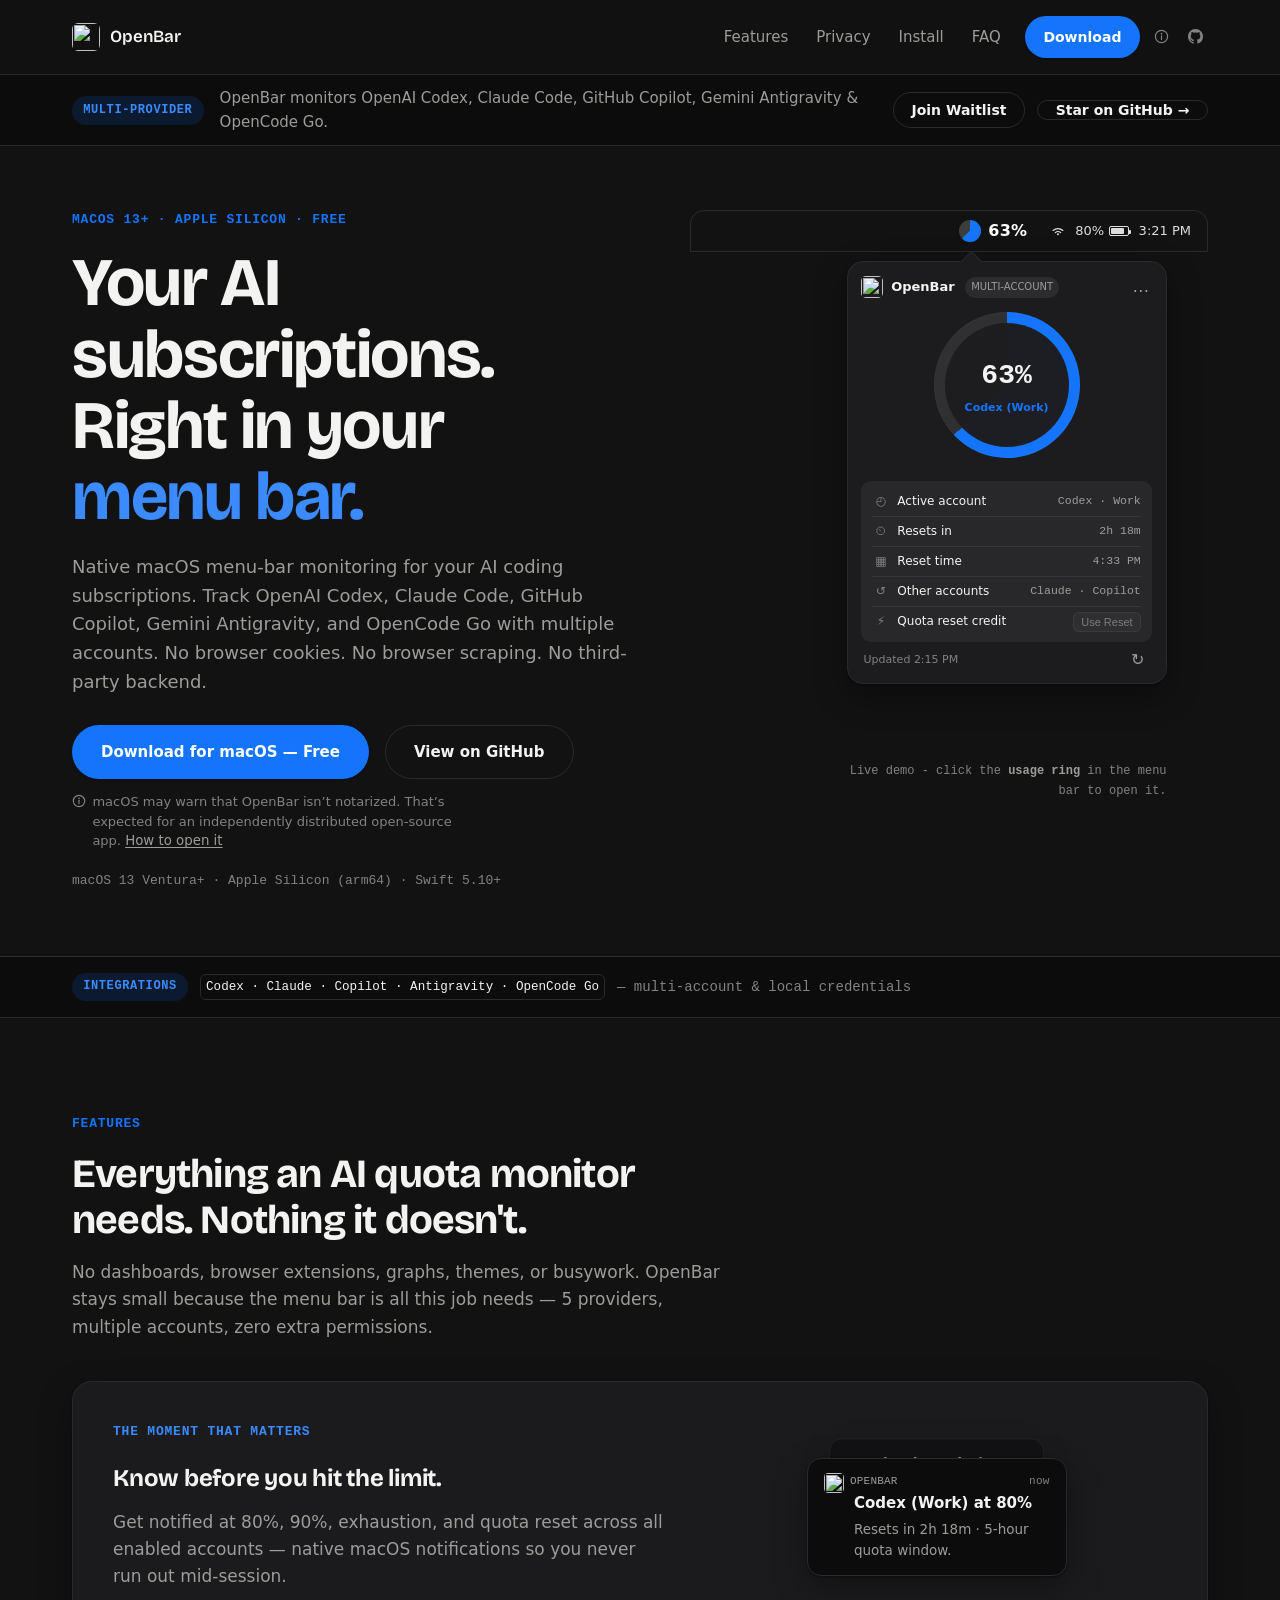
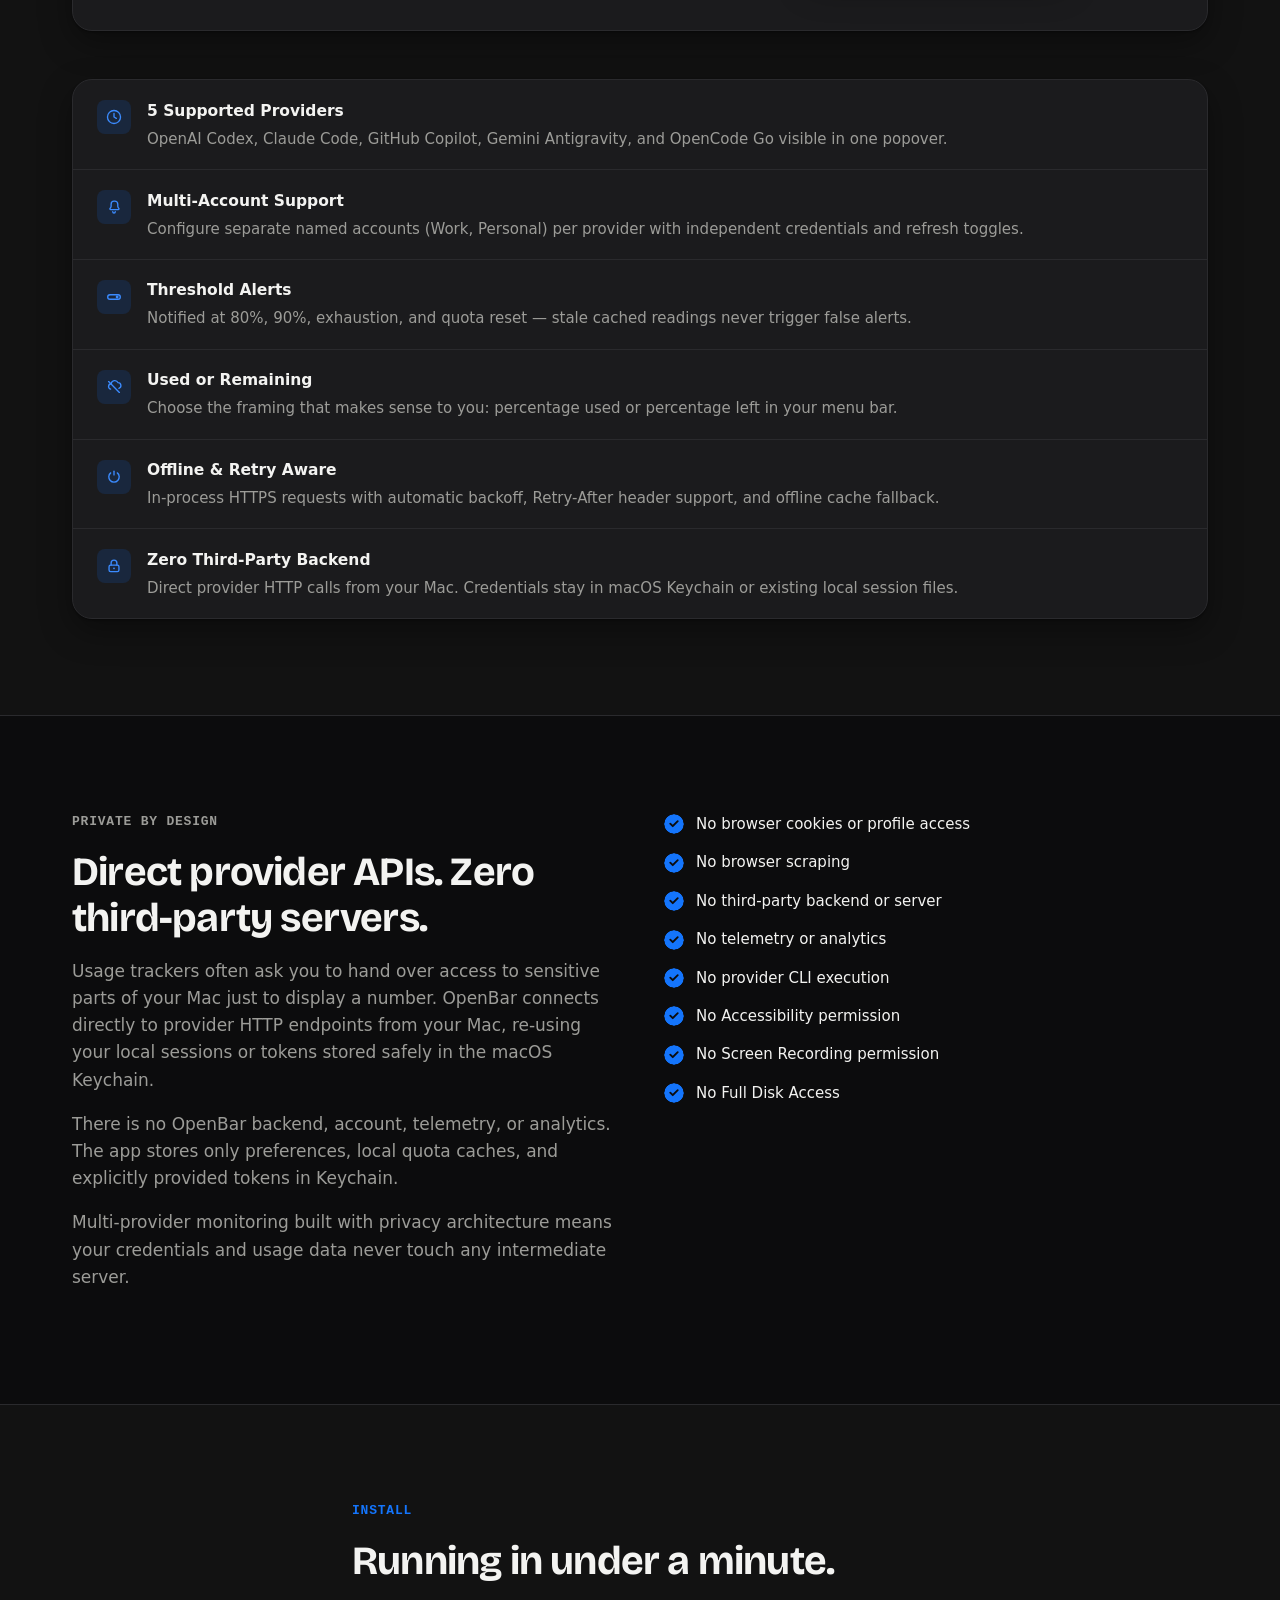
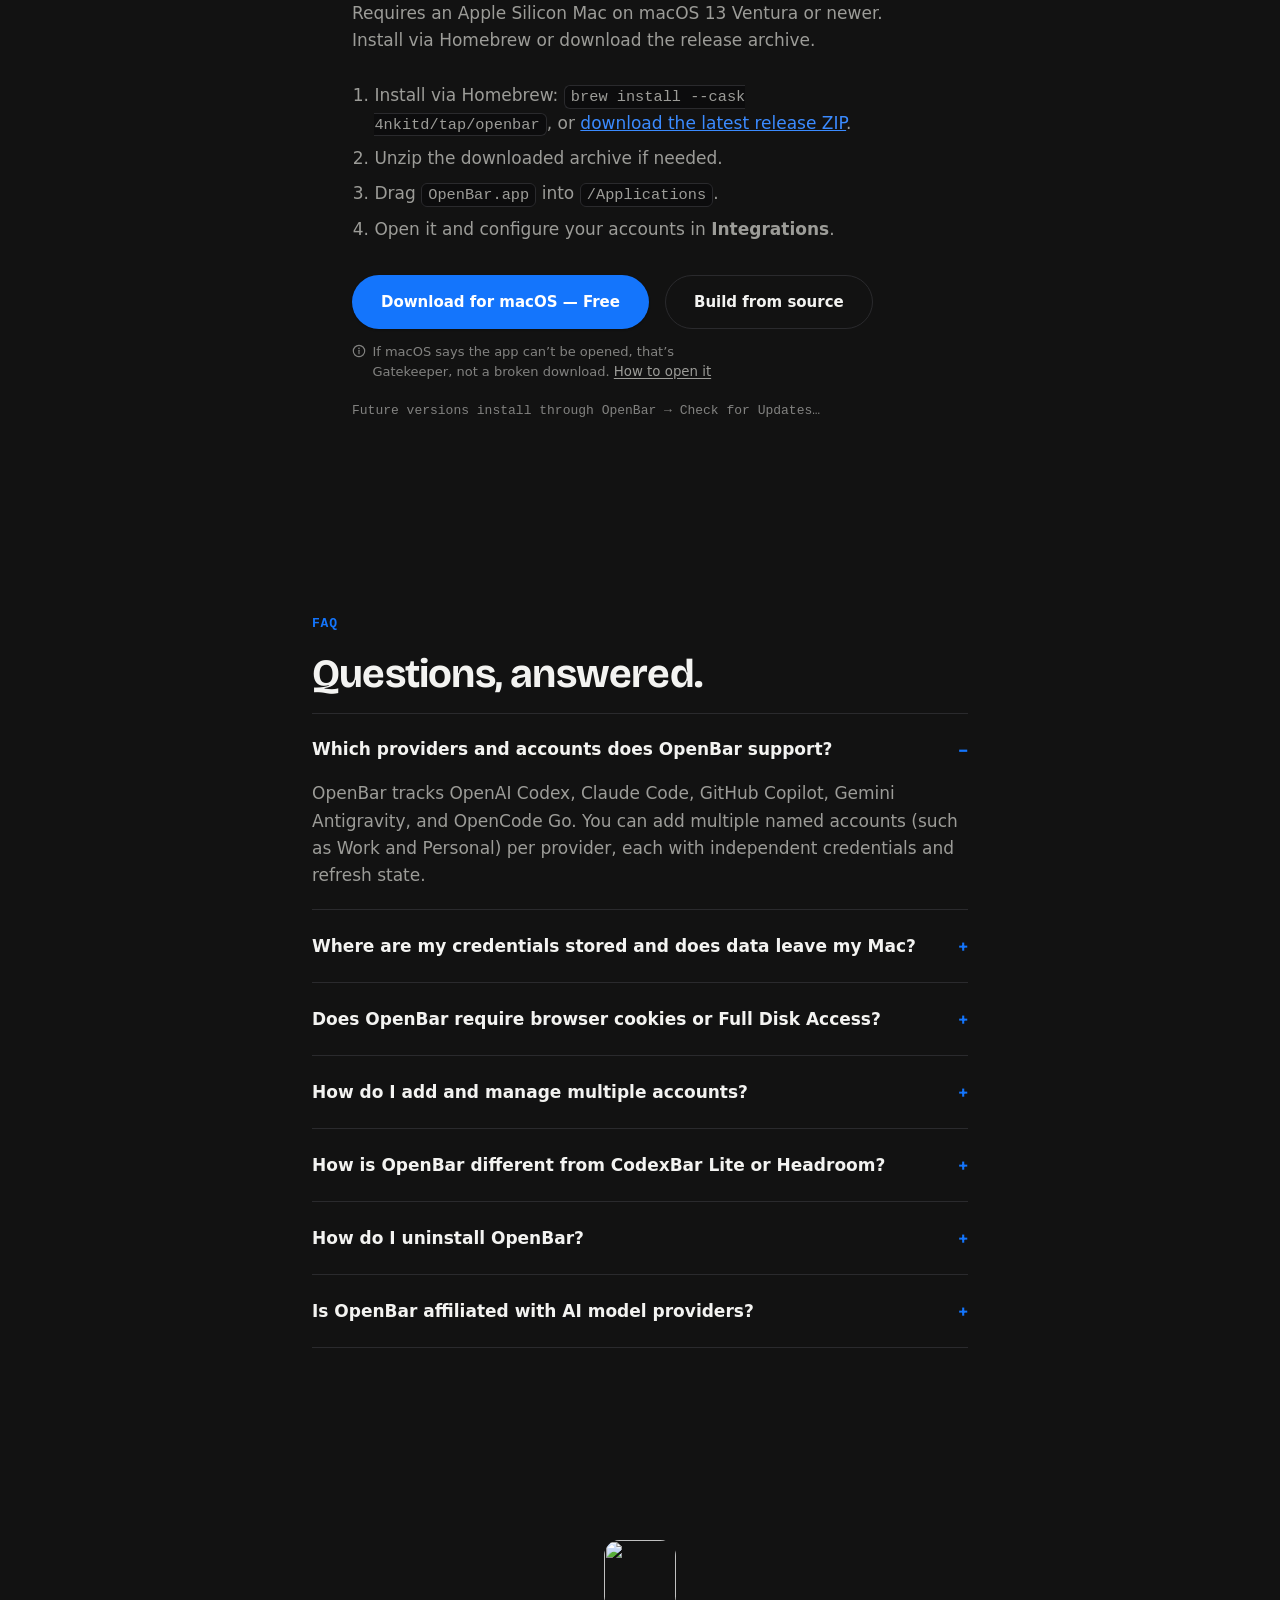
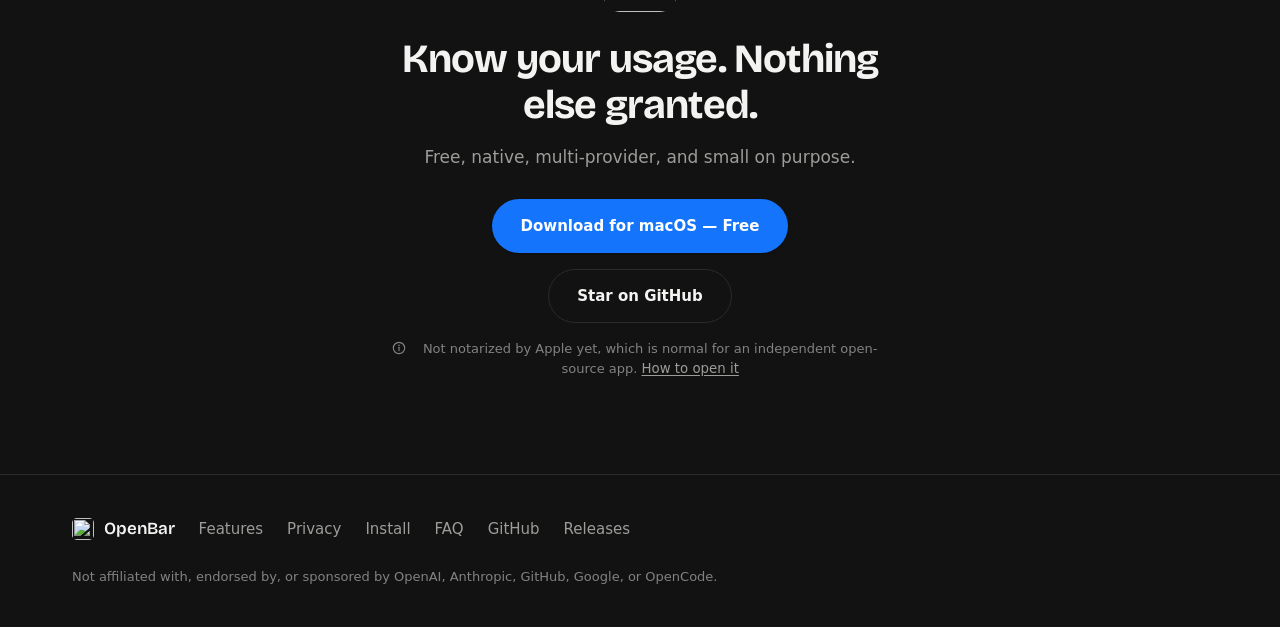
==== commit 5aa2996e: "docs: rebrand website to OpenBar, update screenshots, and remove Umami analytics" ====
--- a/docs/index.html
+++ b/docs/index.html
@@ -47,7 +47,6 @@
   <link rel="preconnect" href="https://fonts.gstatic.com" crossorigin>
   <link href="https://fonts.googleapis.com/css2?family=Bricolage+Grotesque:opsz,wght@12..96,500..800&display=swap" rel="stylesheet">
   <link rel="stylesheet" href="styles.css">
-  <script defer src="https://cloud.umami.is/script.js" data-website-id="4650122d-258b-450f-aeaf-46cf3cff7531"></script>
   <script type="application/ld+json">
   {
     "@context": "https://schema.org",
@@ -100,7 +99,7 @@
         <a href="#faq">FAQ</a>
       </nav>
       <span class="nav-download">
-        <a class="btn btn-primary btn-small" href="https://github.com/4nkitd/openbar/releases/download/v0.1.0/OpenBar-0.1.0-macos-arm64.zip" target="_blank" rel="noopener noreferrer" data-umami-event="download" data-umami-event-position="nav">Download</a>
+        <a class="btn btn-primary btn-small" href="https://github.com/4nkitd/openbar/releases/download/v0.1.0/OpenBar-0.1.0-macos-arm64.zip" target="_blank" rel="noopener noreferrer">Download</a>
         <button type="button" class="install-help-trigger install-help-icon" aria-label="How to open OpenBar if macOS blocks it">
           <svg viewBox="0 0 16 16" width="15" height="15" fill="none"><circle cx="8" cy="8" r="6.5" stroke="currentColor" stroke-width="1.3"/><path d="M8 7.2v4" stroke="currentColor" stroke-width="1.3" stroke-linecap="round"/><circle cx="8" cy="5" r="0.9" fill="currentColor"/></svg>
         </button>
@@ -116,8 +115,8 @@
       <span class="badge">Multi-Provider</span>
       <p class="announce-text"><span class="announce-text-long">OpenBar monitors OpenAI Codex, Claude Code, GitHub Copilot, Gemini Antigravity &amp; OpenCode Go.</span><span class="announce-text-short">Multi-account AI subscription monitoring &rarr;</span></p>
       <div class="announce-ctas">
-        <button type="button" class="btn btn-ghost btn-small announce-waitlist-btn" id="waitlist-toggle" aria-expanded="false" aria-controls="waitlist-panel" data-umami-event="waitlist-toggle">Join Waitlist</button>
-        <a class="announce-ph-link" href="https://github.com/4nkitd/openbar" target="_blank" rel="noopener noreferrer" data-umami-event="github-click" aria-label="OpenBar on GitHub">
+        <button type="button" class="btn btn-ghost btn-small announce-waitlist-btn" id="waitlist-toggle" aria-expanded="false" aria-controls="waitlist-panel">Join Waitlist</button>
+        <a class="announce-ph-link" href="https://github.com/4nkitd/openbar" target="_blank" rel="noopener noreferrer" aria-label="OpenBar on GitHub">
           <span class="btn btn-ghost btn-small">Star on GitHub &rarr;</span>
         </a>
       </div>
@@ -144,8 +143,8 @@
           <h1 class="display">Your AI subscriptions.<br>Right in your<br><span class="accent-text">menu bar.</span></h1>
           <p class="hero-sub">Native macOS menu-bar monitoring for your AI coding subscriptions. Track OpenAI Codex, Claude Code, GitHub Copilot, Gemini Antigravity, and OpenCode Go with multiple accounts. No browser cookies. No browser scraping. No third-party backend.</p>
           <div class="cta-row">
-            <a class="btn btn-primary" href="https://github.com/4nkitd/openbar/releases/download/v0.1.0/OpenBar-0.1.0-macos-arm64.zip" target="_blank" rel="noopener noreferrer" data-umami-event="download" data-umami-event-position="hero">Download for macOS — Free</a>
-            <a class="btn btn-ghost" href="https://github.com/4nkitd/openbar" target="_blank" rel="noopener noreferrer" data-umami-event="github-click" data-umami-event-position="hero">View on GitHub</a>
+            <a class="btn btn-primary" href="https://github.com/4nkitd/openbar/releases/download/v0.1.0/OpenBar-0.1.0-macos-arm64.zip" target="_blank" rel="noopener noreferrer">Download for macOS — Free</a>
+            <a class="btn btn-ghost" href="https://github.com/4nkitd/openbar" target="_blank" rel="noopener noreferrer">View on GitHub</a>
           </div>
           <p class="install-notice">
             <svg viewBox="0 0 16 16" width="14" height="14" fill="none" aria-hidden="true"><circle cx="8" cy="8" r="6.5" stroke="currentColor" stroke-width="1.3"/><path d="M8 7.2v4" stroke="currentColor" stroke-width="1.3" stroke-linecap="round"/><circle cx="8" cy="5" r="0.9" fill="currentColor"/></svg>
@@ -373,14 +372,14 @@
         <h2 class="headline">Running in under a minute.</h2>
         <p class="section-sub">Requires an Apple Silicon Mac on macOS 13 Ventura or newer. Install via Homebrew or download the release archive.</p>
         <ol class="install-steps">
-          <li>Install via Homebrew: <code>brew install --cask 4nkitd/tap/openbar</code>, or <a href="https://github.com/4nkitd/openbar/releases/download/v0.1.0/OpenBar-0.1.0-macos-arm64.zip" target="_blank" rel="noopener noreferrer" data-umami-event="download" data-umami-event-position="install-steps">download the latest release ZIP</a>.</li>
+          <li>Install via Homebrew: <code>brew install --cask 4nkitd/tap/openbar</code>, or <a href="https://github.com/4nkitd/openbar/releases/download/v0.1.0/OpenBar-0.1.0-macos-arm64.zip" target="_blank" rel="noopener noreferrer">download the latest release ZIP</a>.</li>
           <li>Unzip the downloaded archive if needed.</li>
           <li>Drag <code>OpenBar.app</code> into <code>/Applications</code>.</li>
           <li>Open it and configure your accounts in <strong>Integrations</strong>.</li>
         </ol>
         <div class="cta-row">
-          <a class="btn btn-primary" href="https://github.com/4nkitd/openbar/releases/download/v0.1.0/OpenBar-0.1.0-macos-arm64.zip" target="_blank" rel="noopener noreferrer" data-umami-event="download" data-umami-event-position="install">Download for macOS — Free</a>
-          <a class="btn btn-ghost" href="https://github.com/4nkitd/openbar#build-and-run" target="_blank" rel="noopener noreferrer" data-umami-event="github-click" data-umami-event-position="build-from-source">Build from source</a>
+          <a class="btn btn-primary" href="https://github.com/4nkitd/openbar/releases/download/v0.1.0/OpenBar-0.1.0-macos-arm64.zip" target="_blank" rel="noopener noreferrer">Download for macOS — Free</a>
+          <a class="btn btn-ghost" href="https://github.com/4nkitd/openbar#build-and-run" target="_blank" rel="noopener noreferrer">Build from source</a>
         </div>
         <p class="install-notice">
           <svg viewBox="0 0 16 16" width="14" height="14" fill="none" aria-hidden="true"><circle cx="8" cy="8" r="6.5" stroke="currentColor" stroke-width="1.3"/><path d="M8 7.2v4" stroke="currentColor" stroke-width="1.3" stroke-linecap="round"/><circle cx="8" cy="5" r="0.9" fill="currentColor"/></svg>
@@ -433,8 +432,8 @@
         <h2 class="headline">Know your usage. Nothing else granted.</h2>
         <p class="section-sub">Free, native, multi-provider, and small on purpose.</p>
         <div class="cta-row cta-row-center">
-          <a class="btn btn-primary" href="https://github.com/4nkitd/openbar/releases/download/v0.1.0/OpenBar-0.1.0-macos-arm64.zip" target="_blank" rel="noopener noreferrer" data-umami-event="download" data-umami-event-position="closing">Download for macOS — Free</a>
-          <a class="btn btn-ghost" href="https://github.com/4nkitd/openbar" target="_blank" rel="noopener noreferrer" data-umami-event="github-click" data-umami-event-position="closing">Star on GitHub</a>
+          <a class="btn btn-primary" href="https://github.com/4nkitd/openbar/releases/download/v0.1.0/OpenBar-0.1.0-macos-arm64.zip" target="_blank" rel="noopener noreferrer">Download for macOS — Free</a>
+          <a class="btn btn-ghost" href="https://github.com/4nkitd/openbar" target="_blank" rel="noopener noreferrer">Star on GitHub</a>
         </div>
         <p class="install-notice install-notice-center">
           <svg viewBox="0 0 16 16" width="14" height="14" fill="none" aria-hidden="true"><circle cx="8" cy="8" r="6.5" stroke="currentColor" stroke-width="1.3"/><path d="M8 7.2v4" stroke="currentColor" stroke-width="1.3" stroke-linecap="round"/><circle cx="8" cy="5" r="0.9" fill="currentColor"/></svg>
@@ -459,7 +458,7 @@
         <a href="https://github.com/4nkitd/openbar" target="_blank" rel="noopener noreferrer">GitHub</a>
         <a href="https://github.com/4nkitd/openbar/releases" target="_blank" rel="noopener noreferrer">Releases</a>
       </nav>
-      <p class="footer-disclaimer">Not affiliated with, endorsed by, or sponsored by OpenAI, Anthropic, GitHub, Google, or OpenCode. Site analytics by cookieless <a href="https://umami.is" target="_blank" rel="noopener noreferrer">Umami</a> — the app itself has none.</p>
+      <p class="footer-disclaimer">Not affiliated with, endorsed by, or sponsored by OpenAI, Anthropic, GitHub, Google, or OpenCode.</p>
     </div>
   </footer>
 
@@ -963,44 +962,5 @@
       }
     })();
   </script>
-  <script>
-    (function () {
-      function track(name, data) {
-        if (window.umami) window.umami.track(name, data);
-      }
-
-      // Scroll depth: fire once per section per pageview
-      var seen = {};
-      var sections = document.querySelectorAll('#features, #private, #install, #faq, .closing');
-      var sectionObserver = new IntersectionObserver(function (entries) {
-        entries.forEach(function (entry) {
-          if (!entry.isIntersecting) return;
-          var id = entry.target.id || 'closing';
-          if (seen[id]) return;
-          seen[id] = true;
-          track('section-view', { section: id });
-        });
-      }, { threshold: 0.3 });
-      sections.forEach(function (s) { sectionObserver.observe(s); });
-
-      // Live demo engagement (first click only)
-      var demoToggle = document.getElementById('demo-menubar-toggle');
-      var demoTracked = false;
-      if (demoToggle) {
-        demoToggle.addEventListener('click', function () {
-          if (demoTracked) return;
-          demoTracked = true;
-          track('demo-interact');
-        });
-      }
-
-      // Gatekeeper help modal opens
-      document.querySelectorAll('.install-help-trigger').forEach(function (trigger) {
-        trigger.addEventListener('click', function () {
-          track('gatekeeper-help-open');
-        });
-      });
-    })();
-  </script>
 </body>
 </html>
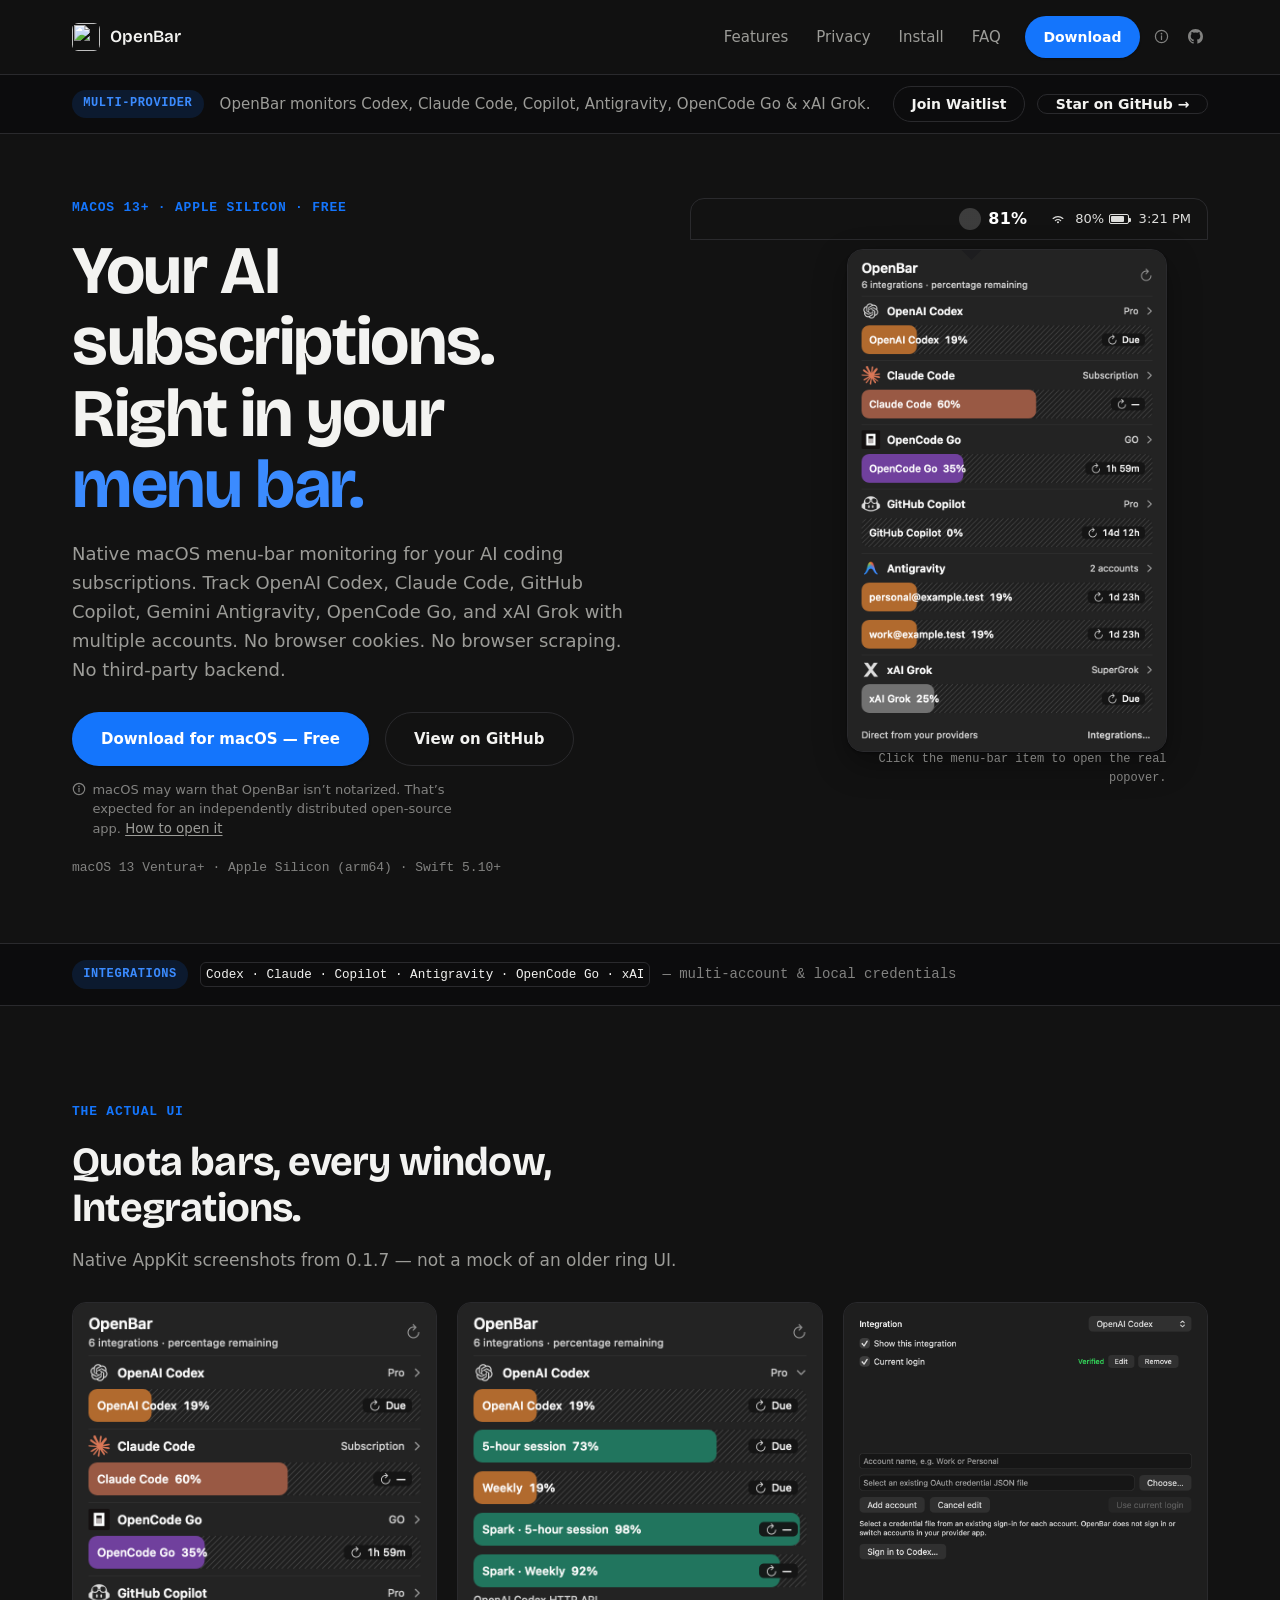
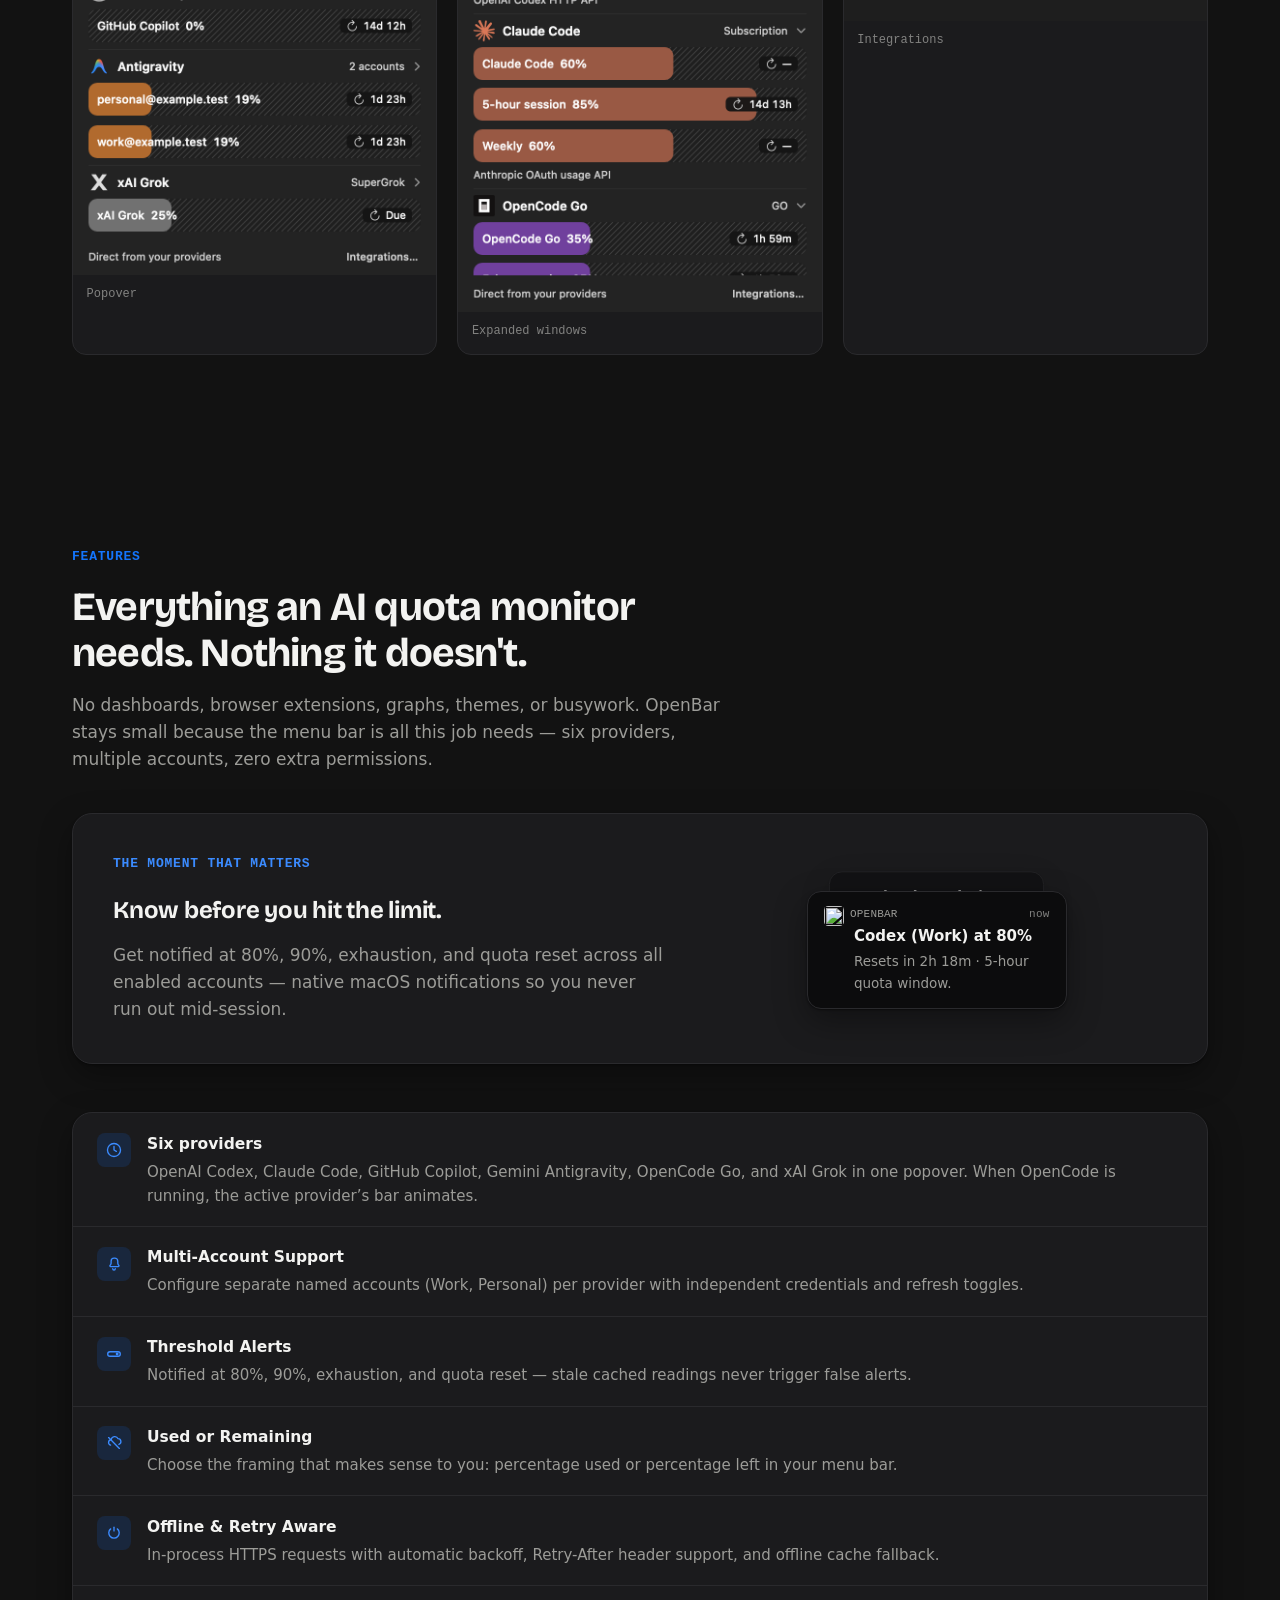
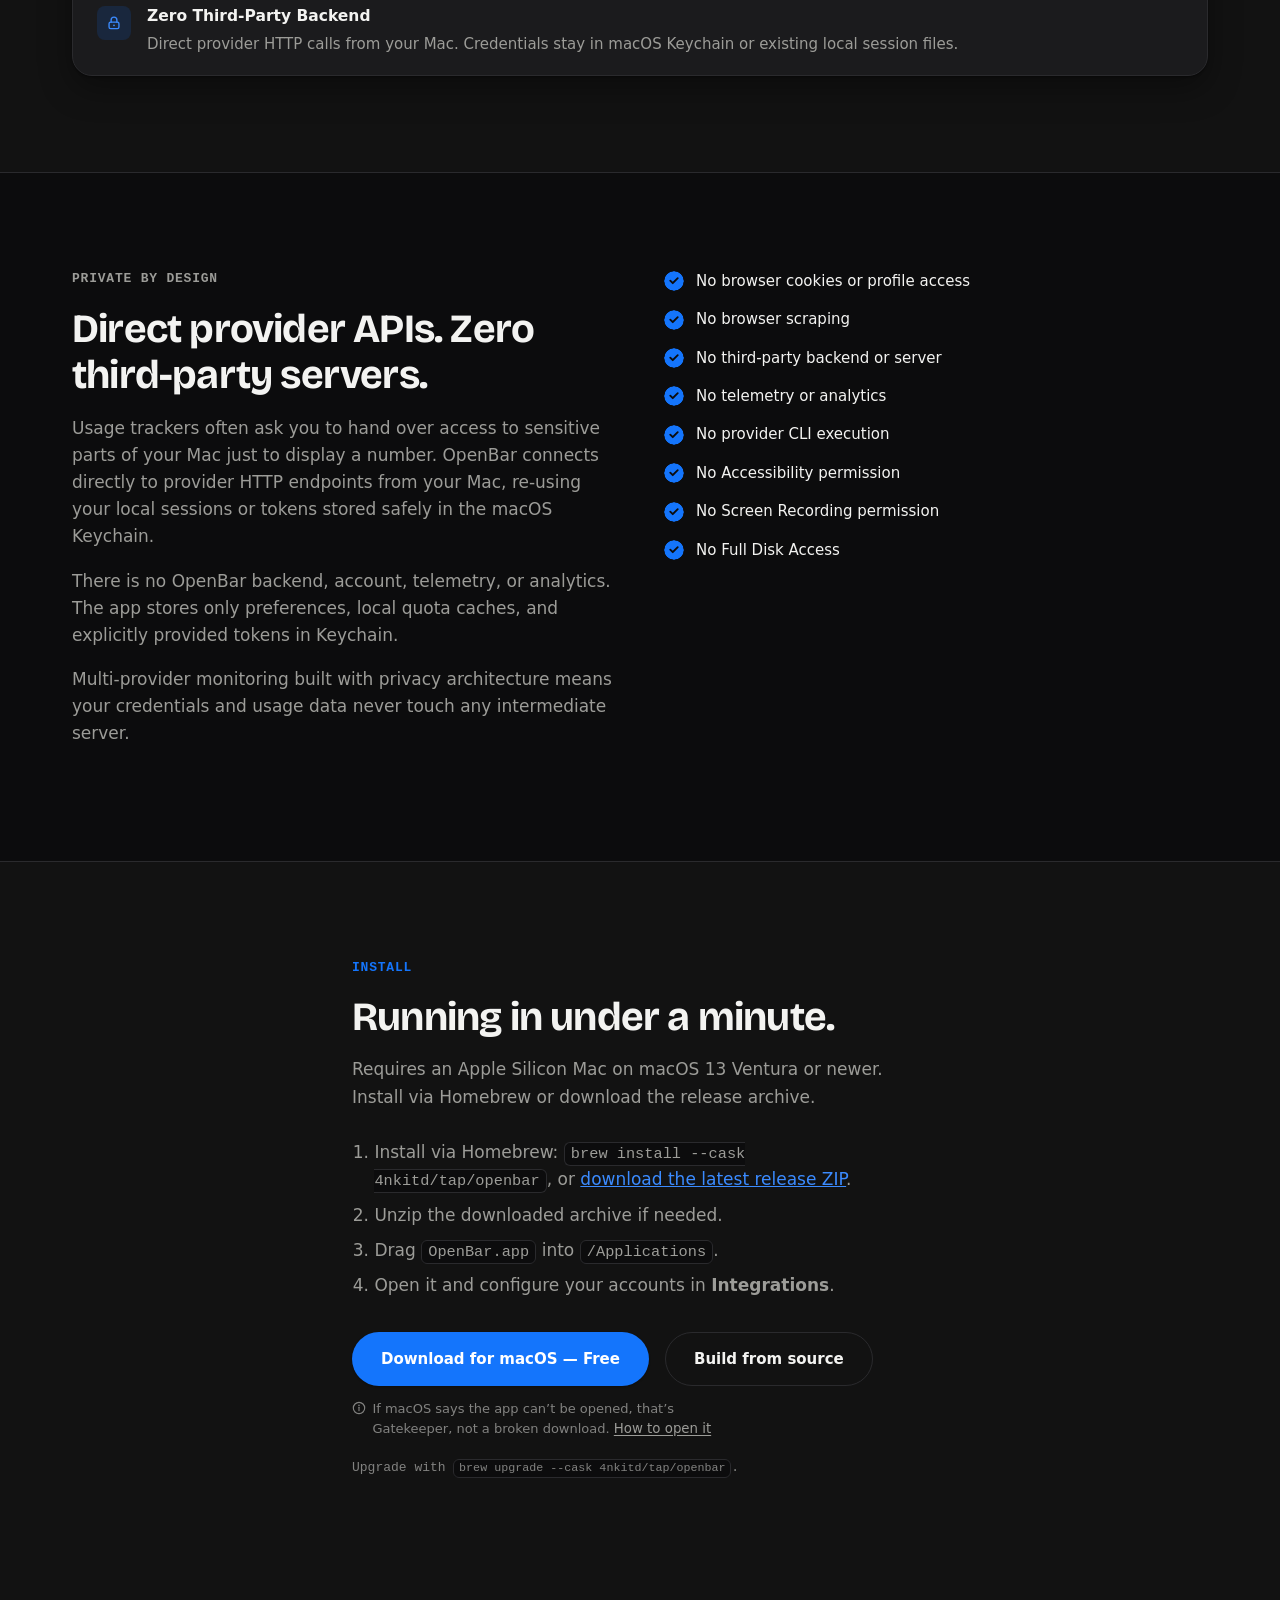
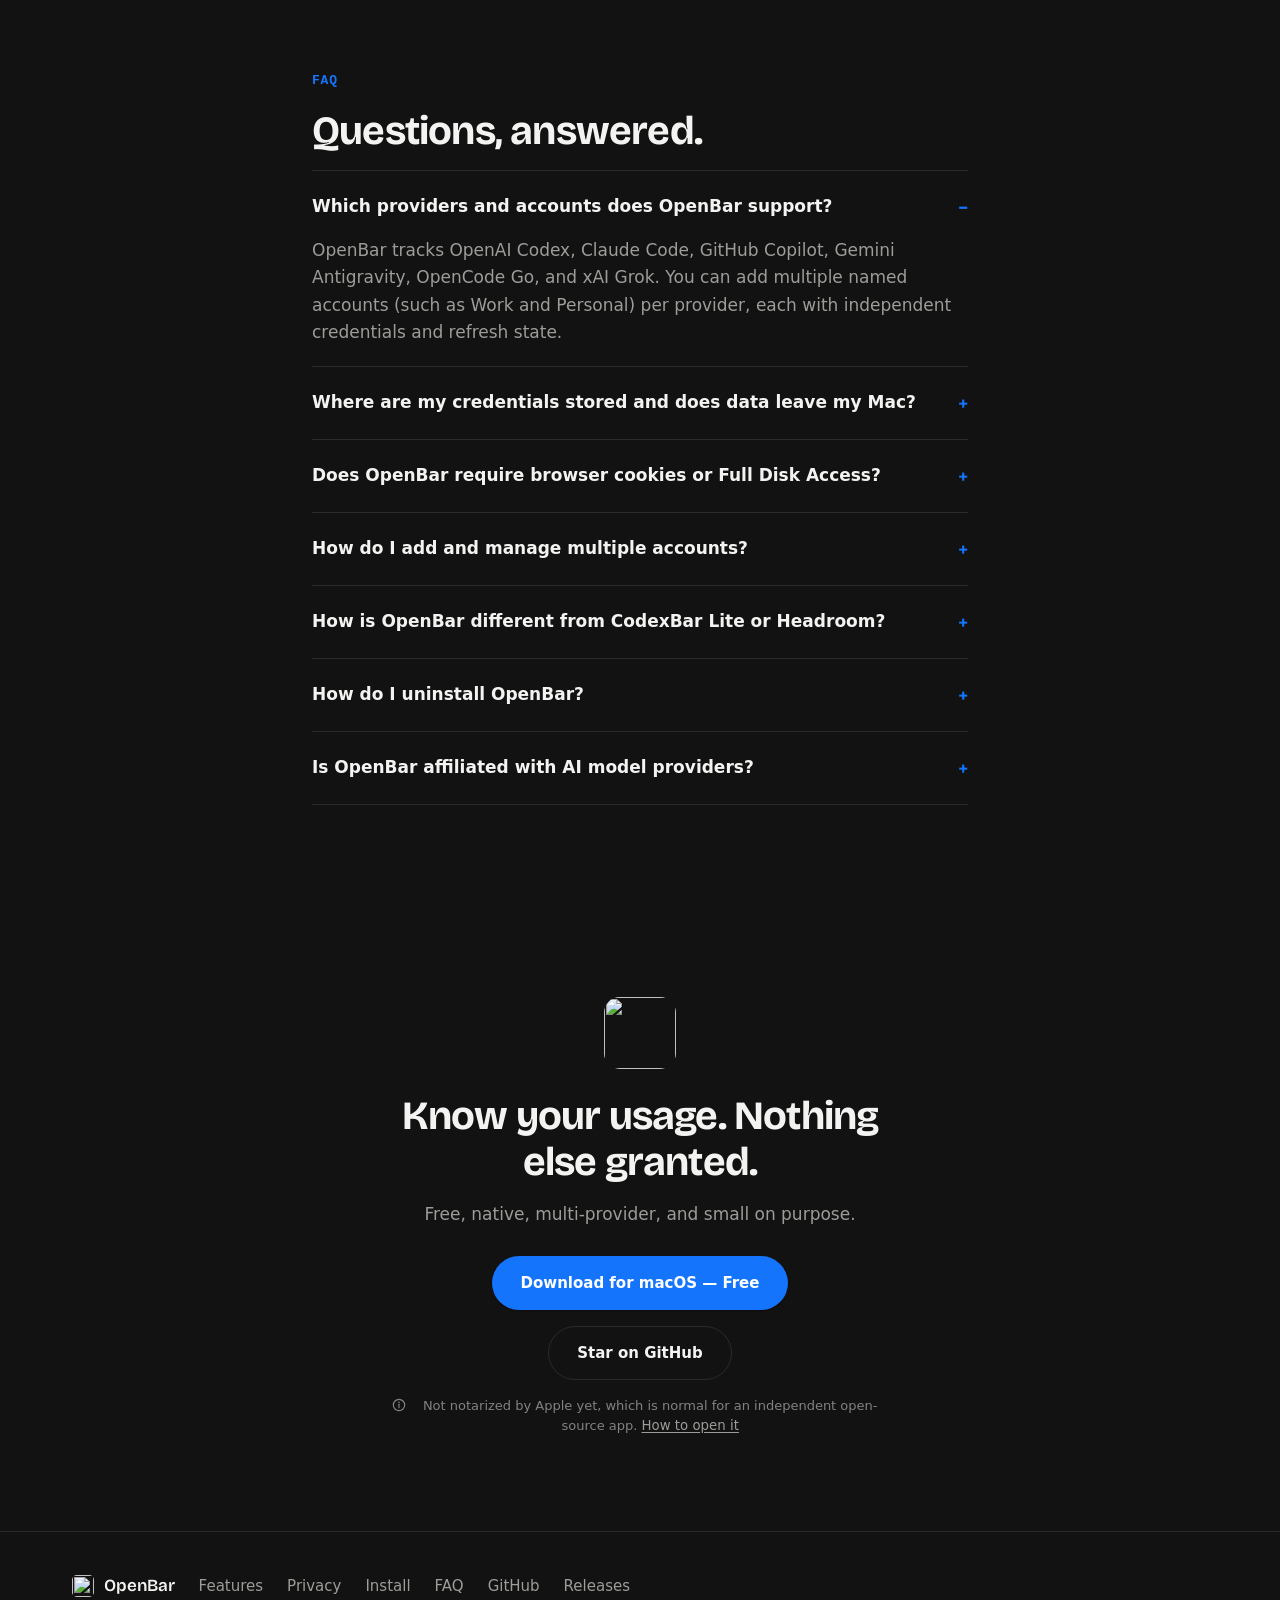
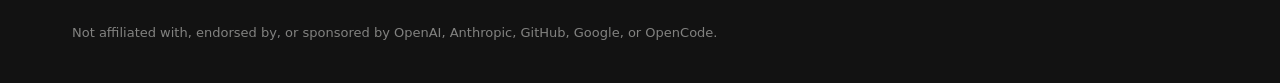
==== commit f25e0108: "docs(release): refresh screenshots and site for v0.1.7 Replace stale ring-UI shots with current Limi" ====
--- a/docs/index.html
+++ b/docs/index.html
@@ -23,7 +23,7 @@
   <meta charset="utf-8">
   <meta name="viewport" content="width=device-width, initial-scale=1">
   <title>OpenBar — Free &amp; Native AI Subscription Monitor for macOS</title>
-  <meta name="description" content="Free and native macOS menu-bar monitoring for OpenAI Codex, Claude Code, GitHub Copilot, Gemini Antigravity, and OpenCode Go subscriptions. Multiple accounts, rate limits, and reset times in one place. No third-party backend.">
+  <meta name="description" content="Free and native macOS menu-bar monitoring for OpenAI Codex, Claude Code, GitHub Copilot, Gemini Antigravity, OpenCode Go, and xAI Grok. Multiple accounts, rate limits, and reset times in one place. No third-party backend.">
   <meta name="author" content="4nkitd">
   <meta name="theme-color" content="#121212">
   <link rel="canonical" href="https://4nkitd.github.io/openbar/">
@@ -34,14 +34,14 @@
   <meta property="og:site_name" content="OpenBar">
   <meta property="og:url" content="https://4nkitd.github.io/openbar/">
   <meta property="og:title" content="OpenBar — Free &amp; Native AI Subscription Monitor for macOS">
-  <meta property="og:description" content="Free and native macOS menu-bar monitoring for OpenAI Codex, Claude Code, GitHub Copilot, Gemini Antigravity, and OpenCode Go subscriptions. Multiple accounts, rate limits, and reset times in one place. No third-party backend.">
+  <meta property="og:description" content="Free and native macOS menu-bar monitoring for OpenAI Codex, Claude Code, GitHub Copilot, Gemini Antigravity, OpenCode Go, and xAI Grok. Multiple accounts, rate limits, and reset times in one place. No third-party backend.">
   <meta property="og:image" content="https://4nkitd.github.io/openbar/assets/og-card.jpg">
   <meta property="og:image:width" content="1200">
   <meta property="og:image:height" content="630">
-  <meta property="og:image:alt" content="OpenBar usage popover showing progress ring, multi-provider accounts, and reset details">
+  <meta property="og:image:alt" content="OpenBar usage popover showing provider-colored quota bars, reset times, and multiple accounts">
   <meta name="twitter:card" content="summary_large_image">
   <meta name="twitter:title" content="OpenBar — Free &amp; Native AI Subscription Monitor for macOS">
-  <meta name="twitter:description" content="Free and native macOS menu-bar monitoring for OpenAI Codex, Claude Code, GitHub Copilot, Gemini Antigravity, and OpenCode Go subscriptions. Multiple accounts, rate limits, and reset times in one place. No third-party backend.">
+  <meta name="twitter:description" content="Free and native macOS menu-bar monitoring for OpenAI Codex, Claude Code, GitHub Copilot, Gemini Antigravity, OpenCode Go, and xAI Grok. Multiple accounts, rate limits, and reset times in one place. No third-party backend.">
   <meta name="twitter:image" content="https://4nkitd.github.io/openbar/assets/og-card.jpg">
   <link rel="preconnect" href="https://fonts.googleapis.com">
   <link rel="preconnect" href="https://fonts.gstatic.com" crossorigin>
@@ -66,11 +66,11 @@
     "applicationCategory": "DeveloperApplication",
     "operatingSystem": "macOS 13.0 or later",
     "processorRequirements": "Apple Silicon (arm64)",
-    "softwareVersion": "0.1.0",
-    "downloadUrl": "https://github.com/4nkitd/openbar/releases/download/v0.1.0/OpenBar-0.1.0-macos-arm64.zip",
+    "softwareVersion": "0.1.7",
+    "downloadUrl": "https://github.com/4nkitd/openbar/releases/download/v0.1.7/OpenBar-0.1.7-macos-arm64.zip",
     "installUrl": "https://github.com/4nkitd/openbar/releases",
     "image": "https://4nkitd.github.io/openbar/assets/icon-256.png",
-    "screenshot": "https://4nkitd.github.io/openbar/assets/screenshots/dropdown.png",
+    "screenshot": "https://4nkitd.github.io/openbar/assets/screenshots/popover-dark.png",
     "offers": {
       "@type": "Offer",
       "price": "0",
@@ -99,7 +99,7 @@
         <a href="#faq">FAQ</a>
       </nav>
       <span class="nav-download">
-        <a class="btn btn-primary btn-small" href="https://github.com/4nkitd/openbar/releases/download/v0.1.0/OpenBar-0.1.0-macos-arm64.zip" target="_blank" rel="noopener noreferrer">Download</a>
+        <a class="btn btn-primary btn-small" href="https://github.com/4nkitd/openbar/releases/download/v0.1.7/OpenBar-0.1.7-macos-arm64.zip" target="_blank" rel="noopener noreferrer">Download</a>
         <button type="button" class="install-help-trigger install-help-icon" aria-label="How to open OpenBar if macOS blocks it">
           <svg viewBox="0 0 16 16" width="15" height="15" fill="none"><circle cx="8" cy="8" r="6.5" stroke="currentColor" stroke-width="1.3"/><path d="M8 7.2v4" stroke="currentColor" stroke-width="1.3" stroke-linecap="round"/><circle cx="8" cy="5" r="0.9" fill="currentColor"/></svg>
         </button>
@@ -113,7 +113,7 @@
   <section class="announce" aria-label="Product announcement">
     <div class="wrap announce-inner">
       <span class="badge">Multi-Provider</span>
-      <p class="announce-text"><span class="announce-text-long">OpenBar monitors OpenAI Codex, Claude Code, GitHub Copilot, Gemini Antigravity &amp; OpenCode Go.</span><span class="announce-text-short">Multi-account AI subscription monitoring &rarr;</span></p>
+      <p class="announce-text"><span class="announce-text-long">OpenBar monitors Codex, Claude Code, Copilot, Antigravity, OpenCode Go &amp; xAI Grok.</span><span class="announce-text-short">Multi-account AI subscription monitoring &rarr;</span></p>
       <div class="announce-ctas">
         <button type="button" class="btn btn-ghost btn-small announce-waitlist-btn" id="waitlist-toggle" aria-expanded="false" aria-controls="waitlist-panel">Join Waitlist</button>
         <a class="announce-ph-link" href="https://github.com/4nkitd/openbar" target="_blank" rel="noopener noreferrer" aria-label="OpenBar on GitHub">
@@ -141,9 +141,9 @@
         <div class="hero-copy">
           <p class="eyebrow">macOS 13+ &middot; Apple Silicon &middot; Free</p>
           <h1 class="display">Your AI subscriptions.<br>Right in your<br><span class="accent-text">menu bar.</span></h1>
-          <p class="hero-sub">Native macOS menu-bar monitoring for your AI coding subscriptions. Track OpenAI Codex, Claude Code, GitHub Copilot, Gemini Antigravity, and OpenCode Go with multiple accounts. No browser cookies. No browser scraping. No third-party backend.</p>
+          <p class="hero-sub">Native macOS menu-bar monitoring for your AI coding subscriptions. Track OpenAI Codex, Claude Code, GitHub Copilot, Gemini Antigravity, OpenCode Go, and xAI Grok with multiple accounts. No browser cookies. No browser scraping. No third-party backend.</p>
           <div class="cta-row">
-            <a class="btn btn-primary" href="https://github.com/4nkitd/openbar/releases/download/v0.1.0/OpenBar-0.1.0-macos-arm64.zip" target="_blank" rel="noopener noreferrer">Download for macOS — Free</a>
+            <a class="btn btn-primary" href="https://github.com/4nkitd/openbar/releases/download/v0.1.7/OpenBar-0.1.7-macos-arm64.zip" target="_blank" rel="noopener noreferrer">Download for macOS — Free</a>
             <a class="btn btn-ghost" href="https://github.com/4nkitd/openbar" target="_blank" rel="noopener noreferrer">View on GitHub</a>
           </div>
           <p class="install-notice">
@@ -154,12 +154,12 @@
         </div>
 
         <div class="hero-visual">
-          <div class="demo" id="usage-demo" role="group" aria-label="Live demonstration of the OpenBar blue status ring and 63% menu bar label with the usage popover open">
+          <div class="demo" id="usage-demo" role="group" aria-label="OpenBar menu bar with the usage popover open">
             <div class="demo-menubar">
               <button type="button" class="demo-menuitem" id="demo-menubar-toggle" aria-expanded="false" aria-controls="demo-dropdown">
                 <span class="demo-status-ring" id="demo-status-ring" aria-hidden="true"><img class="demo-status-core" src="assets/icon-32.png" alt=""></span>
-                <span class="demo-status-percent" id="demo-status-percent" aria-hidden="true">63%</span>
-                <span class="sr-only" id="demo-status-label">Open OpenBar, 63% used</span>
+                <span class="demo-status-percent" id="demo-status-percent" aria-hidden="true">81%</span>
+                <span class="sr-only" id="demo-status-label">Open OpenBar, 81% remaining</span>
               </button>
               <span class="demo-sysicons" aria-hidden="true">
                 <svg viewBox="0 0 16 12" width="16" height="12" fill="none"><path d="M8 10.2a1 1 0 1 1 0-2 1 1 0 0 1 0 2Zm-3.1-3a4.4 4.4 0 0 1 6.2 0 .6.6 0 0 1-.85.85 3.2 3.2 0 0 0-4.5 0 .6.6 0 0 1-.85-.85Zm-2.15-2.15a7.6 7.6 0 0 1 10.5 0 .6.6 0 1 1-.83.87 6.4 6.4 0 0 0-8.84 0 .6.6 0 0 1-.83-.87Z" fill="currentColor"/></svg>
@@ -171,36 +171,11 @@
               </span>
             </div>
 
-            <div class="demo-dropdown" id="demo-dropdown" hidden>
-              <div class="demo-popover-head">
-                <img src="assets/icon-32.png" width="22" height="22" alt="">
-                <span class="demo-title">OpenBar</span>
-                <span class="demo-plus">MULTI-ACCOUNT</span>
-                <button type="button" class="demo-overflow" id="demo-overflow" aria-expanded="false" aria-controls="demo-actions" aria-label="Open actions menu">&#8230;</button>
-              </div>
-              <div class="demo-ring-wrap">
-                <div class="demo-usage-ring" id="demo-usage-ring" role="progressbar" aria-label="Primary usage" aria-valuemin="0" aria-valuemax="100" aria-valuenow="63">
-                  <div class="demo-ring-inner"><strong id="demo-percent">0%</strong><span id="demo-mode">Codex (Work)</span></div>
-                </div>
-              </div>
-              <div class="demo-native-group">
-                <div class="demo-info-row"><span class="demo-row-icon">&#9716;</span><span>Active account</span><strong>Codex &middot; Work</strong></div>
-                <div class="demo-info-row"><span class="demo-row-icon">&#9202;</span><span>Resets in</span><strong id="demo-resets-in">2h 18m</strong></div>
-                <div class="demo-info-row"><span class="demo-row-icon">&#9638;</span><span>Reset time</span><strong id="demo-reset-time">4:33 PM</strong></div>
-                <div class="demo-info-row"><span class="demo-row-icon">&#8634;</span><span>Other accounts</span><strong id="demo-credits">Claude &middot; Copilot</strong></div>
-                <div class="demo-info-row demo-reset-row"><span class="demo-row-icon">&#9889;</span><span>Quota reset credit</span><button type="button" id="demo-use-reset" disabled>Use Reset</button></div>
-              </div>
-              <div class="demo-warning" id="demo-warning" hidden>Primary quota window exhausted. Active account fallback available.</div>
-              <div class="demo-footer"><span>Updated <span id="demo-time">2:15 PM</span></span><button type="button" id="demo-refresh" aria-label="Refresh usage">&#8635;</button></div>
-              <div class="demo-actions" id="demo-actions" hidden>
-                <button type="button" id="demo-menu-refresh">Refresh <kbd>&#8984;R</kbd></button>
-                <button type="button" id="demo-preferences">Settings&hellip; <kbd>&#8984;,</kbd></button>
-                <button type="button" id="demo-checkupdates">Check for Updates&hellip;</button>
-                <button type="button" id="demo-quit">Quit OpenBar <kbd>&#8984;Q</kbd></button>
-              </div>
+            <div class="demo-dropdown demo-dropdown-shot" id="demo-dropdown" hidden>
+              <img class="demo-shot" src="assets/screenshots/popover-dark.png" width="752" height="1200" alt="OpenBar popover with Codex, Claude Code, OpenCode Go, GitHub Copilot, Antigravity, and xAI Grok quota bars">
             </div>
           </div>
-          <p class="demo-caption">Live demo - click the <strong>usage ring</strong> in the menu bar to open it.</p>
+          <p class="demo-caption">Click the menu-bar item to open the real popover.</p>
 
           <div class="win-overlay" id="prefs-window" hidden role="dialog" aria-modal="true" aria-labelledby="prefs-title" tabindex="-1">
             <div class="win win-prefs win-settings">
@@ -220,16 +195,16 @@
                 <section class="settings-pane" data-settings-pane="general">
                   <div class="settings-section"><h3><span>&#9673;</span> Startup</h3><div class="settings-group"><div class="settings-row"><span>Launch OpenBar at login</span><span class="settings-switch is-on"></span></div></div><p>OpenBar opens automatically when you log in to your Mac.</p></div>
                   <div class="settings-section"><h3><span>&#9684;</span> Usage</h3><div class="settings-group"><div class="settings-row"><span>Refresh interval</span><span class="win-select">5 minutes &#8964;</span></div><label class="settings-choice"><span class="settings-radio is-on"></span>Percentage used</label><label class="settings-choice"><span class="settings-radio"></span>Percentage remaining</label></div><p>How often quotas are fetched, and what the menu bar summary shows.</p></div>
-                  <div class="settings-section"><h3><span>&#8635;</span> Updates</h3><div class="settings-group"><div class="settings-row"><span>Automatically check for updates</span><span class="settings-switch is-on"></span></div></div><p>New versions are checked via Sparkle.</p></div>
+                  <div class="settings-section"><h3><span>&#8635;</span> Updates</h3><div class="settings-group"><div class="settings-row"><span>Automatically check for updates</span><span class="settings-switch"></span></div></div><p>Sparkle updates stay off unless you ship your own feed. Homebrew is the supported upgrade path.</p></div>
                 </section>
                 <section class="settings-pane" data-settings-pane="integrations" hidden>
-                  <div class="settings-section"><h3><span>&#128273;</span> Account Integrations</h3><div class="settings-group"><div class="settings-row"><span>OpenAI Codex</span><strong>2 accounts (Work, Personal)</strong></div><div class="settings-row"><span>Claude Code</span><strong>1 account (Anthropic OAuth)</strong></div><div class="settings-row"><span>GitHub Copilot</span><strong>1 token (Keychain)</strong></div><div class="settings-row"><span>Gemini Antigravity</span><strong>1 account (Google Token)</strong></div><div class="settings-row"><span>OpenCode Go</span><strong>1 key (Keychain)</strong></div></div><p>Manage separate credentials and independent refresh state per account in Settings.</p></div>
+                  <div class="settings-section"><h3><span>&#128273;</span> Account Integrations</h3><div class="settings-group"><div class="settings-row"><span>OpenAI Codex</span><strong>2 accounts (Work, Personal)</strong></div><div class="settings-row"><span>Claude Code</span><strong>1 account (Anthropic OAuth)</strong></div><div class="settings-row"><span>GitHub Copilot</span><strong>1 token (Keychain)</strong></div><div class="settings-row"><span>Gemini Antigravity</span><strong>1 account (Google Token)</strong></div><div class="settings-row"><span>OpenCode Go</span><strong>1 key (Keychain)</strong></div><div class="settings-row"><span>xAI Grok</span><strong>1 account (OpenCode OAuth)</strong></div></div><p>Manage separate credentials and independent refresh state per account in Settings.</p></div>
                 </section>
                 <section class="settings-pane" data-settings-pane="notifications" hidden>
                   <div class="settings-section"><h3><span>&#128276;</span> Alerts</h3><div class="settings-group"><div class="settings-row"><span>Notify at 80% usage</span><span class="settings-switch is-on"></span></div><div class="settings-row"><span>Notify at 90% usage</span><span class="settings-switch is-on"></span></div><div class="settings-row"><span>Notify when exhausted</span><span class="settings-switch is-on"></span></div><div class="settings-row"><span>Notify when quotas reset</span><span class="settings-switch is-on"></span></div></div><p>OpenBar sends a macOS notification when any active account crosses a threshold.</p></div>
                 </section>
                 <section class="settings-pane" data-settings-pane="about" hidden>
-                  <div class="settings-section"><h3><span>&#9432;</span> About</h3><div class="settings-group"><div class="settings-about"><img src="assets/icon-256.png" width="48" height="48" alt=""><div><strong>OpenBar</strong><span>Version 0.1.0</span></div></div><div class="settings-row settings-row-actions"><a class="win-btn" href="https://github.com/4nkitd/openbar" target="_blank" rel="noopener noreferrer">View on GitHub</a><button type="button" class="win-btn" id="win-check-updates">Check for Updates&hellip;</button></div></div><p>Native macOS quota monitoring for your AI coding subscriptions. Multi-provider and multi-account support with zero third-party backend.</p></div>
+                  <div class="settings-section"><h3><span>&#9432;</span> About</h3><div class="settings-group"><div class="settings-about"><img src="assets/icon-256.png" width="48" height="48" alt=""><div><strong>OpenBar</strong><span>Version 0.1.7</span></div></div><div class="settings-row settings-row-actions"><a class="win-btn" href="https://github.com/4nkitd/openbar" target="_blank" rel="noopener noreferrer">View on GitHub</a><button type="button" class="win-btn" id="win-check-updates">Check for Updates&hellip;</button></div></div><p>Native macOS quota monitoring for your AI coding subscriptions. Multi-provider and multi-account support with zero third-party backend.</p></div>
                 </section>
               </div>
             </div>
@@ -244,7 +219,7 @@
               </div>
               <div class="update-state" id="update-done" hidden>
                 <p class="win-dialog-title">You&rsquo;re up to date!</p>
-                <p class="win-dialog-text">OpenBar 0.1.0 is currently the newest version available.</p>
+                <p class="win-dialog-text">OpenBar 0.1.7 is currently the newest version available.</p>
                 <button type="button" class="win-btn win-btn-primary" id="update-ok">OK</button>
               </div>
             </div>
@@ -255,8 +230,30 @@
       <div class="reads-strip">
         <div class="wrap reads-inner">
           <span class="badge">Integrations</span>
-          <code>Codex &middot; Claude &middot; Copilot &middot; Antigravity &middot; OpenCode Go</code>
+          <code>Codex &middot; Claude &middot; Copilot &middot; Antigravity &middot; OpenCode Go &middot; xAI</code>
           <span class="reads-note">— multi-account &amp; local credentials</span>
+        </div>
+      </div>
+    </section>
+
+    <section class="section section-shots" id="screenshots">
+      <div class="wrap">
+        <p class="eyebrow">The actual UI</p>
+        <h2 class="headline">Quota bars, every window, Integrations.</h2>
+        <p class="section-sub">Native AppKit screenshots from 0.1.7 — not a mock of an older ring UI.</p>
+        <div class="shot-grid">
+          <figure>
+            <img src="assets/screenshots/popover-dark.png" width="752" height="1200" alt="Dark usage popover with six provider quota bars">
+            <figcaption>Popover</figcaption>
+          </figure>
+          <figure>
+            <img src="assets/screenshots/popover-expanded.png" width="752" height="1200" alt="Expanded quota windows for Codex and Claude">
+            <figcaption>Expanded windows</figcaption>
+          </figure>
+          <figure>
+            <img src="assets/screenshots/settings-dark.png" width="1200" height="900" alt="Integrations settings for OpenAI Codex">
+            <figcaption>Integrations</figcaption>
+          </figure>
         </div>
       </div>
     </section>
@@ -265,7 +262,7 @@
       <div class="wrap">
         <p class="eyebrow">Features</p>
         <h2 class="headline">Everything an AI quota monitor needs. Nothing it doesn't.</h2>
-        <p class="section-sub">No dashboards, browser extensions, graphs, themes, or busywork. OpenBar stays small because the menu bar is all this job needs — 5 providers, multiple accounts, zero extra permissions.</p>
+        <p class="section-sub">No dashboards, browser extensions, graphs, themes, or busywork. OpenBar stays small because the menu bar is all this job needs — six providers, multiple accounts, zero extra permissions.</p>
 
         <div class="difference-card">
           <div class="difference-copy">
@@ -301,8 +298,8 @@
           <li class="feature-row">
             <span class="feature-icon"><svg viewBox="0 0 20 20" width="18" height="18" fill="none"><circle cx="10" cy="10" r="7.25" stroke="currentColor" stroke-width="1.5"/><path d="M10 6v4l2.6 1.5" stroke="currentColor" stroke-width="1.5" stroke-linecap="round" stroke-linejoin="round"/></svg></span>
             <span class="feature-copy">
-              <span class="feature-title">5 Supported Providers</span>
-              <span class="feature-desc">OpenAI Codex, Claude Code, GitHub Copilot, Gemini Antigravity, and OpenCode Go visible in one popover.</span>
+              <span class="feature-title">Six providers</span>
+              <span class="feature-desc">OpenAI Codex, Claude Code, GitHub Copilot, Gemini Antigravity, OpenCode Go, and xAI Grok in one popover. When OpenCode is running, the active provider’s bar animates.</span>
             </span>
           </li>
           <li class="feature-row">
@@ -372,20 +369,20 @@
         <h2 class="headline">Running in under a minute.</h2>
         <p class="section-sub">Requires an Apple Silicon Mac on macOS 13 Ventura or newer. Install via Homebrew or download the release archive.</p>
         <ol class="install-steps">
-          <li>Install via Homebrew: <code>brew install --cask 4nkitd/tap/openbar</code>, or <a href="https://github.com/4nkitd/openbar/releases/download/v0.1.0/OpenBar-0.1.0-macos-arm64.zip" target="_blank" rel="noopener noreferrer">download the latest release ZIP</a>.</li>
+          <li>Install via Homebrew: <code>brew install --cask 4nkitd/tap/openbar</code>, or <a href="https://github.com/4nkitd/openbar/releases/download/v0.1.7/OpenBar-0.1.7-macos-arm64.zip" target="_blank" rel="noopener noreferrer">download the latest release ZIP</a>.</li>
           <li>Unzip the downloaded archive if needed.</li>
           <li>Drag <code>OpenBar.app</code> into <code>/Applications</code>.</li>
           <li>Open it and configure your accounts in <strong>Integrations</strong>.</li>
         </ol>
         <div class="cta-row">
-          <a class="btn btn-primary" href="https://github.com/4nkitd/openbar/releases/download/v0.1.0/OpenBar-0.1.0-macos-arm64.zip" target="_blank" rel="noopener noreferrer">Download for macOS — Free</a>
+          <a class="btn btn-primary" href="https://github.com/4nkitd/openbar/releases/download/v0.1.7/OpenBar-0.1.7-macos-arm64.zip" target="_blank" rel="noopener noreferrer">Download for macOS — Free</a>
           <a class="btn btn-ghost" href="https://github.com/4nkitd/openbar#build-and-run" target="_blank" rel="noopener noreferrer">Build from source</a>
         </div>
         <p class="install-notice">
           <svg viewBox="0 0 16 16" width="14" height="14" fill="none" aria-hidden="true"><circle cx="8" cy="8" r="6.5" stroke="currentColor" stroke-width="1.3"/><path d="M8 7.2v4" stroke="currentColor" stroke-width="1.3" stroke-linecap="round"/><circle cx="8" cy="5" r="0.9" fill="currentColor"/></svg>
           <span>If macOS says the app can&rsquo;t be opened, that&rsquo;s Gatekeeper, not a broken download. <button type="button" class="install-help-trigger install-help-link">How to open it</button></span>
         </p>
-        <p class="meta-line">Future versions install through OpenBar &rarr; Check for Updates&hellip;</p>
+        <p class="meta-line">Upgrade with <code>brew upgrade --cask 4nkitd/tap/openbar</code>.</p>
       </div>
     </section>
 
@@ -396,7 +393,7 @@
         <div class="accordion">
           <details open>
             <summary><span class="q">Which providers and accounts does OpenBar support?</span></summary>
-            <p>OpenBar tracks OpenAI Codex, Claude Code, GitHub Copilot, Gemini Antigravity, and OpenCode Go. You can add multiple named accounts (such as Work and Personal) per provider, each with independent credentials and refresh state.</p>
+            <p>OpenBar tracks OpenAI Codex, Claude Code, GitHub Copilot, Gemini Antigravity, OpenCode Go, and xAI Grok. You can add multiple named accounts (such as Work and Personal) per provider, each with independent credentials and refresh state.</p>
           </details>
           <details>
             <summary><span class="q">Where are my credentials stored and does data leave my Mac?</span></summary>
@@ -412,7 +409,7 @@
           </details>
           <details>
             <summary><span class="q">How is OpenBar different from CodexBar Lite or Headroom?</span></summary>
-            <p>OpenBar is the multi-provider, multi-account successor built natively for macOS. While original utilities tracked single providers or required browser scraping, OpenBar uses direct HTTPS APIs for 5 providers with Keychain token storage and zero backend servers.</p>
+            <p>OpenBar is the multi-provider, multi-account successor built natively for macOS. While original utilities tracked single providers or required browser scraping, OpenBar uses direct HTTPS APIs for six providers with Keychain token storage and zero backend servers.</p>
           </details>
           <details>
             <summary><span class="q">How do I uninstall OpenBar?</span></summary>
@@ -420,7 +417,7 @@
           </details>
           <details>
             <summary><span class="q">Is OpenBar affiliated with AI model providers?</span></summary>
-            <p>No. OpenBar is an independent open-source utility and is not affiliated with, endorsed by, or sponsored by OpenAI, Anthropic, GitHub, Google, or OpenCode.</p>
+            <p>No. OpenBar is an independent open-source utility and is not affiliated with, endorsed by, or sponsored by OpenAI, Anthropic, GitHub, Google, OpenCode, or xAI.</p>
           </details>
         </div>
       </div>
@@ -432,7 +429,7 @@
         <h2 class="headline">Know your usage. Nothing else granted.</h2>
         <p class="section-sub">Free, native, multi-provider, and small on purpose.</p>
         <div class="cta-row cta-row-center">
-          <a class="btn btn-primary" href="https://github.com/4nkitd/openbar/releases/download/v0.1.0/OpenBar-0.1.0-macos-arm64.zip" target="_blank" rel="noopener noreferrer">Download for macOS — Free</a>
+          <a class="btn btn-primary" href="https://github.com/4nkitd/openbar/releases/download/v0.1.7/OpenBar-0.1.7-macos-arm64.zip" target="_blank" rel="noopener noreferrer">Download for macOS — Free</a>
           <a class="btn btn-ghost" href="https://github.com/4nkitd/openbar" target="_blank" rel="noopener noreferrer">Star on GitHub</a>
         </div>
         <p class="install-notice install-notice-center">
@@ -474,7 +471,7 @@
         <p>OpenBar is distributed as a <code>.zip</code> release archive. Since it isn&rsquo;t currently notarized by Apple, macOS may ask you to confirm before opening it. That&rsquo;s expected, not a sign anything is wrong.</p>
 
         <ol class="help-steps">
-          <li>Download <code>OpenBar-0.1.0-macos-arm64.zip</code> from the <a href="https://github.com/4nkitd/openbar/releases" target="_blank" rel="noopener noreferrer">release page</a>.</li>
+          <li>Download <code>OpenBar-0.1.7-macos-arm64.zip</code> from the <a href="https://github.com/4nkitd/openbar/releases" target="_blank" rel="noopener noreferrer">release page</a>.</li>
           <li>Unzip the downloaded archive.</li>
           <li>Drag <code>OpenBar.app</code> into your <strong>Applications</strong> folder.</li>
           <li>Open Applications and launch <code>OpenBar.app</code>.</li>
@@ -587,6 +584,7 @@
       }
 
       function setValue(v) {
+        if (!usageRing || !statusRing || !statusPercent || !statusLabel || !percent) return;
         var rounded = Math.round(v);
         var color = ringColor(rounded);
         usageRing.style.setProperty('--ring-progress', (v * 3.6) + 'deg');
@@ -633,7 +631,7 @@
       function runIntro() {
         if (reduceMotion) {
           openDropdown();
-          play(usageValue);
+          if (usageRing) play(usageValue);
           return;
         }
         window.setTimeout(function () {
@@ -641,7 +639,7 @@
           window.setTimeout(function () {
             menubarToggle.classList.remove('is-pressed');
             openDropdown();
-            play(usageValue);
+            if (usageRing) play(usageValue);
           }, 150);
         }, 1000);
       }
@@ -662,21 +660,18 @@
           return;
         }
         openDropdown();
-        if (!started) {
-          started = true;
-          play(usageValue);
-        } else if (!playing) {
-          setValue(usageValue);
-        }
+        started = true;
+        if (usageRing && !playing) setValue(usageValue);
       });
 
       function closeActions() {
-        if (!actionsMenu || actionsMenu.hidden) return;
+        if (!actionsMenu || !overflowBtn || actionsMenu.hidden) return;
         actionsMenu.hidden = true;
         overflowBtn.setAttribute('aria-expanded', 'false');
       }
 
       function toggleActions() {
+        if (!actionsMenu || !overflowBtn) return;
         var opening = actionsMenu.hidden;
         actionsMenu.hidden = !opening;
         overflowBtn.setAttribute('aria-expanded', String(opening));
@@ -699,11 +694,11 @@
         });
       }
 
-      overflowBtn.addEventListener('click', toggleActions);
-      refreshBtn.addEventListener('click', refreshDemo);
-      menuRefreshBtn.addEventListener('click', refreshDemo);
-
-      resetBtn.addEventListener('click', function () {
+      if (overflowBtn) overflowBtn.addEventListener('click', toggleActions);
+      if (refreshBtn) refreshBtn.addEventListener('click', refreshDemo);
+      if (menuRefreshBtn) menuRefreshBtn.addEventListener('click', refreshDemo);
+
+      if (resetBtn) resetBtn.addEventListener('click', function () {
         if (resetBtn.dataset.confirming === 'true') {
           window.clearTimeout(resetConfirmTimer);
           resetBtn.dataset.confirming = 'false';
@@ -762,9 +757,9 @@
 
       function onKeydown(e) {
         if (e.key === 'Escape') {
-          if (!actionsMenu.hidden) {
+          if (actionsMenu && !actionsMenu.hidden) {
             closeActions();
-            overflowBtn.focus();
+            if (overflowBtn) overflowBtn.focus();
             return;
           }
           if (currentOpenWin) {
@@ -803,7 +798,7 @@
 
       document.addEventListener('keydown', onKeydown);
       document.addEventListener('click', function (e) {
-        if (!actionsMenu.hidden && !actionsMenu.contains(e.target) && e.target !== overflowBtn) closeActions();
+        if (actionsMenu && !actionsMenu.hidden && !actionsMenu.contains(e.target) && e.target !== overflowBtn) closeActions();
       });
 
       [prefsWindow, updateWindow, installHelpModal].forEach(function (win) {
@@ -910,10 +905,13 @@
         });
       });
 
-      document.getElementById('demo-quit').addEventListener('click', function () {
-        closeActions();
-        closeDropdown();
-      });
+      var quitBtn = document.getElementById('demo-quit');
+      if (quitBtn) {
+        quitBtn.addEventListener('click', function () {
+          closeActions();
+          closeDropdown();
+        });
+      }
 
       function runUpdateCheck() {
         openWin(updateWindow);
--- a/docs/styles.css
+++ b/docs/styles.css
@@ -427,7 +427,41 @@
   flex-direction: column;
   align-items: center;
   gap: 0;
-  min-height: 460px;
+  min-height: 0;
+}
+
+.shot-grid {
+  display: grid;
+  grid-template-columns: repeat(3, minmax(0, 1fr));
+  gap: 1.25rem;
+  margin-top: 1.75rem;
+}
+
+.shot-grid figure {
+  margin: 0;
+  background: var(--bg-raised);
+  border: 1px solid var(--border);
+  border-radius: var(--r-md);
+  overflow: hidden;
+}
+
+.shot-grid img {
+  display: block;
+  width: 100%;
+  height: auto;
+}
+
+.shot-grid figcaption {
+  font-family: var(--font-mono);
+  font-size: 0.75rem;
+  color: var(--text-faint);
+  padding: 0.65rem 0.85rem 0.8rem;
+}
+
+@media (max-width: 900px) {
+  .shot-grid {
+    grid-template-columns: minmax(0, 1fr);
+  }
 }
 
 .demo {
@@ -561,6 +595,19 @@
   transform: scale(1) translateY(0);
 }
 
+.demo-dropdown.demo-dropdown-shot {
+  max-width: 376px;
+  padding: 0;
+  overflow: hidden;
+  background: #1c1c1e;
+}
+
+.demo-shot {
+  display: block;
+  width: 100%;
+  height: auto;
+}
+
 .demo-dropdown::before {
   content: "";
   position: absolute;
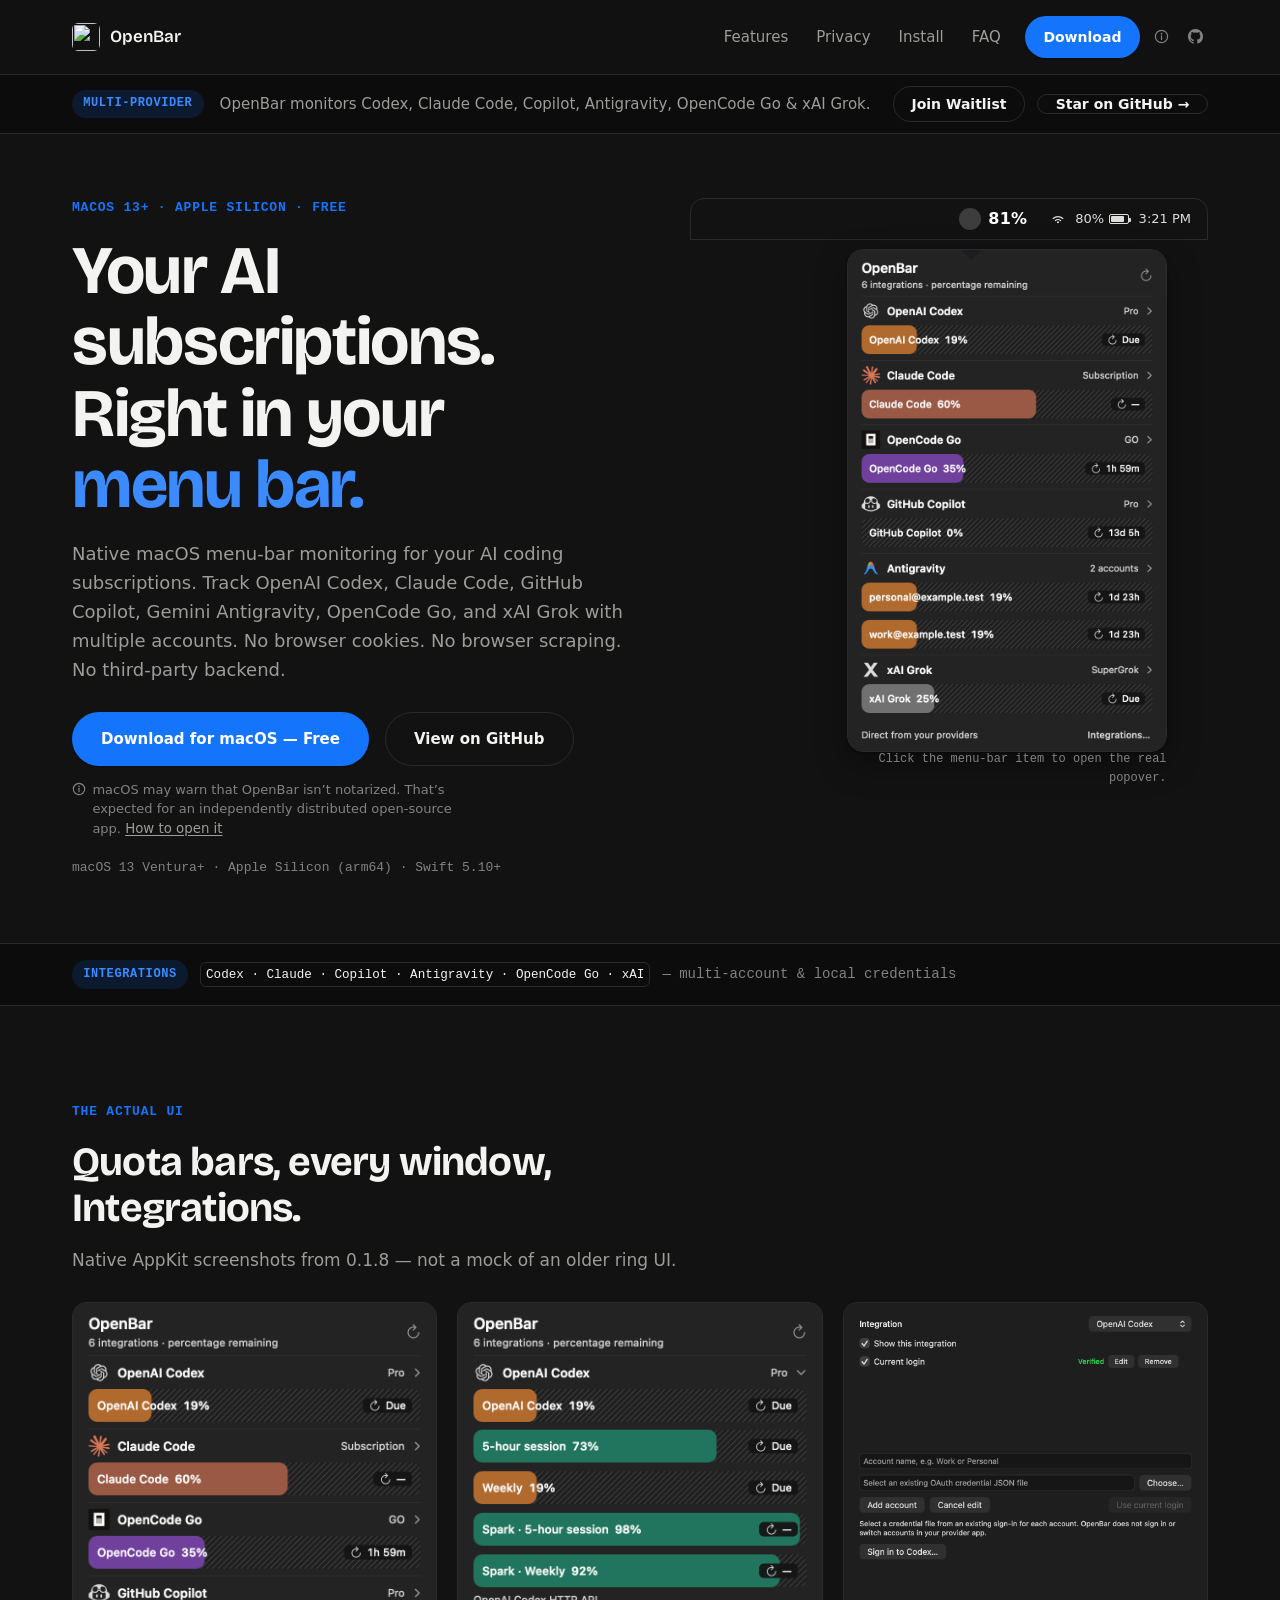
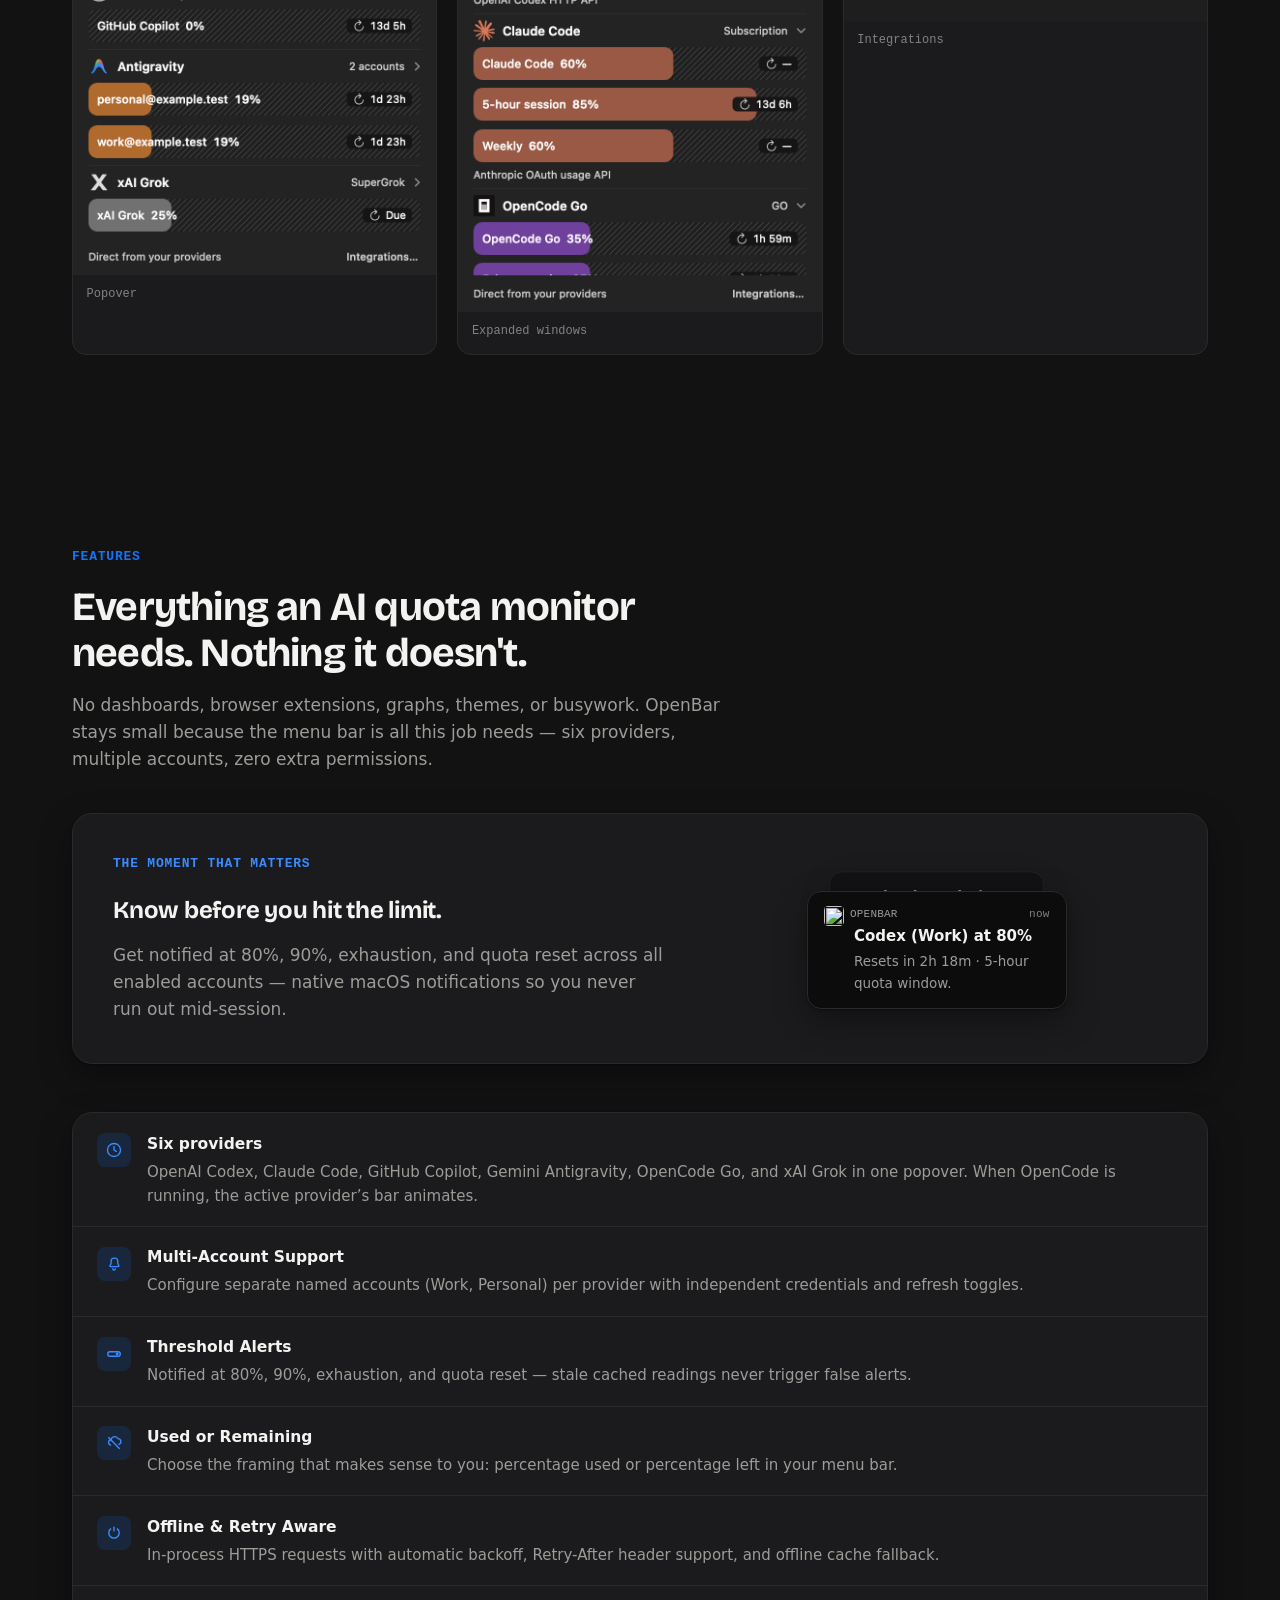
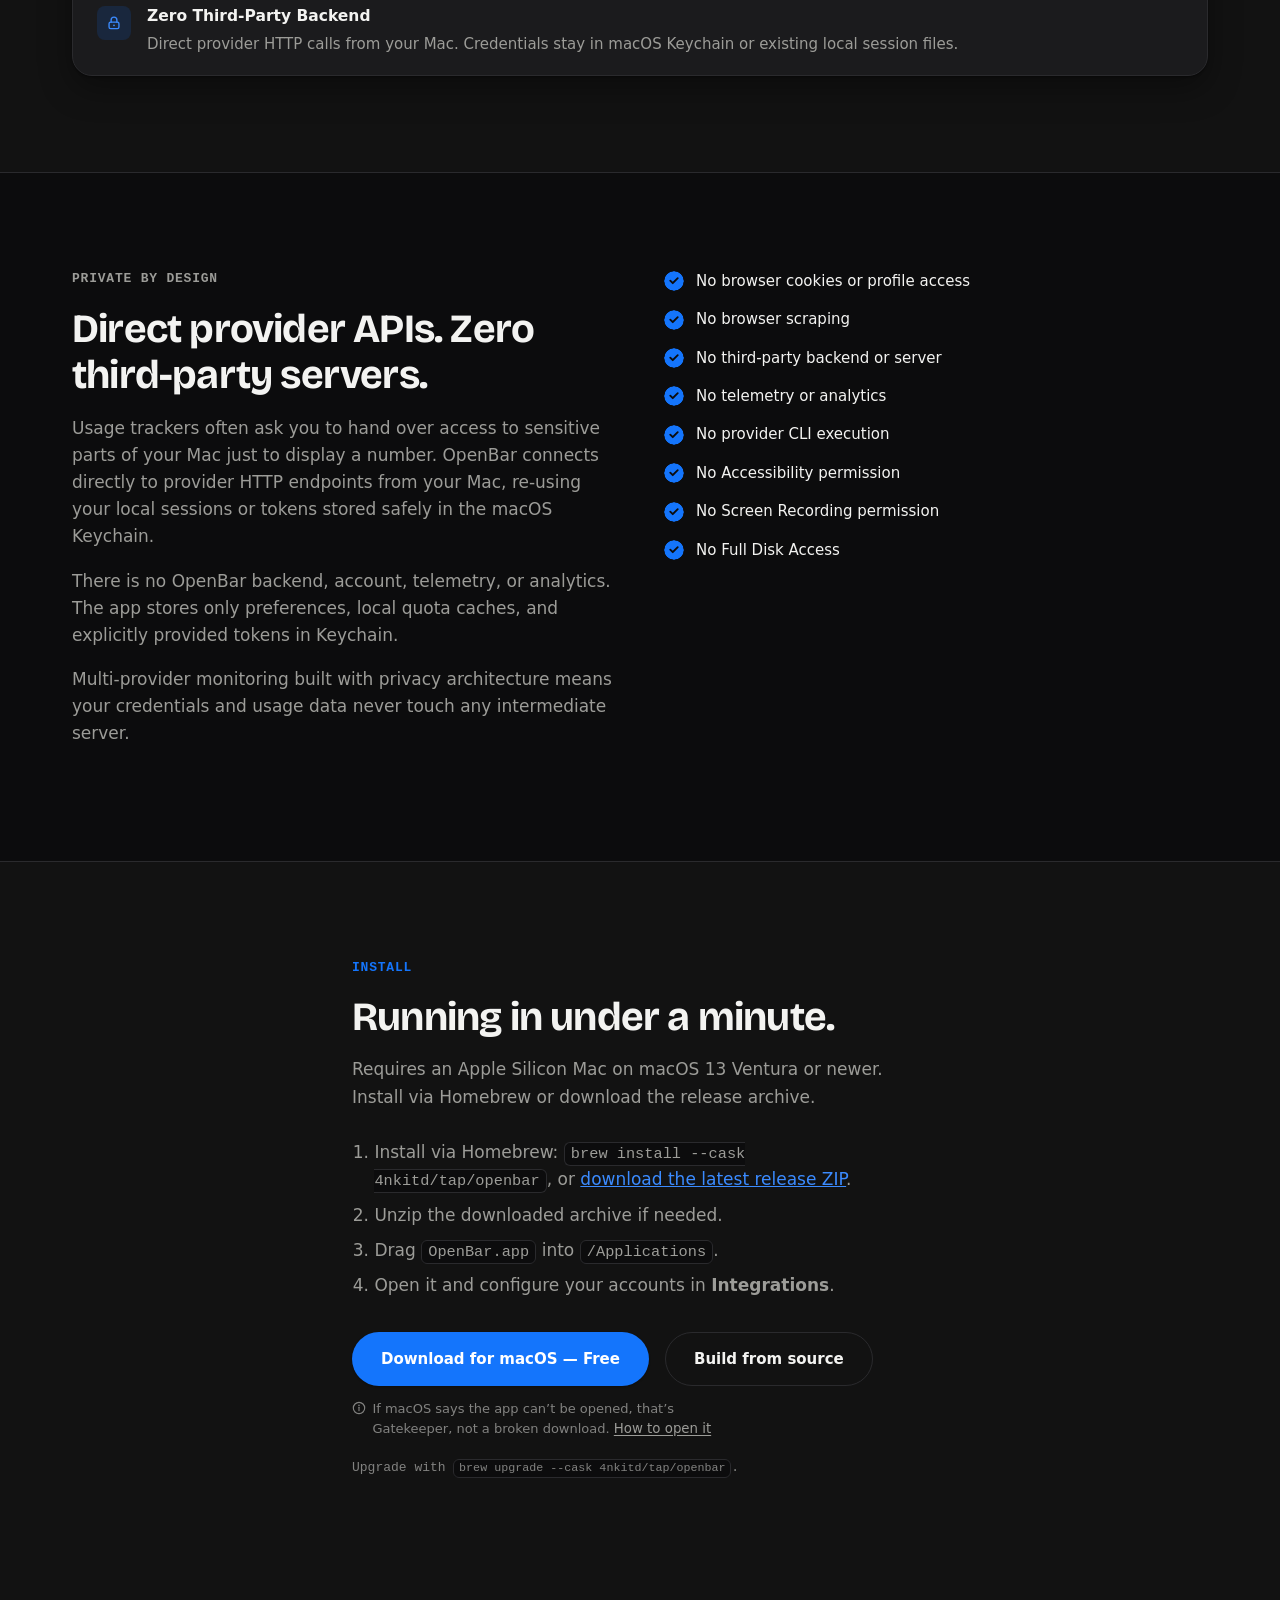
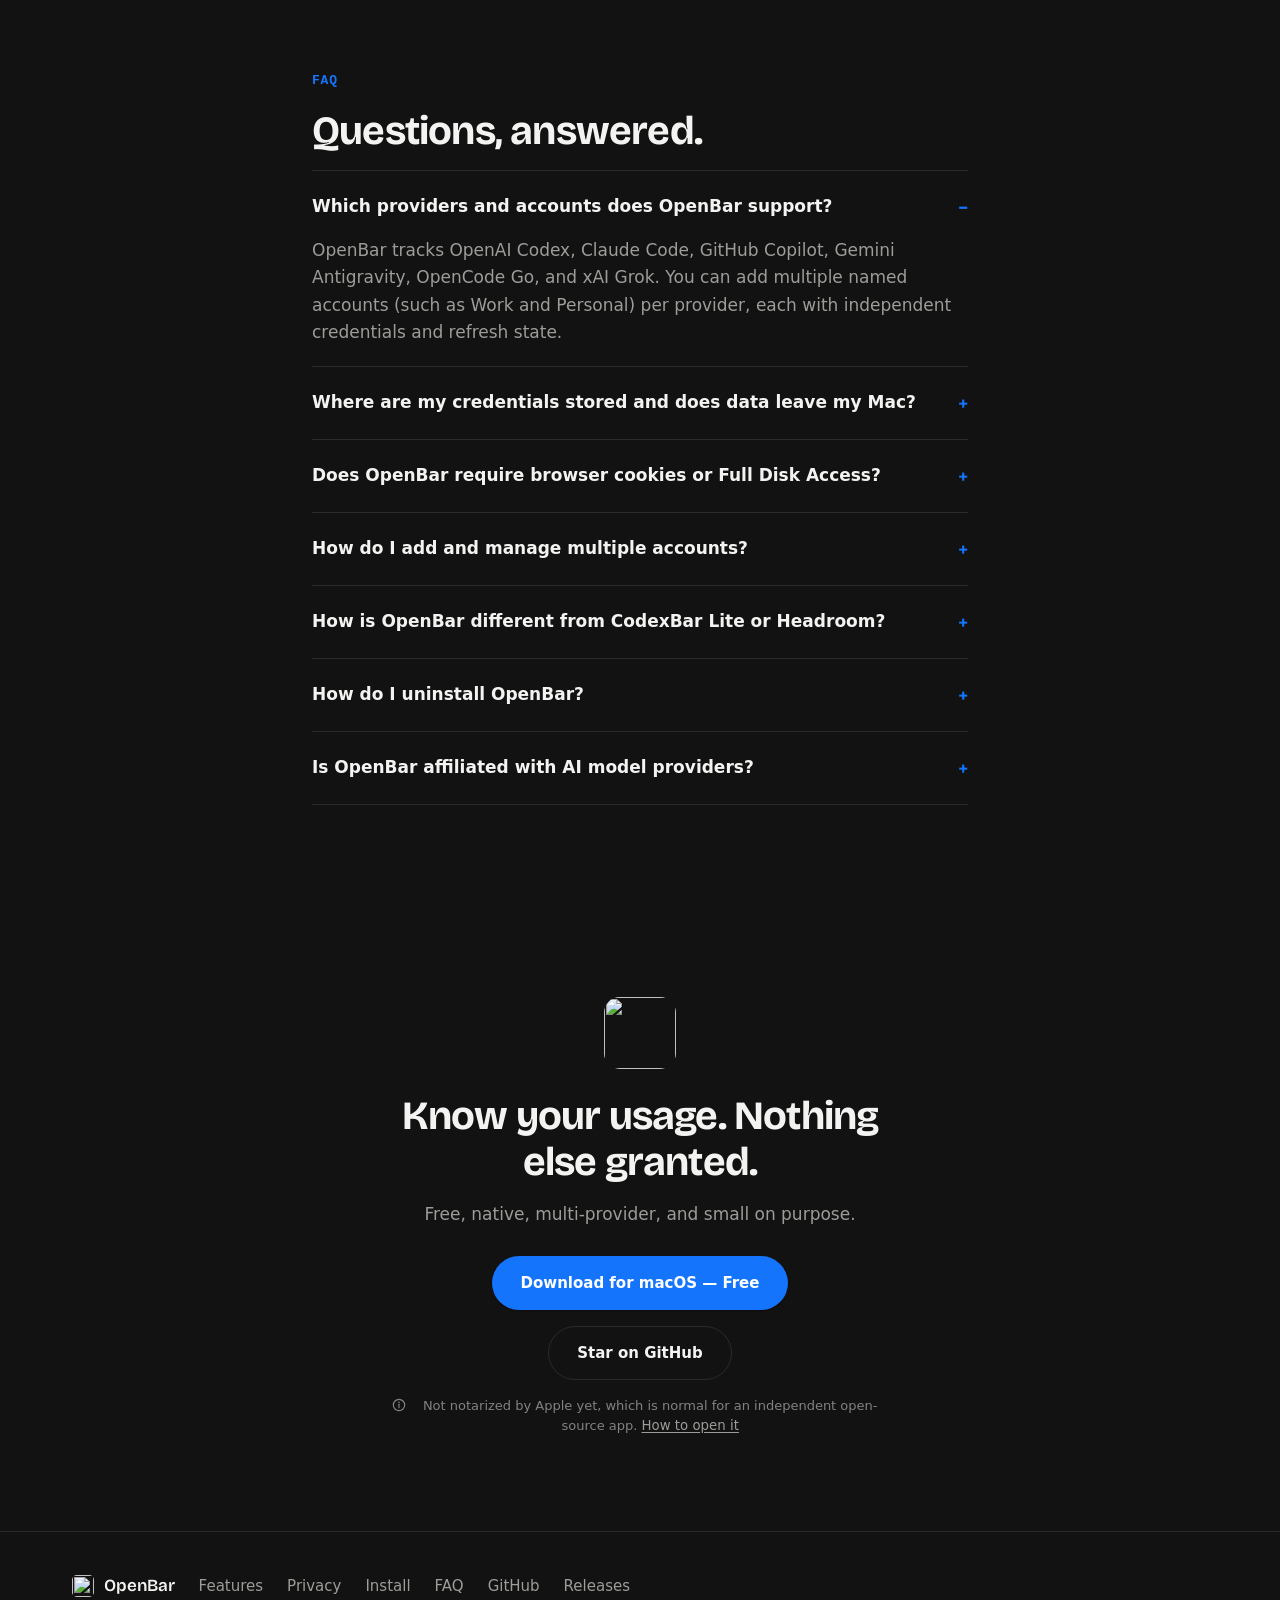
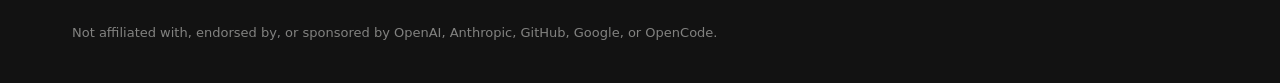
==== commit a5f8e7a3: "docs(release): prepare OpenBar v0.1.8 Point download links at v0.1.8 and refresh popover screenshots" ====
--- a/docs/index.html
+++ b/docs/index.html
@@ -66,8 +66,8 @@
     "applicationCategory": "DeveloperApplication",
     "operatingSystem": "macOS 13.0 or later",
     "processorRequirements": "Apple Silicon (arm64)",
-    "softwareVersion": "0.1.7",
-    "downloadUrl": "https://github.com/4nkitd/openbar/releases/download/v0.1.7/OpenBar-0.1.7-macos-arm64.zip",
+    "softwareVersion": "0.1.8",
+    "downloadUrl": "https://github.com/4nkitd/openbar/releases/download/v0.1.8/OpenBar-0.1.8-macos-arm64.zip",
     "installUrl": "https://github.com/4nkitd/openbar/releases",
     "image": "https://4nkitd.github.io/openbar/assets/icon-256.png",
     "screenshot": "https://4nkitd.github.io/openbar/assets/screenshots/popover-dark.png",
@@ -99,7 +99,7 @@
         <a href="#faq">FAQ</a>
       </nav>
       <span class="nav-download">
-        <a class="btn btn-primary btn-small" href="https://github.com/4nkitd/openbar/releases/download/v0.1.7/OpenBar-0.1.7-macos-arm64.zip" target="_blank" rel="noopener noreferrer">Download</a>
+        <a class="btn btn-primary btn-small" href="https://github.com/4nkitd/openbar/releases/download/v0.1.8/OpenBar-0.1.8-macos-arm64.zip" target="_blank" rel="noopener noreferrer">Download</a>
         <button type="button" class="install-help-trigger install-help-icon" aria-label="How to open OpenBar if macOS blocks it">
           <svg viewBox="0 0 16 16" width="15" height="15" fill="none"><circle cx="8" cy="8" r="6.5" stroke="currentColor" stroke-width="1.3"/><path d="M8 7.2v4" stroke="currentColor" stroke-width="1.3" stroke-linecap="round"/><circle cx="8" cy="5" r="0.9" fill="currentColor"/></svg>
         </button>
@@ -143,7 +143,7 @@
           <h1 class="display">Your AI subscriptions.<br>Right in your<br><span class="accent-text">menu bar.</span></h1>
           <p class="hero-sub">Native macOS menu-bar monitoring for your AI coding subscriptions. Track OpenAI Codex, Claude Code, GitHub Copilot, Gemini Antigravity, OpenCode Go, and xAI Grok with multiple accounts. No browser cookies. No browser scraping. No third-party backend.</p>
           <div class="cta-row">
-            <a class="btn btn-primary" href="https://github.com/4nkitd/openbar/releases/download/v0.1.7/OpenBar-0.1.7-macos-arm64.zip" target="_blank" rel="noopener noreferrer">Download for macOS — Free</a>
+            <a class="btn btn-primary" href="https://github.com/4nkitd/openbar/releases/download/v0.1.8/OpenBar-0.1.8-macos-arm64.zip" target="_blank" rel="noopener noreferrer">Download for macOS — Free</a>
             <a class="btn btn-ghost" href="https://github.com/4nkitd/openbar" target="_blank" rel="noopener noreferrer">View on GitHub</a>
           </div>
           <p class="install-notice">
@@ -204,7 +204,7 @@
                   <div class="settings-section"><h3><span>&#128276;</span> Alerts</h3><div class="settings-group"><div class="settings-row"><span>Notify at 80% usage</span><span class="settings-switch is-on"></span></div><div class="settings-row"><span>Notify at 90% usage</span><span class="settings-switch is-on"></span></div><div class="settings-row"><span>Notify when exhausted</span><span class="settings-switch is-on"></span></div><div class="settings-row"><span>Notify when quotas reset</span><span class="settings-switch is-on"></span></div></div><p>OpenBar sends a macOS notification when any active account crosses a threshold.</p></div>
                 </section>
                 <section class="settings-pane" data-settings-pane="about" hidden>
-                  <div class="settings-section"><h3><span>&#9432;</span> About</h3><div class="settings-group"><div class="settings-about"><img src="assets/icon-256.png" width="48" height="48" alt=""><div><strong>OpenBar</strong><span>Version 0.1.7</span></div></div><div class="settings-row settings-row-actions"><a class="win-btn" href="https://github.com/4nkitd/openbar" target="_blank" rel="noopener noreferrer">View on GitHub</a><button type="button" class="win-btn" id="win-check-updates">Check for Updates&hellip;</button></div></div><p>Native macOS quota monitoring for your AI coding subscriptions. Multi-provider and multi-account support with zero third-party backend.</p></div>
+                  <div class="settings-section"><h3><span>&#9432;</span> About</h3><div class="settings-group"><div class="settings-about"><img src="assets/icon-256.png" width="48" height="48" alt=""><div><strong>OpenBar</strong><span>Version 0.1.8</span></div></div><div class="settings-row settings-row-actions"><a class="win-btn" href="https://github.com/4nkitd/openbar" target="_blank" rel="noopener noreferrer">View on GitHub</a><button type="button" class="win-btn" id="win-check-updates">Check for Updates&hellip;</button></div></div><p>Native macOS quota monitoring for your AI coding subscriptions. Multi-provider and multi-account support with zero third-party backend.</p></div>
                 </section>
               </div>
             </div>
@@ -219,7 +219,7 @@
               </div>
               <div class="update-state" id="update-done" hidden>
                 <p class="win-dialog-title">You&rsquo;re up to date!</p>
-                <p class="win-dialog-text">OpenBar 0.1.7 is currently the newest version available.</p>
+                <p class="win-dialog-text">OpenBar 0.1.8 is currently the newest version available.</p>
                 <button type="button" class="win-btn win-btn-primary" id="update-ok">OK</button>
               </div>
             </div>
@@ -240,7 +240,7 @@
       <div class="wrap">
         <p class="eyebrow">The actual UI</p>
         <h2 class="headline">Quota bars, every window, Integrations.</h2>
-        <p class="section-sub">Native AppKit screenshots from 0.1.7 — not a mock of an older ring UI.</p>
+        <p class="section-sub">Native AppKit screenshots from 0.1.8 — not a mock of an older ring UI.</p>
         <div class="shot-grid">
           <figure>
             <img src="assets/screenshots/popover-dark.png" width="752" height="1200" alt="Dark usage popover with six provider quota bars">
@@ -369,13 +369,13 @@
         <h2 class="headline">Running in under a minute.</h2>
         <p class="section-sub">Requires an Apple Silicon Mac on macOS 13 Ventura or newer. Install via Homebrew or download the release archive.</p>
         <ol class="install-steps">
-          <li>Install via Homebrew: <code>brew install --cask 4nkitd/tap/openbar</code>, or <a href="https://github.com/4nkitd/openbar/releases/download/v0.1.7/OpenBar-0.1.7-macos-arm64.zip" target="_blank" rel="noopener noreferrer">download the latest release ZIP</a>.</li>
+          <li>Install via Homebrew: <code>brew install --cask 4nkitd/tap/openbar</code>, or <a href="https://github.com/4nkitd/openbar/releases/download/v0.1.8/OpenBar-0.1.8-macos-arm64.zip" target="_blank" rel="noopener noreferrer">download the latest release ZIP</a>.</li>
           <li>Unzip the downloaded archive if needed.</li>
           <li>Drag <code>OpenBar.app</code> into <code>/Applications</code>.</li>
           <li>Open it and configure your accounts in <strong>Integrations</strong>.</li>
         </ol>
         <div class="cta-row">
-          <a class="btn btn-primary" href="https://github.com/4nkitd/openbar/releases/download/v0.1.7/OpenBar-0.1.7-macos-arm64.zip" target="_blank" rel="noopener noreferrer">Download for macOS — Free</a>
+          <a class="btn btn-primary" href="https://github.com/4nkitd/openbar/releases/download/v0.1.8/OpenBar-0.1.8-macos-arm64.zip" target="_blank" rel="noopener noreferrer">Download for macOS — Free</a>
           <a class="btn btn-ghost" href="https://github.com/4nkitd/openbar#build-and-run" target="_blank" rel="noopener noreferrer">Build from source</a>
         </div>
         <p class="install-notice">
@@ -429,7 +429,7 @@
         <h2 class="headline">Know your usage. Nothing else granted.</h2>
         <p class="section-sub">Free, native, multi-provider, and small on purpose.</p>
         <div class="cta-row cta-row-center">
-          <a class="btn btn-primary" href="https://github.com/4nkitd/openbar/releases/download/v0.1.7/OpenBar-0.1.7-macos-arm64.zip" target="_blank" rel="noopener noreferrer">Download for macOS — Free</a>
+          <a class="btn btn-primary" href="https://github.com/4nkitd/openbar/releases/download/v0.1.8/OpenBar-0.1.8-macos-arm64.zip" target="_blank" rel="noopener noreferrer">Download for macOS — Free</a>
           <a class="btn btn-ghost" href="https://github.com/4nkitd/openbar" target="_blank" rel="noopener noreferrer">Star on GitHub</a>
         </div>
         <p class="install-notice install-notice-center">
@@ -471,7 +471,7 @@
         <p>OpenBar is distributed as a <code>.zip</code> release archive. Since it isn&rsquo;t currently notarized by Apple, macOS may ask you to confirm before opening it. That&rsquo;s expected, not a sign anything is wrong.</p>
 
         <ol class="help-steps">
-          <li>Download <code>OpenBar-0.1.7-macos-arm64.zip</code> from the <a href="https://github.com/4nkitd/openbar/releases" target="_blank" rel="noopener noreferrer">release page</a>.</li>
+          <li>Download <code>OpenBar-0.1.8-macos-arm64.zip</code> from the <a href="https://github.com/4nkitd/openbar/releases" target="_blank" rel="noopener noreferrer">release page</a>.</li>
           <li>Unzip the downloaded archive.</li>
           <li>Drag <code>OpenBar.app</code> into your <strong>Applications</strong> folder.</li>
           <li>Open Applications and launch <code>OpenBar.app</code>.</li>
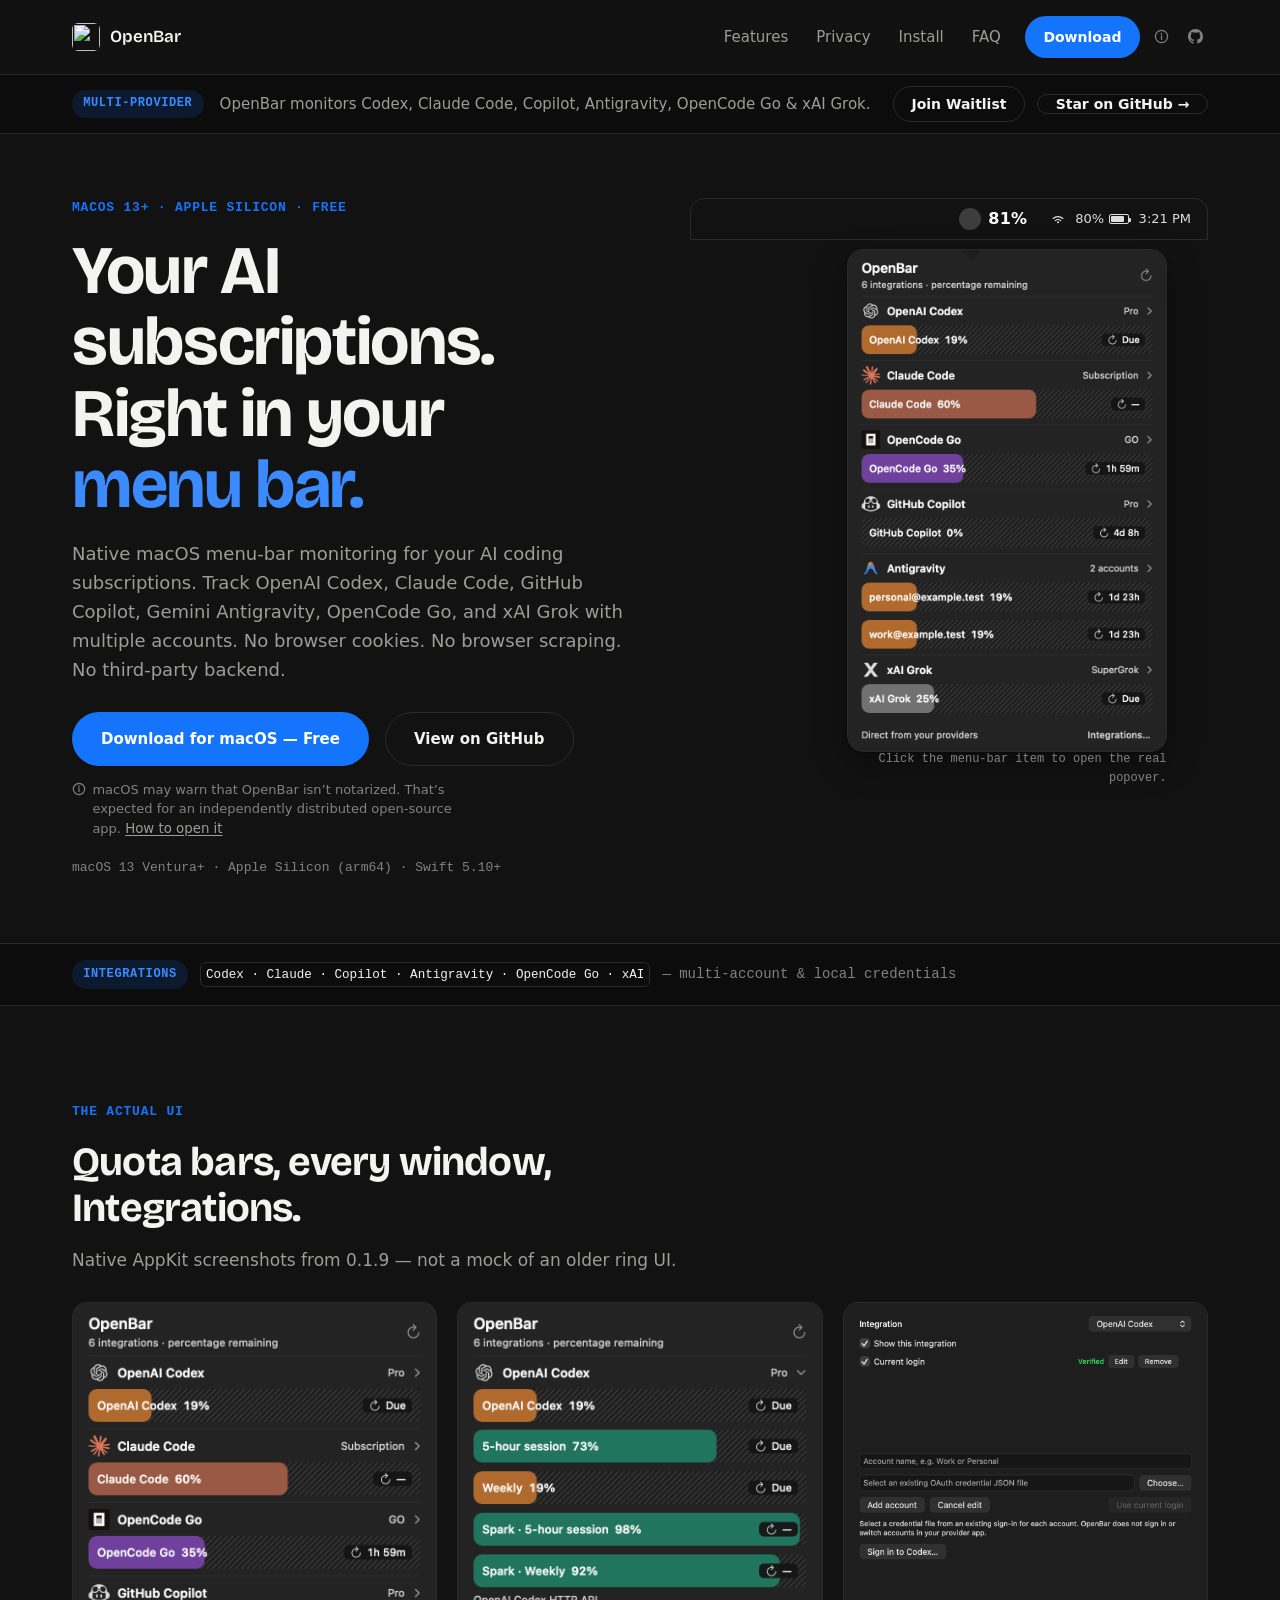
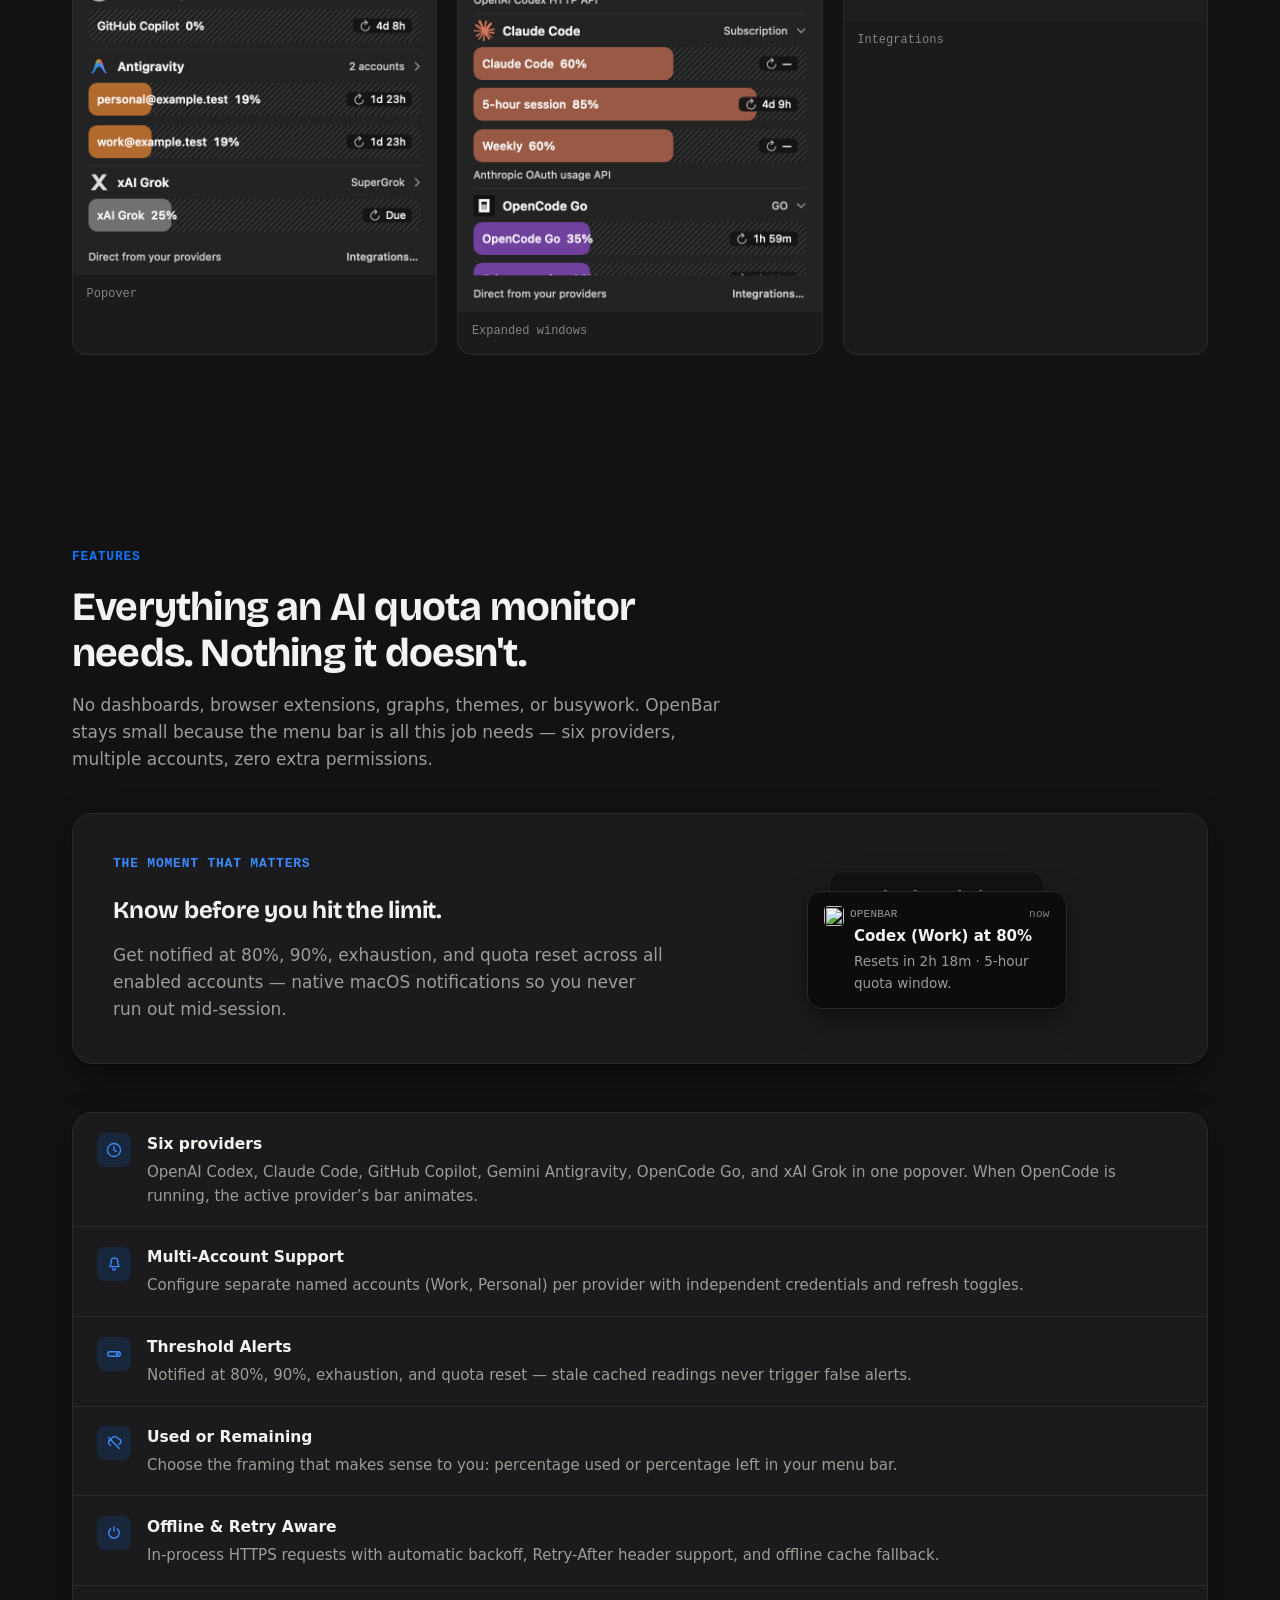
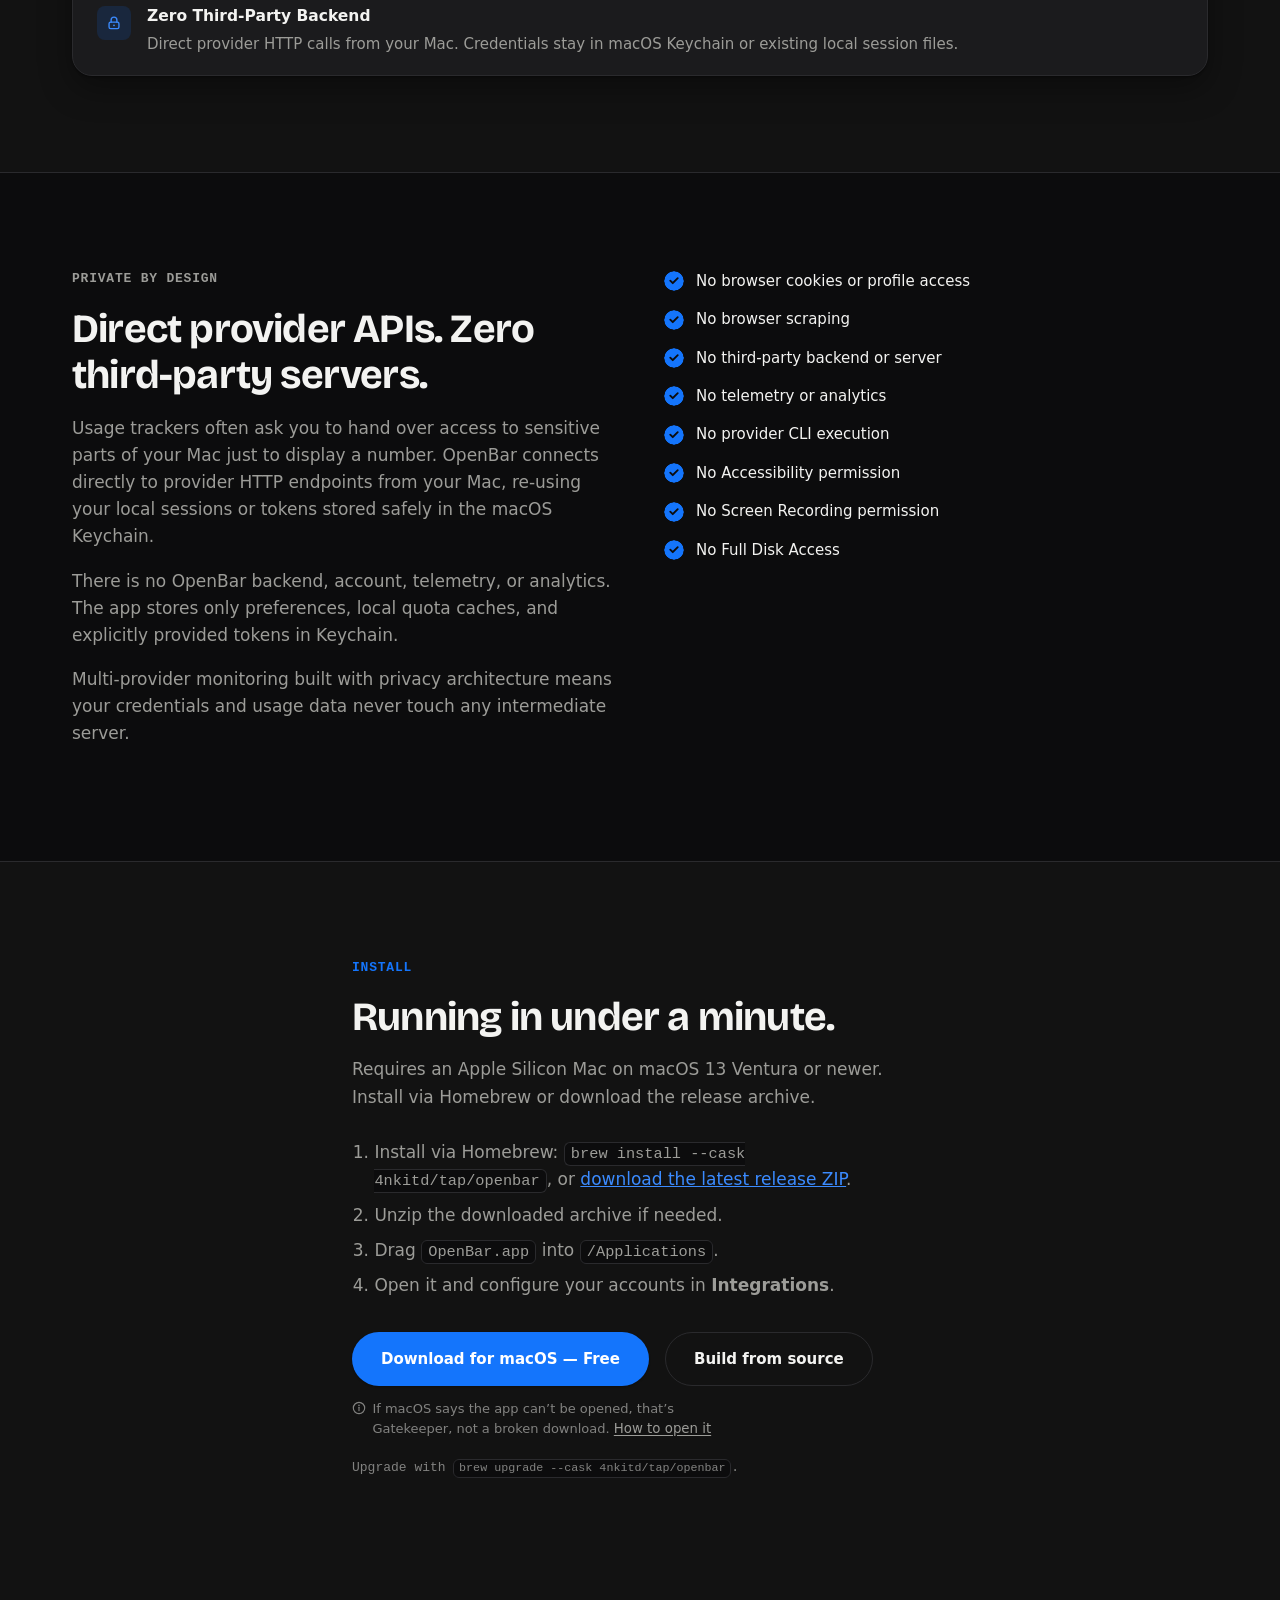
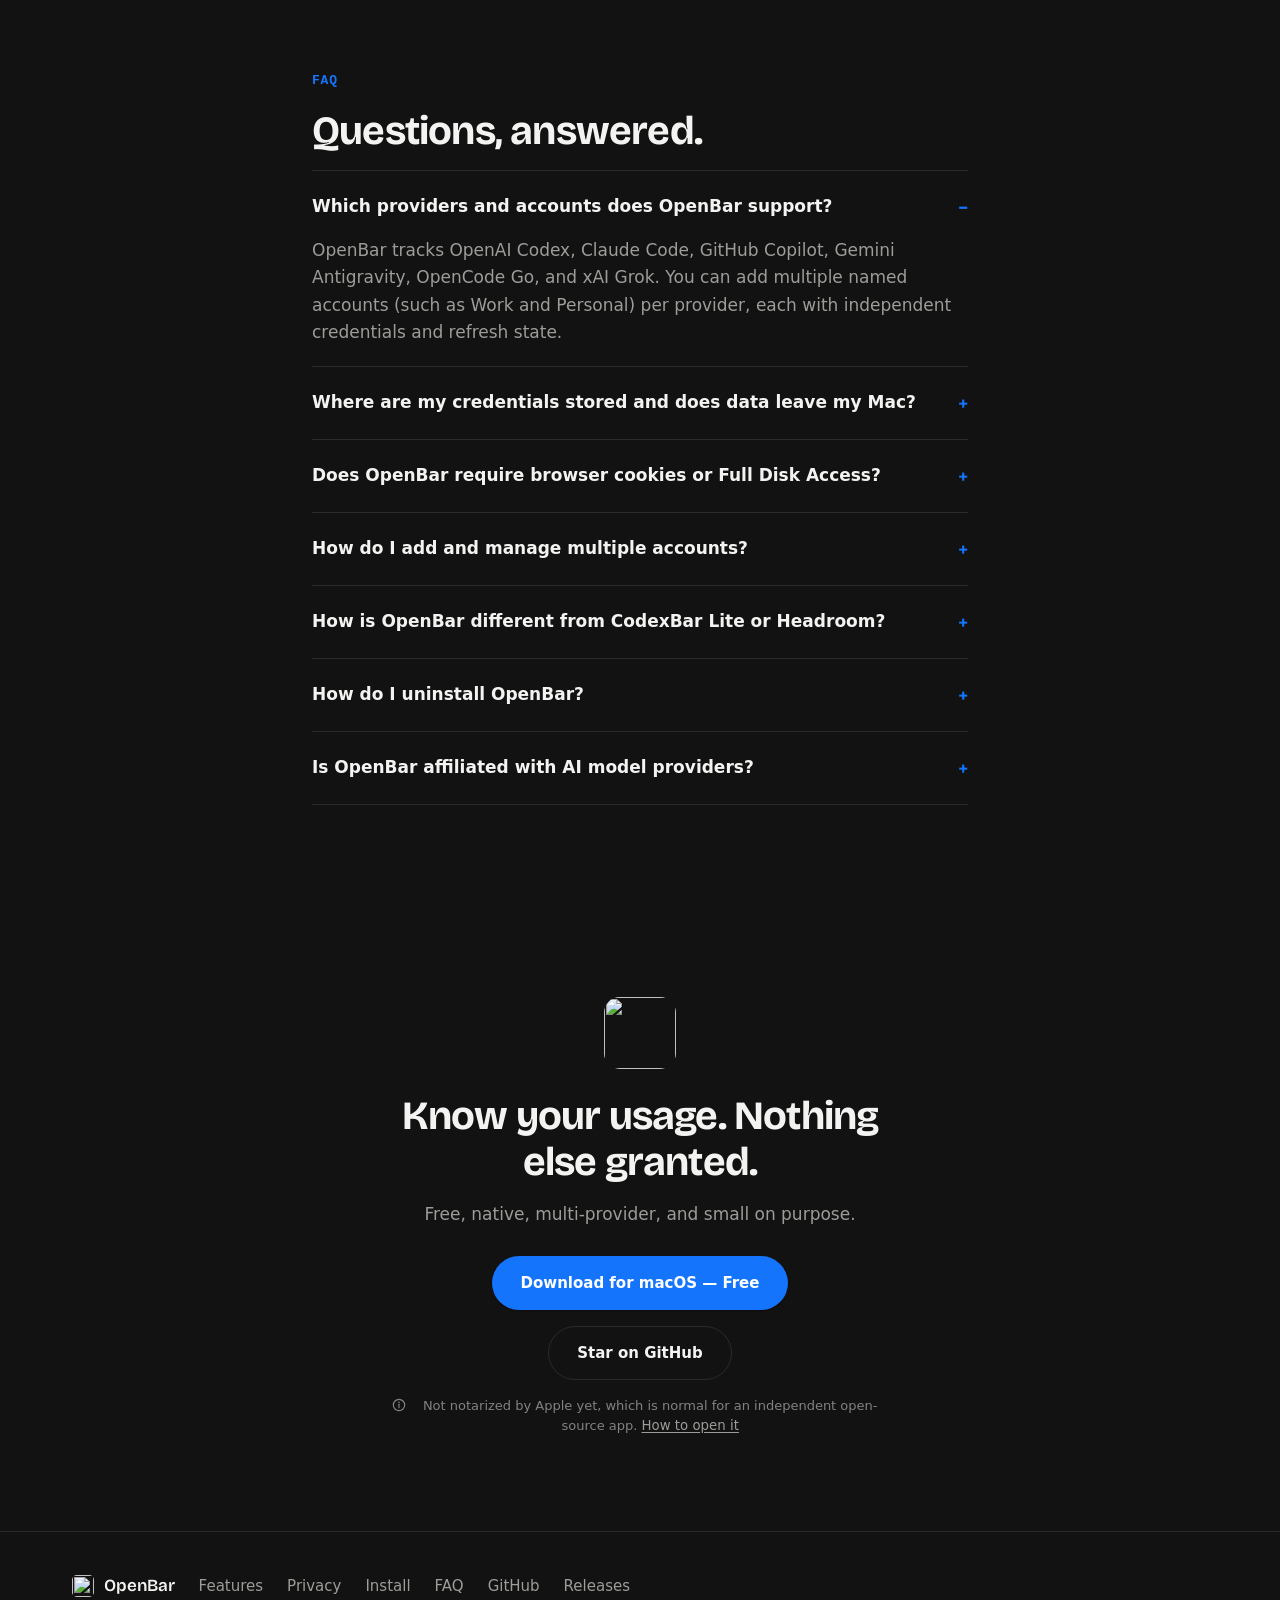
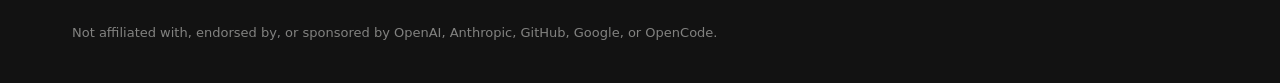
==== commit e36a83ab: "release: OpenBar v0.1.9 with live Sparkle Updates and reduced idle CPU - OpenCode activity streaming" ====
--- a/docs/index.html
+++ b/docs/index.html
@@ -66,8 +66,8 @@
     "applicationCategory": "DeveloperApplication",
     "operatingSystem": "macOS 13.0 or later",
     "processorRequirements": "Apple Silicon (arm64)",
-    "softwareVersion": "0.1.8",
-    "downloadUrl": "https://github.com/4nkitd/openbar/releases/download/v0.1.8/OpenBar-0.1.8-macos-arm64.zip",
+    "softwareVersion": "0.1.9",
+    "downloadUrl": "https://github.com/4nkitd/openbar/releases/download/v0.1.9/OpenBar-0.1.9-macos-arm64.zip",
     "installUrl": "https://github.com/4nkitd/openbar/releases",
     "image": "https://4nkitd.github.io/openbar/assets/icon-256.png",
     "screenshot": "https://4nkitd.github.io/openbar/assets/screenshots/popover-dark.png",
@@ -99,7 +99,7 @@
         <a href="#faq">FAQ</a>
       </nav>
       <span class="nav-download">
-        <a class="btn btn-primary btn-small" href="https://github.com/4nkitd/openbar/releases/download/v0.1.8/OpenBar-0.1.8-macos-arm64.zip" target="_blank" rel="noopener noreferrer">Download</a>
+        <a class="btn btn-primary btn-small" href="https://github.com/4nkitd/openbar/releases/download/v0.1.9/OpenBar-0.1.9-macos-arm64.zip" target="_blank" rel="noopener noreferrer">Download</a>
         <button type="button" class="install-help-trigger install-help-icon" aria-label="How to open OpenBar if macOS blocks it">
           <svg viewBox="0 0 16 16" width="15" height="15" fill="none"><circle cx="8" cy="8" r="6.5" stroke="currentColor" stroke-width="1.3"/><path d="M8 7.2v4" stroke="currentColor" stroke-width="1.3" stroke-linecap="round"/><circle cx="8" cy="5" r="0.9" fill="currentColor"/></svg>
         </button>
@@ -143,7 +143,7 @@
           <h1 class="display">Your AI subscriptions.<br>Right in your<br><span class="accent-text">menu bar.</span></h1>
           <p class="hero-sub">Native macOS menu-bar monitoring for your AI coding subscriptions. Track OpenAI Codex, Claude Code, GitHub Copilot, Gemini Antigravity, OpenCode Go, and xAI Grok with multiple accounts. No browser cookies. No browser scraping. No third-party backend.</p>
           <div class="cta-row">
-            <a class="btn btn-primary" href="https://github.com/4nkitd/openbar/releases/download/v0.1.8/OpenBar-0.1.8-macos-arm64.zip" target="_blank" rel="noopener noreferrer">Download for macOS — Free</a>
+            <a class="btn btn-primary" href="https://github.com/4nkitd/openbar/releases/download/v0.1.9/OpenBar-0.1.9-macos-arm64.zip" target="_blank" rel="noopener noreferrer">Download for macOS — Free</a>
             <a class="btn btn-ghost" href="https://github.com/4nkitd/openbar" target="_blank" rel="noopener noreferrer">View on GitHub</a>
           </div>
           <p class="install-notice">
@@ -204,7 +204,7 @@
                   <div class="settings-section"><h3><span>&#128276;</span> Alerts</h3><div class="settings-group"><div class="settings-row"><span>Notify at 80% usage</span><span class="settings-switch is-on"></span></div><div class="settings-row"><span>Notify at 90% usage</span><span class="settings-switch is-on"></span></div><div class="settings-row"><span>Notify when exhausted</span><span class="settings-switch is-on"></span></div><div class="settings-row"><span>Notify when quotas reset</span><span class="settings-switch is-on"></span></div></div><p>OpenBar sends a macOS notification when any active account crosses a threshold.</p></div>
                 </section>
                 <section class="settings-pane" data-settings-pane="about" hidden>
-                  <div class="settings-section"><h3><span>&#9432;</span> About</h3><div class="settings-group"><div class="settings-about"><img src="assets/icon-256.png" width="48" height="48" alt=""><div><strong>OpenBar</strong><span>Version 0.1.8</span></div></div><div class="settings-row settings-row-actions"><a class="win-btn" href="https://github.com/4nkitd/openbar" target="_blank" rel="noopener noreferrer">View on GitHub</a><button type="button" class="win-btn" id="win-check-updates">Check for Updates&hellip;</button></div></div><p>Native macOS quota monitoring for your AI coding subscriptions. Multi-provider and multi-account support with zero third-party backend.</p></div>
+                  <div class="settings-section"><h3><span>&#9432;</span> About</h3><div class="settings-group"><div class="settings-about"><img src="assets/icon-256.png" width="48" height="48" alt=""><div><strong>OpenBar</strong><span>Version 0.1.9</span></div></div><div class="settings-row settings-row-actions"><a class="win-btn" href="https://github.com/4nkitd/openbar" target="_blank" rel="noopener noreferrer">View on GitHub</a><button type="button" class="win-btn" id="win-check-updates">Check for Updates&hellip;</button></div></div><p>Native macOS quota monitoring for your AI coding subscriptions. Multi-provider and multi-account support with zero third-party backend.</p></div>
                 </section>
               </div>
             </div>
@@ -219,7 +219,7 @@
               </div>
               <div class="update-state" id="update-done" hidden>
                 <p class="win-dialog-title">You&rsquo;re up to date!</p>
-                <p class="win-dialog-text">OpenBar 0.1.8 is currently the newest version available.</p>
+                <p class="win-dialog-text">OpenBar 0.1.9 is currently the newest version available.</p>
                 <button type="button" class="win-btn win-btn-primary" id="update-ok">OK</button>
               </div>
             </div>
@@ -240,7 +240,7 @@
       <div class="wrap">
         <p class="eyebrow">The actual UI</p>
         <h2 class="headline">Quota bars, every window, Integrations.</h2>
-        <p class="section-sub">Native AppKit screenshots from 0.1.8 — not a mock of an older ring UI.</p>
+        <p class="section-sub">Native AppKit screenshots from 0.1.9 — not a mock of an older ring UI.</p>
         <div class="shot-grid">
           <figure>
             <img src="assets/screenshots/popover-dark.png" width="752" height="1200" alt="Dark usage popover with six provider quota bars">
@@ -369,13 +369,13 @@
         <h2 class="headline">Running in under a minute.</h2>
         <p class="section-sub">Requires an Apple Silicon Mac on macOS 13 Ventura or newer. Install via Homebrew or download the release archive.</p>
         <ol class="install-steps">
-          <li>Install via Homebrew: <code>brew install --cask 4nkitd/tap/openbar</code>, or <a href="https://github.com/4nkitd/openbar/releases/download/v0.1.8/OpenBar-0.1.8-macos-arm64.zip" target="_blank" rel="noopener noreferrer">download the latest release ZIP</a>.</li>
+          <li>Install via Homebrew: <code>brew install --cask 4nkitd/tap/openbar</code>, or <a href="https://github.com/4nkitd/openbar/releases/download/v0.1.9/OpenBar-0.1.9-macos-arm64.zip" target="_blank" rel="noopener noreferrer">download the latest release ZIP</a>.</li>
           <li>Unzip the downloaded archive if needed.</li>
           <li>Drag <code>OpenBar.app</code> into <code>/Applications</code>.</li>
           <li>Open it and configure your accounts in <strong>Integrations</strong>.</li>
         </ol>
         <div class="cta-row">
-          <a class="btn btn-primary" href="https://github.com/4nkitd/openbar/releases/download/v0.1.8/OpenBar-0.1.8-macos-arm64.zip" target="_blank" rel="noopener noreferrer">Download for macOS — Free</a>
+          <a class="btn btn-primary" href="https://github.com/4nkitd/openbar/releases/download/v0.1.9/OpenBar-0.1.9-macos-arm64.zip" target="_blank" rel="noopener noreferrer">Download for macOS — Free</a>
           <a class="btn btn-ghost" href="https://github.com/4nkitd/openbar#build-and-run" target="_blank" rel="noopener noreferrer">Build from source</a>
         </div>
         <p class="install-notice">
@@ -429,7 +429,7 @@
         <h2 class="headline">Know your usage. Nothing else granted.</h2>
         <p class="section-sub">Free, native, multi-provider, and small on purpose.</p>
         <div class="cta-row cta-row-center">
-          <a class="btn btn-primary" href="https://github.com/4nkitd/openbar/releases/download/v0.1.8/OpenBar-0.1.8-macos-arm64.zip" target="_blank" rel="noopener noreferrer">Download for macOS — Free</a>
+          <a class="btn btn-primary" href="https://github.com/4nkitd/openbar/releases/download/v0.1.9/OpenBar-0.1.9-macos-arm64.zip" target="_blank" rel="noopener noreferrer">Download for macOS — Free</a>
           <a class="btn btn-ghost" href="https://github.com/4nkitd/openbar" target="_blank" rel="noopener noreferrer">Star on GitHub</a>
         </div>
         <p class="install-notice install-notice-center">
@@ -471,7 +471,7 @@
         <p>OpenBar is distributed as a <code>.zip</code> release archive. Since it isn&rsquo;t currently notarized by Apple, macOS may ask you to confirm before opening it. That&rsquo;s expected, not a sign anything is wrong.</p>
 
         <ol class="help-steps">
-          <li>Download <code>OpenBar-0.1.8-macos-arm64.zip</code> from the <a href="https://github.com/4nkitd/openbar/releases" target="_blank" rel="noopener noreferrer">release page</a>.</li>
+          <li>Download <code>OpenBar-0.1.9-macos-arm64.zip</code> from the <a href="https://github.com/4nkitd/openbar/releases" target="_blank" rel="noopener noreferrer">release page</a>.</li>
           <li>Unzip the downloaded archive.</li>
           <li>Drag <code>OpenBar.app</code> into your <strong>Applications</strong> folder.</li>
           <li>Open Applications and launch <code>OpenBar.app</code>.</li>
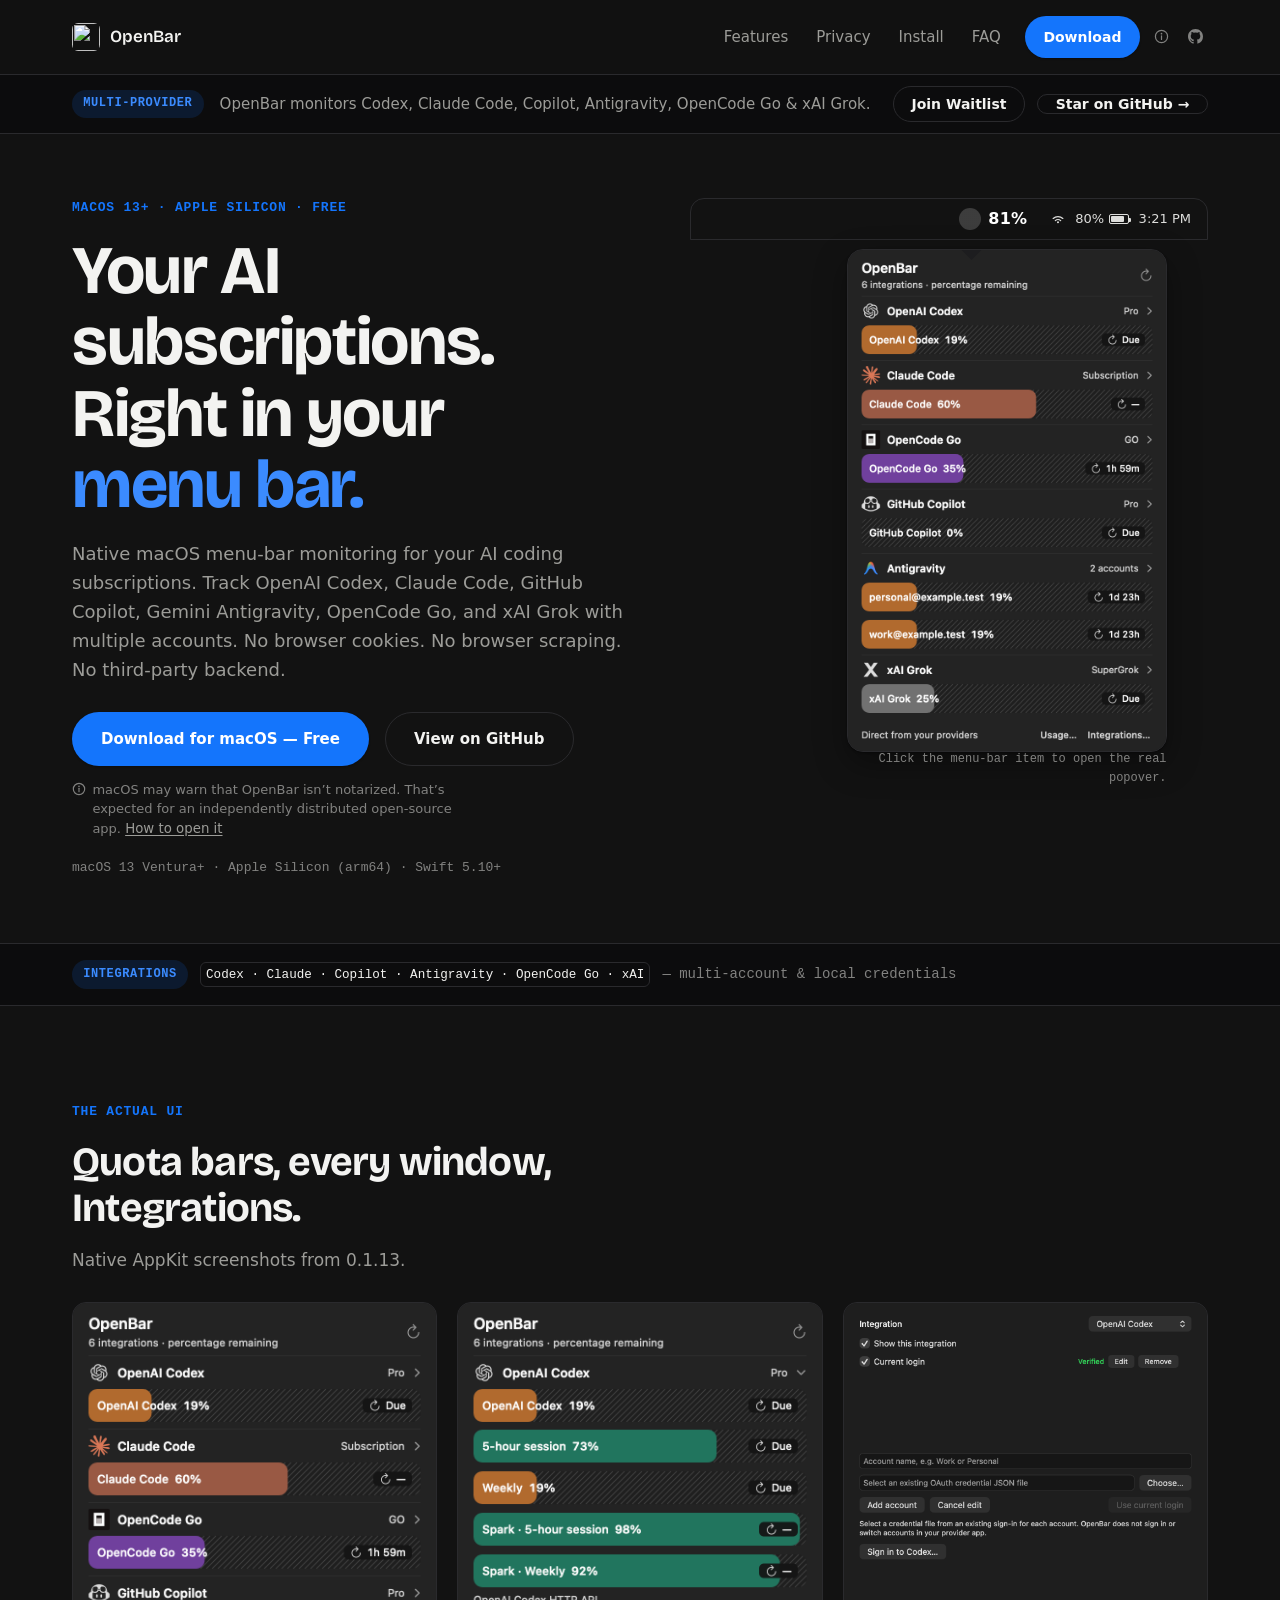
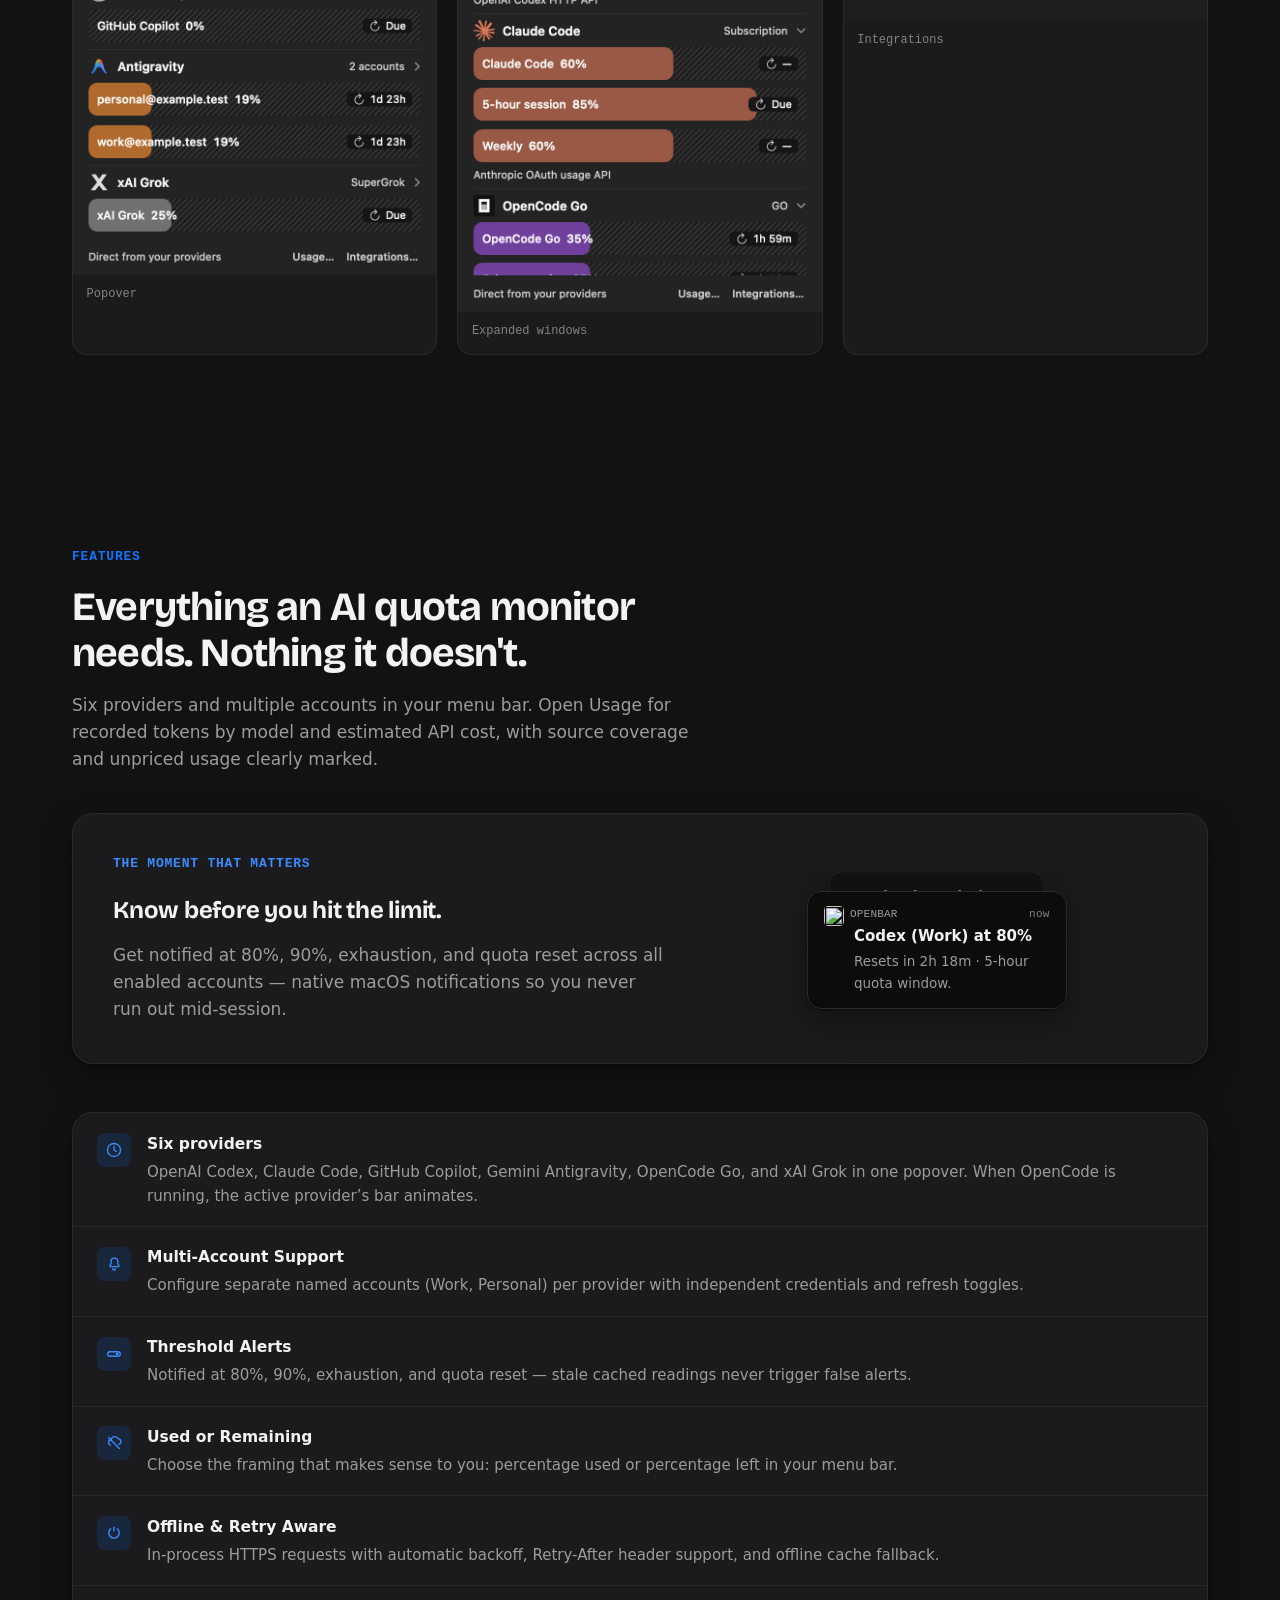
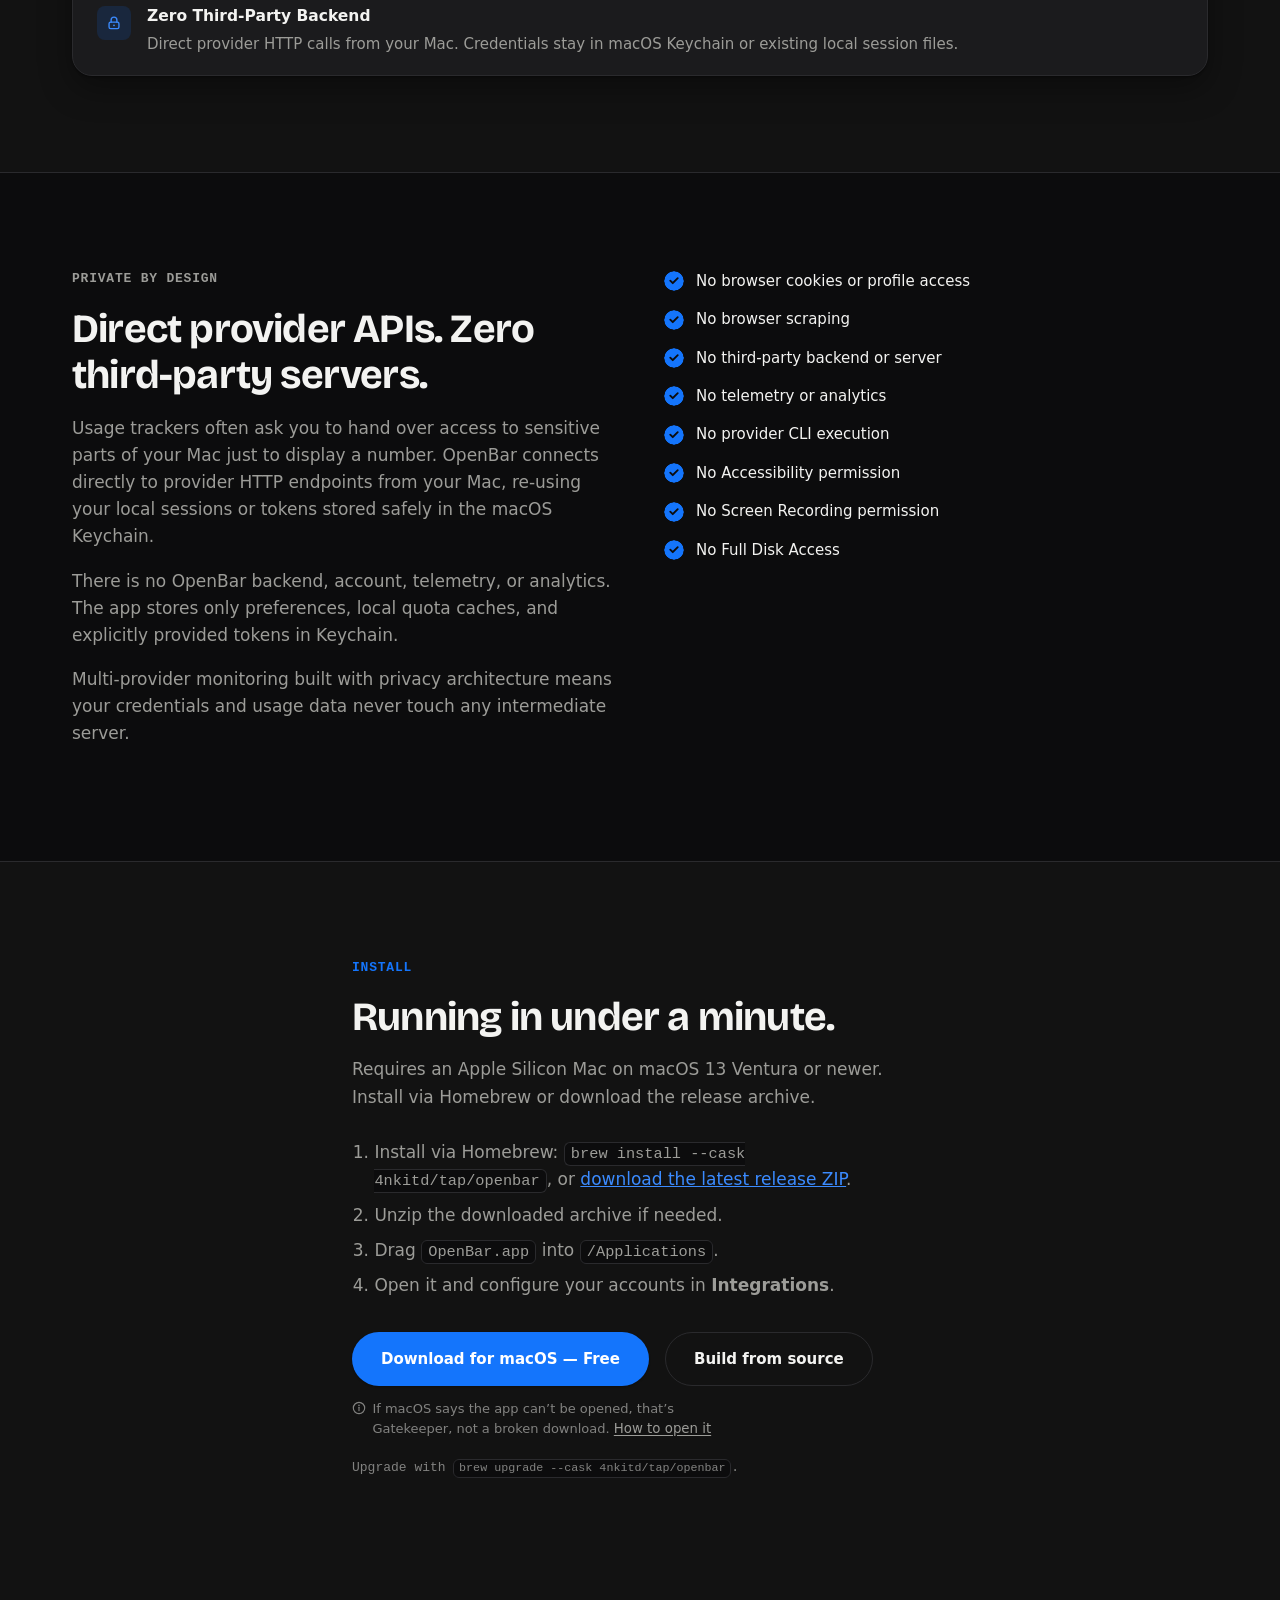
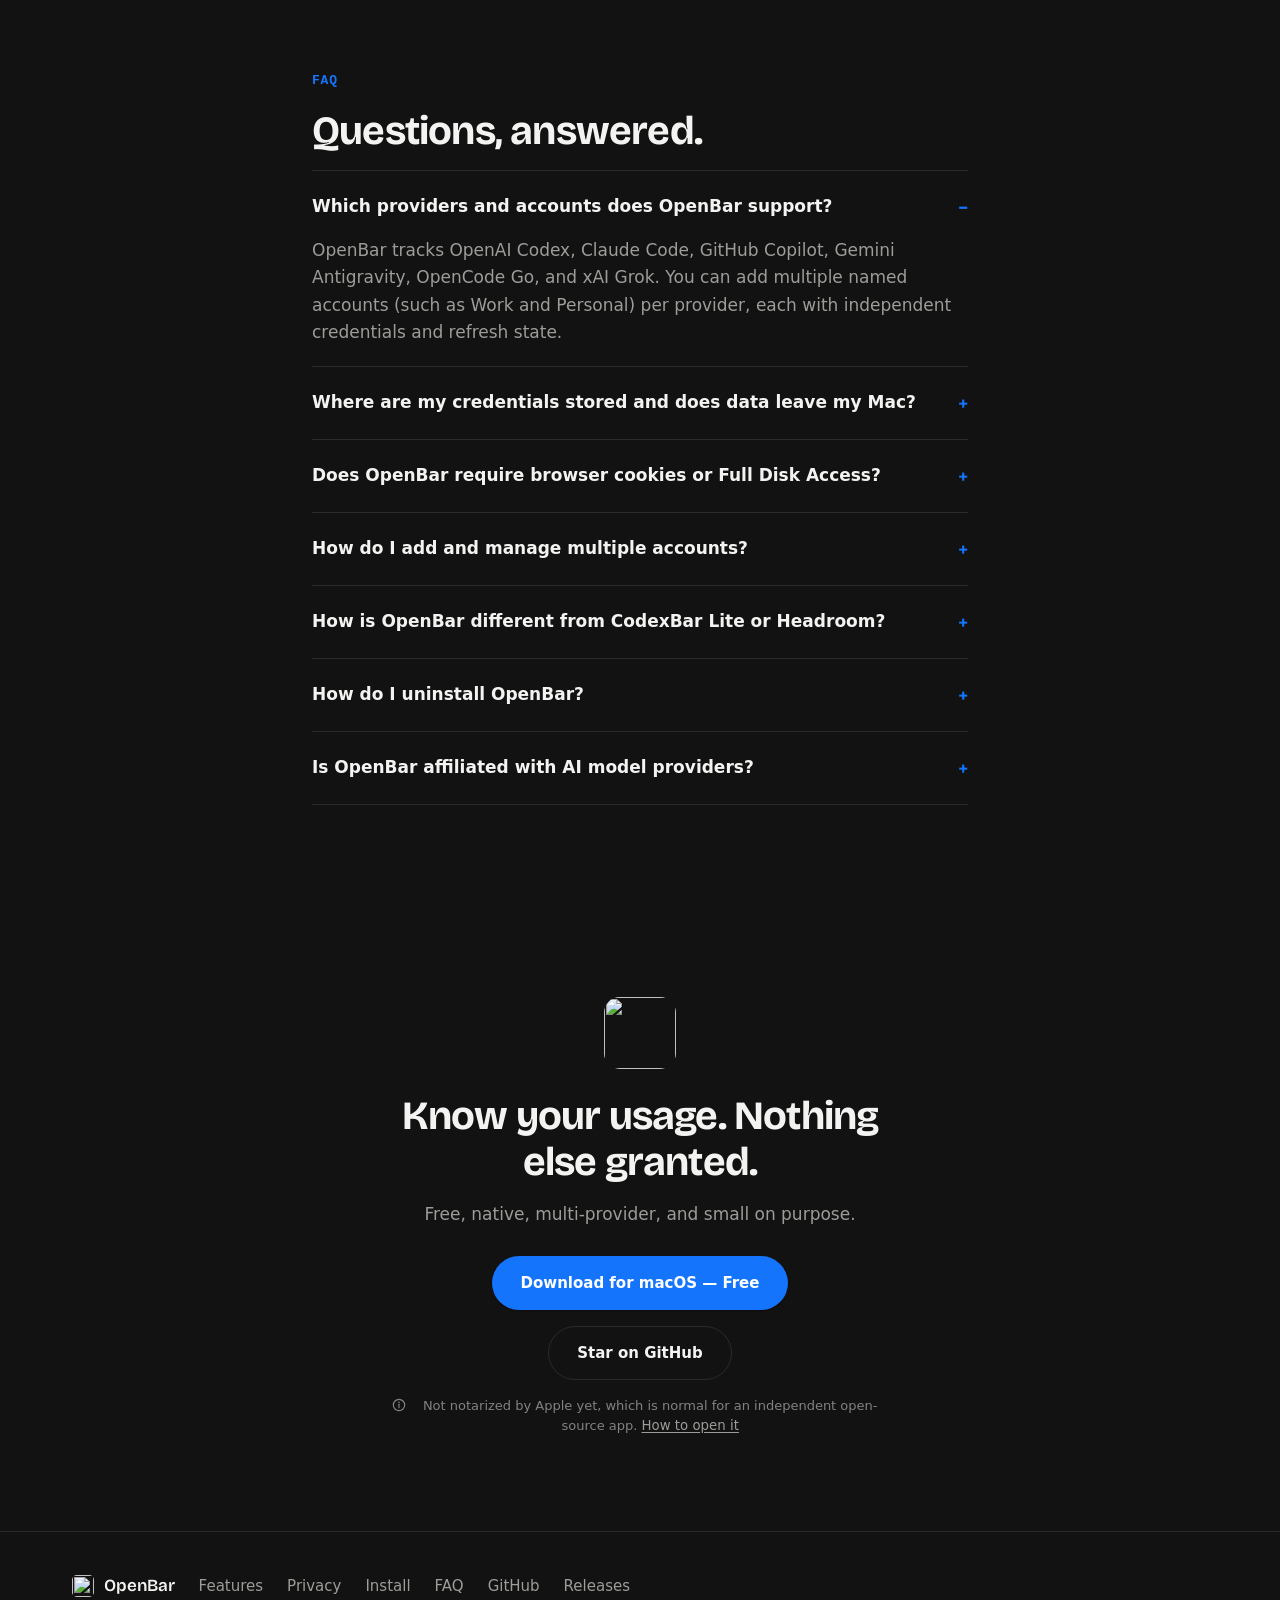
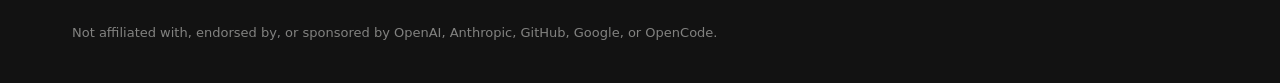
==== commit a5721cf6: "feat: add recorded usage and estimated API cost window" ====
--- a/docs/index.html
+++ b/docs/index.html
@@ -66,8 +66,8 @@
     "applicationCategory": "DeveloperApplication",
     "operatingSystem": "macOS 13.0 or later",
     "processorRequirements": "Apple Silicon (arm64)",
-    "softwareVersion": "0.1.9",
-    "downloadUrl": "https://github.com/4nkitd/openbar/releases/download/v0.1.9/OpenBar-0.1.9-macos-arm64.zip",
+    "softwareVersion": "0.1.13",
+    "downloadUrl": "https://github.com/4nkitd/openbar/releases/download/v0.1.13/OpenBar-0.1.13-macos-arm64.zip",
     "installUrl": "https://github.com/4nkitd/openbar/releases",
     "image": "https://4nkitd.github.io/openbar/assets/icon-256.png",
     "screenshot": "https://4nkitd.github.io/openbar/assets/screenshots/popover-dark.png",
@@ -99,7 +99,7 @@
         <a href="#faq">FAQ</a>
       </nav>
       <span class="nav-download">
-        <a class="btn btn-primary btn-small" href="https://github.com/4nkitd/openbar/releases/download/v0.1.9/OpenBar-0.1.9-macos-arm64.zip" target="_blank" rel="noopener noreferrer">Download</a>
+        <a class="btn btn-primary btn-small" href="https://github.com/4nkitd/openbar/releases/download/v0.1.13/OpenBar-0.1.13-macos-arm64.zip" target="_blank" rel="noopener noreferrer">Download</a>
         <button type="button" class="install-help-trigger install-help-icon" aria-label="How to open OpenBar if macOS blocks it">
           <svg viewBox="0 0 16 16" width="15" height="15" fill="none"><circle cx="8" cy="8" r="6.5" stroke="currentColor" stroke-width="1.3"/><path d="M8 7.2v4" stroke="currentColor" stroke-width="1.3" stroke-linecap="round"/><circle cx="8" cy="5" r="0.9" fill="currentColor"/></svg>
         </button>
@@ -143,7 +143,7 @@
           <h1 class="display">Your AI subscriptions.<br>Right in your<br><span class="accent-text">menu bar.</span></h1>
           <p class="hero-sub">Native macOS menu-bar monitoring for your AI coding subscriptions. Track OpenAI Codex, Claude Code, GitHub Copilot, Gemini Antigravity, OpenCode Go, and xAI Grok with multiple accounts. No browser cookies. No browser scraping. No third-party backend.</p>
           <div class="cta-row">
-            <a class="btn btn-primary" href="https://github.com/4nkitd/openbar/releases/download/v0.1.9/OpenBar-0.1.9-macos-arm64.zip" target="_blank" rel="noopener noreferrer">Download for macOS — Free</a>
+            <a class="btn btn-primary" href="https://github.com/4nkitd/openbar/releases/download/v0.1.13/OpenBar-0.1.13-macos-arm64.zip" target="_blank" rel="noopener noreferrer">Download for macOS — Free</a>
             <a class="btn btn-ghost" href="https://github.com/4nkitd/openbar" target="_blank" rel="noopener noreferrer">View on GitHub</a>
           </div>
           <p class="install-notice">
@@ -204,7 +204,7 @@
                   <div class="settings-section"><h3><span>&#128276;</span> Alerts</h3><div class="settings-group"><div class="settings-row"><span>Notify at 80% usage</span><span class="settings-switch is-on"></span></div><div class="settings-row"><span>Notify at 90% usage</span><span class="settings-switch is-on"></span></div><div class="settings-row"><span>Notify when exhausted</span><span class="settings-switch is-on"></span></div><div class="settings-row"><span>Notify when quotas reset</span><span class="settings-switch is-on"></span></div></div><p>OpenBar sends a macOS notification when any active account crosses a threshold.</p></div>
                 </section>
                 <section class="settings-pane" data-settings-pane="about" hidden>
-                  <div class="settings-section"><h3><span>&#9432;</span> About</h3><div class="settings-group"><div class="settings-about"><img src="assets/icon-256.png" width="48" height="48" alt=""><div><strong>OpenBar</strong><span>Version 0.1.9</span></div></div><div class="settings-row settings-row-actions"><a class="win-btn" href="https://github.com/4nkitd/openbar" target="_blank" rel="noopener noreferrer">View on GitHub</a><button type="button" class="win-btn" id="win-check-updates">Check for Updates&hellip;</button></div></div><p>Native macOS quota monitoring for your AI coding subscriptions. Multi-provider and multi-account support with zero third-party backend.</p></div>
+                  <div class="settings-section"><h3><span>&#9432;</span> About</h3><div class="settings-group"><div class="settings-about"><img src="assets/icon-256.png" width="48" height="48" alt=""><div><strong>OpenBar</strong><span>Version 0.1.13</span></div></div><div class="settings-row settings-row-actions"><a class="win-btn" href="https://github.com/4nkitd/openbar" target="_blank" rel="noopener noreferrer">View on GitHub</a><button type="button" class="win-btn" id="win-check-updates">Check for Updates&hellip;</button></div></div><p>Native macOS quota monitoring for your AI coding subscriptions. Multi-provider and multi-account support with zero third-party backend.</p></div>
                 </section>
               </div>
             </div>
@@ -219,7 +219,7 @@
               </div>
               <div class="update-state" id="update-done" hidden>
                 <p class="win-dialog-title">You&rsquo;re up to date!</p>
-                <p class="win-dialog-text">OpenBar 0.1.9 is currently the newest version available.</p>
+                <p class="win-dialog-text">OpenBar 0.1.13 is currently the newest version available.</p>
                 <button type="button" class="win-btn win-btn-primary" id="update-ok">OK</button>
               </div>
             </div>
@@ -240,7 +240,7 @@
       <div class="wrap">
         <p class="eyebrow">The actual UI</p>
         <h2 class="headline">Quota bars, every window, Integrations.</h2>
-        <p class="section-sub">Native AppKit screenshots from 0.1.9 — not a mock of an older ring UI.</p>
+        <p class="section-sub">Native AppKit screenshots from 0.1.13.</p>
         <div class="shot-grid">
           <figure>
             <img src="assets/screenshots/popover-dark.png" width="752" height="1200" alt="Dark usage popover with six provider quota bars">
@@ -262,7 +262,7 @@
       <div class="wrap">
         <p class="eyebrow">Features</p>
         <h2 class="headline">Everything an AI quota monitor needs. Nothing it doesn't.</h2>
-        <p class="section-sub">No dashboards, browser extensions, graphs, themes, or busywork. OpenBar stays small because the menu bar is all this job needs — six providers, multiple accounts, zero extra permissions.</p>
+        <p class="section-sub">Six providers and multiple accounts in your menu bar. Open Usage for recorded tokens by model and estimated API cost, with source coverage and unpriced usage clearly marked.</p>
 
         <div class="difference-card">
           <div class="difference-copy">
@@ -369,13 +369,13 @@
         <h2 class="headline">Running in under a minute.</h2>
         <p class="section-sub">Requires an Apple Silicon Mac on macOS 13 Ventura or newer. Install via Homebrew or download the release archive.</p>
         <ol class="install-steps">
-          <li>Install via Homebrew: <code>brew install --cask 4nkitd/tap/openbar</code>, or <a href="https://github.com/4nkitd/openbar/releases/download/v0.1.9/OpenBar-0.1.9-macos-arm64.zip" target="_blank" rel="noopener noreferrer">download the latest release ZIP</a>.</li>
+          <li>Install via Homebrew: <code>brew install --cask 4nkitd/tap/openbar</code>, or <a href="https://github.com/4nkitd/openbar/releases/download/v0.1.13/OpenBar-0.1.13-macos-arm64.zip" target="_blank" rel="noopener noreferrer">download the latest release ZIP</a>.</li>
           <li>Unzip the downloaded archive if needed.</li>
           <li>Drag <code>OpenBar.app</code> into <code>/Applications</code>.</li>
           <li>Open it and configure your accounts in <strong>Integrations</strong>.</li>
         </ol>
         <div class="cta-row">
-          <a class="btn btn-primary" href="https://github.com/4nkitd/openbar/releases/download/v0.1.9/OpenBar-0.1.9-macos-arm64.zip" target="_blank" rel="noopener noreferrer">Download for macOS — Free</a>
+          <a class="btn btn-primary" href="https://github.com/4nkitd/openbar/releases/download/v0.1.13/OpenBar-0.1.13-macos-arm64.zip" target="_blank" rel="noopener noreferrer">Download for macOS — Free</a>
           <a class="btn btn-ghost" href="https://github.com/4nkitd/openbar#build-and-run" target="_blank" rel="noopener noreferrer">Build from source</a>
         </div>
         <p class="install-notice">
@@ -429,7 +429,7 @@
         <h2 class="headline">Know your usage. Nothing else granted.</h2>
         <p class="section-sub">Free, native, multi-provider, and small on purpose.</p>
         <div class="cta-row cta-row-center">
-          <a class="btn btn-primary" href="https://github.com/4nkitd/openbar/releases/download/v0.1.9/OpenBar-0.1.9-macos-arm64.zip" target="_blank" rel="noopener noreferrer">Download for macOS — Free</a>
+          <a class="btn btn-primary" href="https://github.com/4nkitd/openbar/releases/download/v0.1.13/OpenBar-0.1.13-macos-arm64.zip" target="_blank" rel="noopener noreferrer">Download for macOS — Free</a>
           <a class="btn btn-ghost" href="https://github.com/4nkitd/openbar" target="_blank" rel="noopener noreferrer">Star on GitHub</a>
         </div>
         <p class="install-notice install-notice-center">
@@ -471,7 +471,7 @@
         <p>OpenBar is distributed as a <code>.zip</code> release archive. Since it isn&rsquo;t currently notarized by Apple, macOS may ask you to confirm before opening it. That&rsquo;s expected, not a sign anything is wrong.</p>
 
         <ol class="help-steps">
-          <li>Download <code>OpenBar-0.1.9-macos-arm64.zip</code> from the <a href="https://github.com/4nkitd/openbar/releases" target="_blank" rel="noopener noreferrer">release page</a>.</li>
+          <li>Download <code>OpenBar-0.1.13-macos-arm64.zip</code> from the <a href="https://github.com/4nkitd/openbar/releases" target="_blank" rel="noopener noreferrer">release page</a>.</li>
           <li>Unzip the downloaded archive.</li>
           <li>Drag <code>OpenBar.app</code> into your <strong>Applications</strong> folder.</li>
           <li>Open Applications and launch <code>OpenBar.app</code>.</li>
